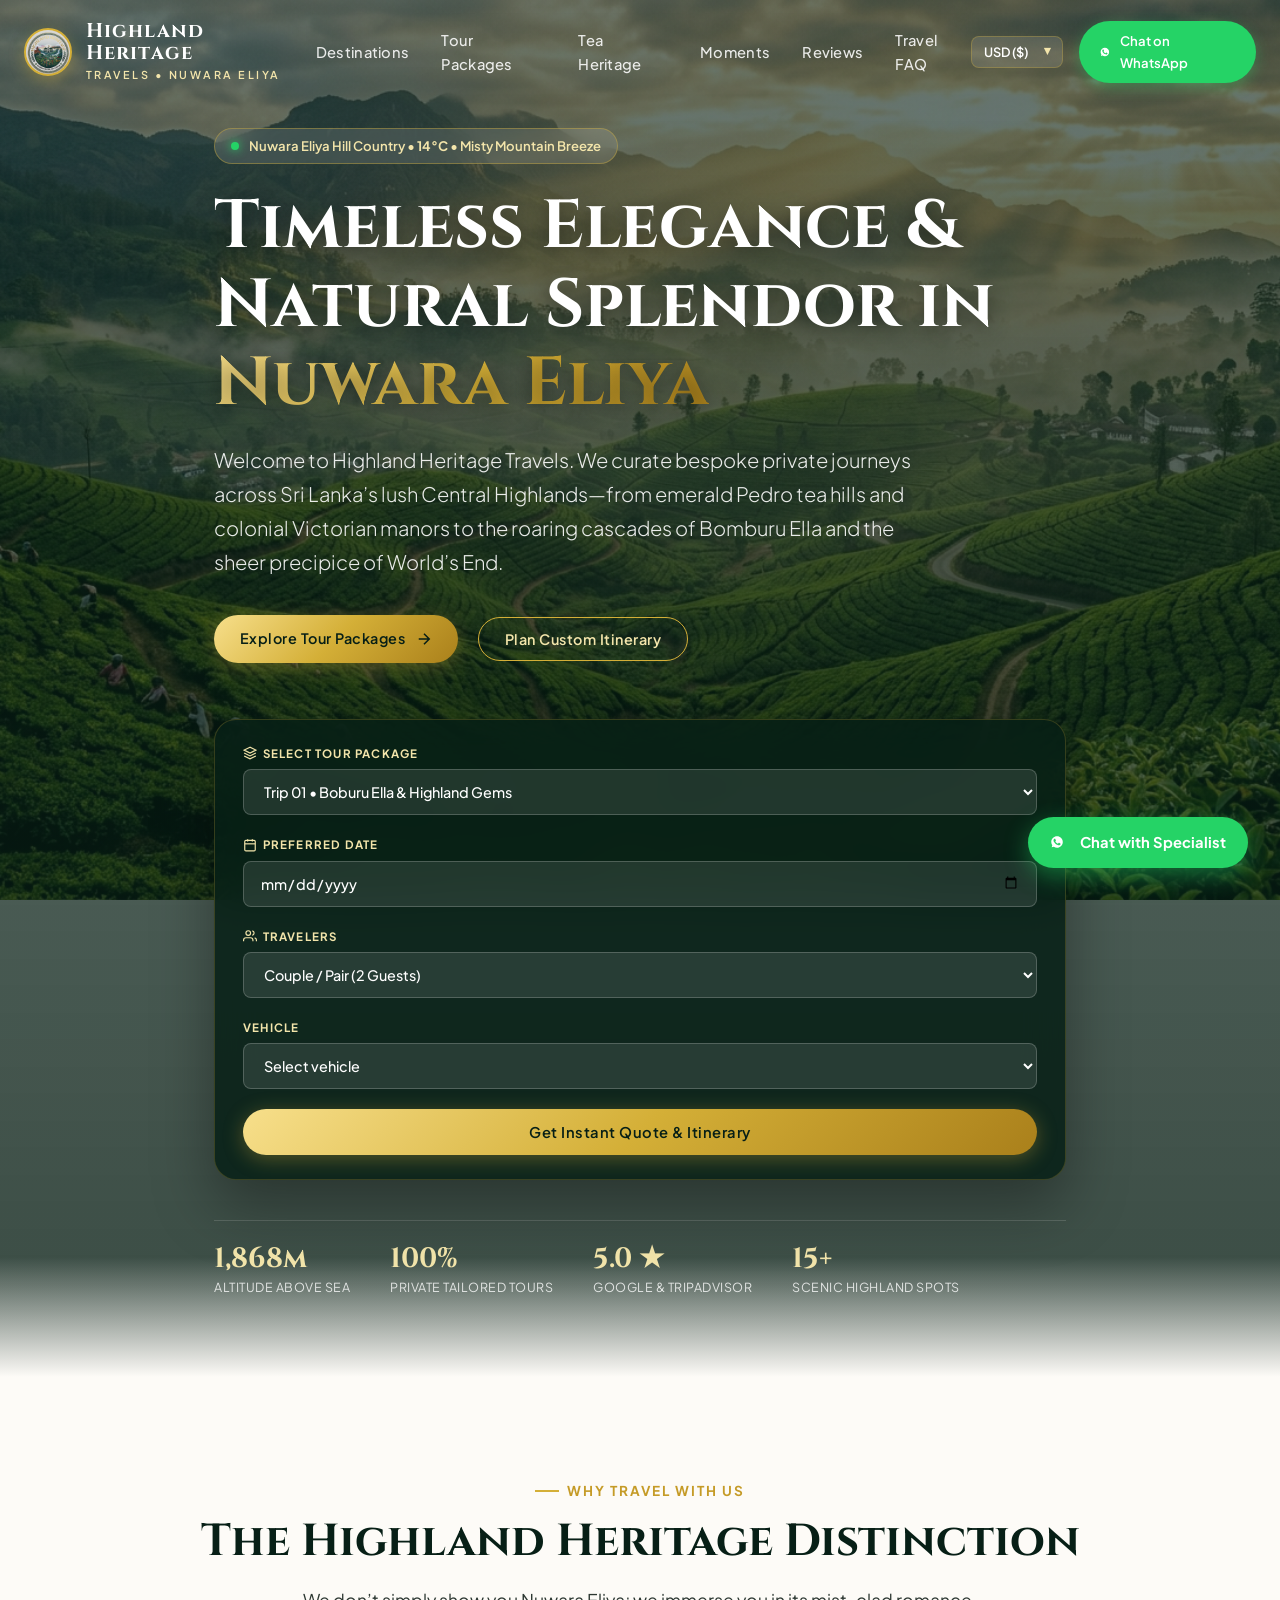
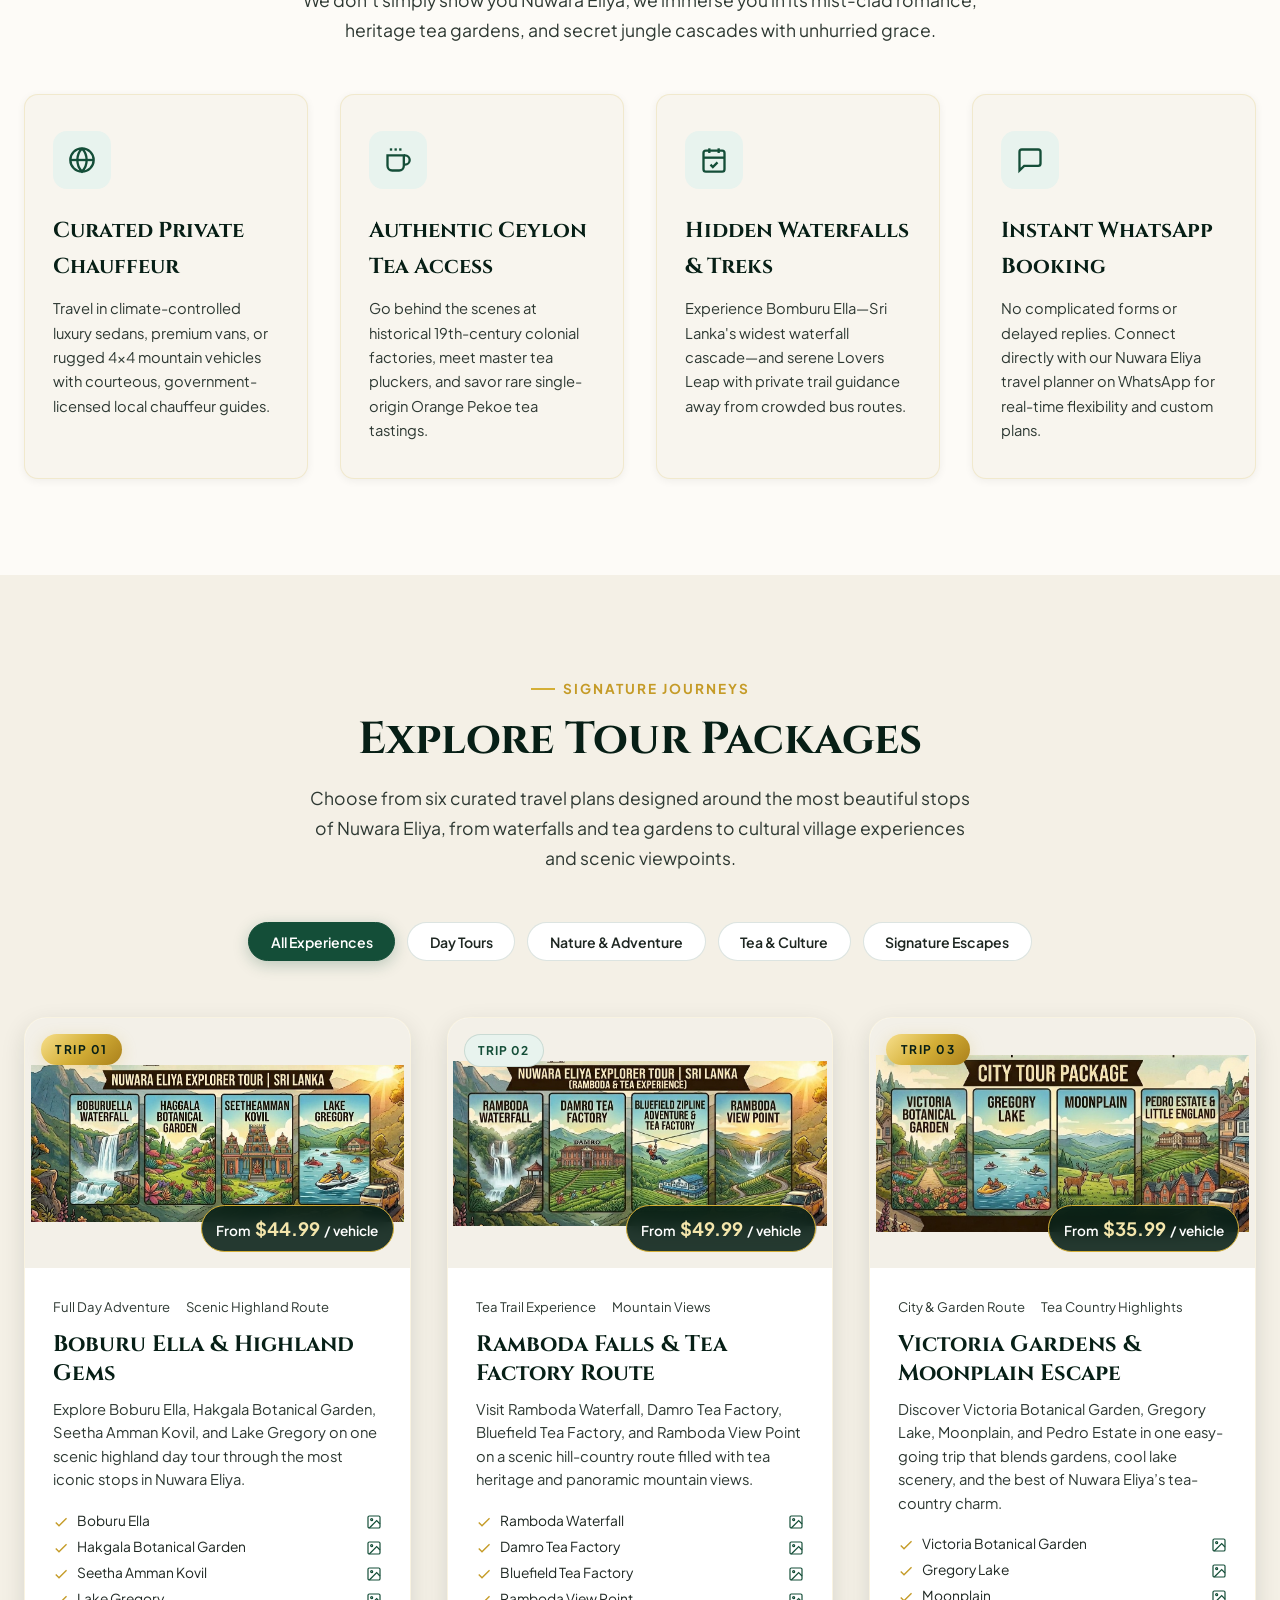
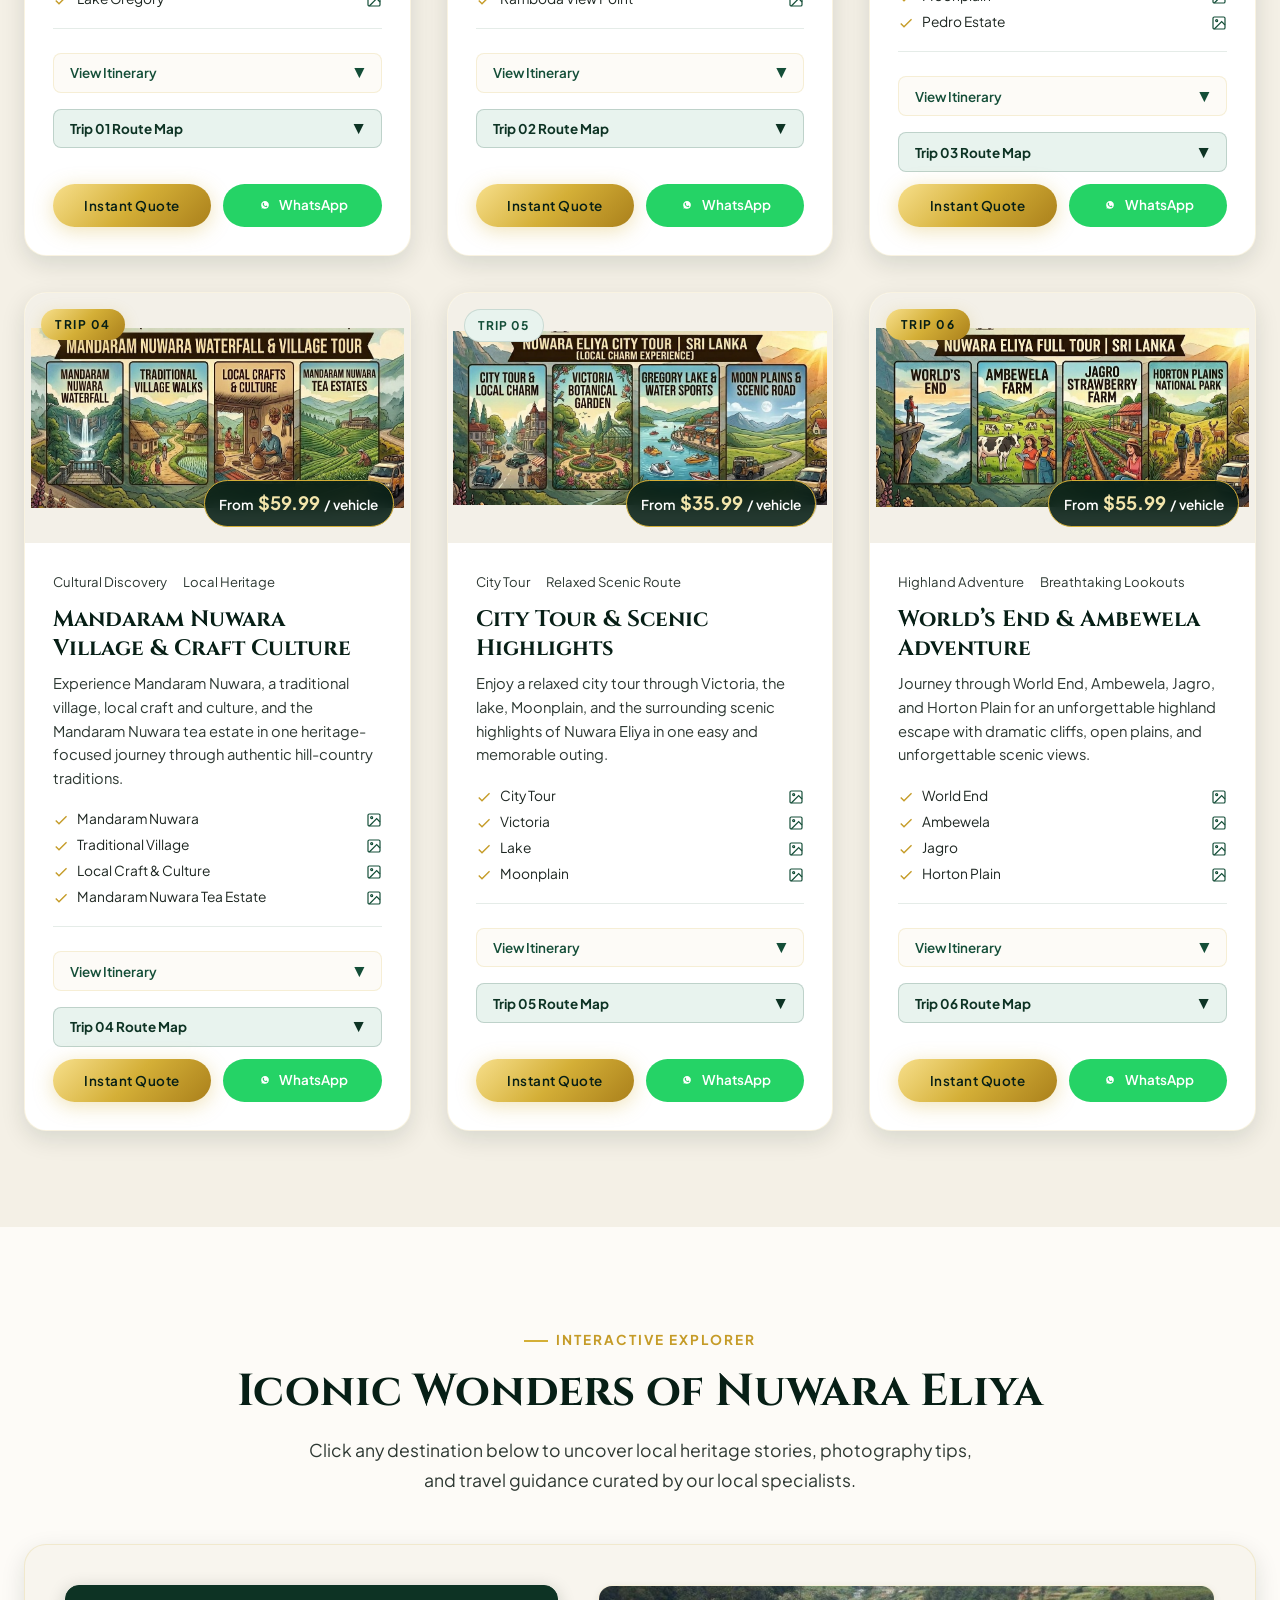
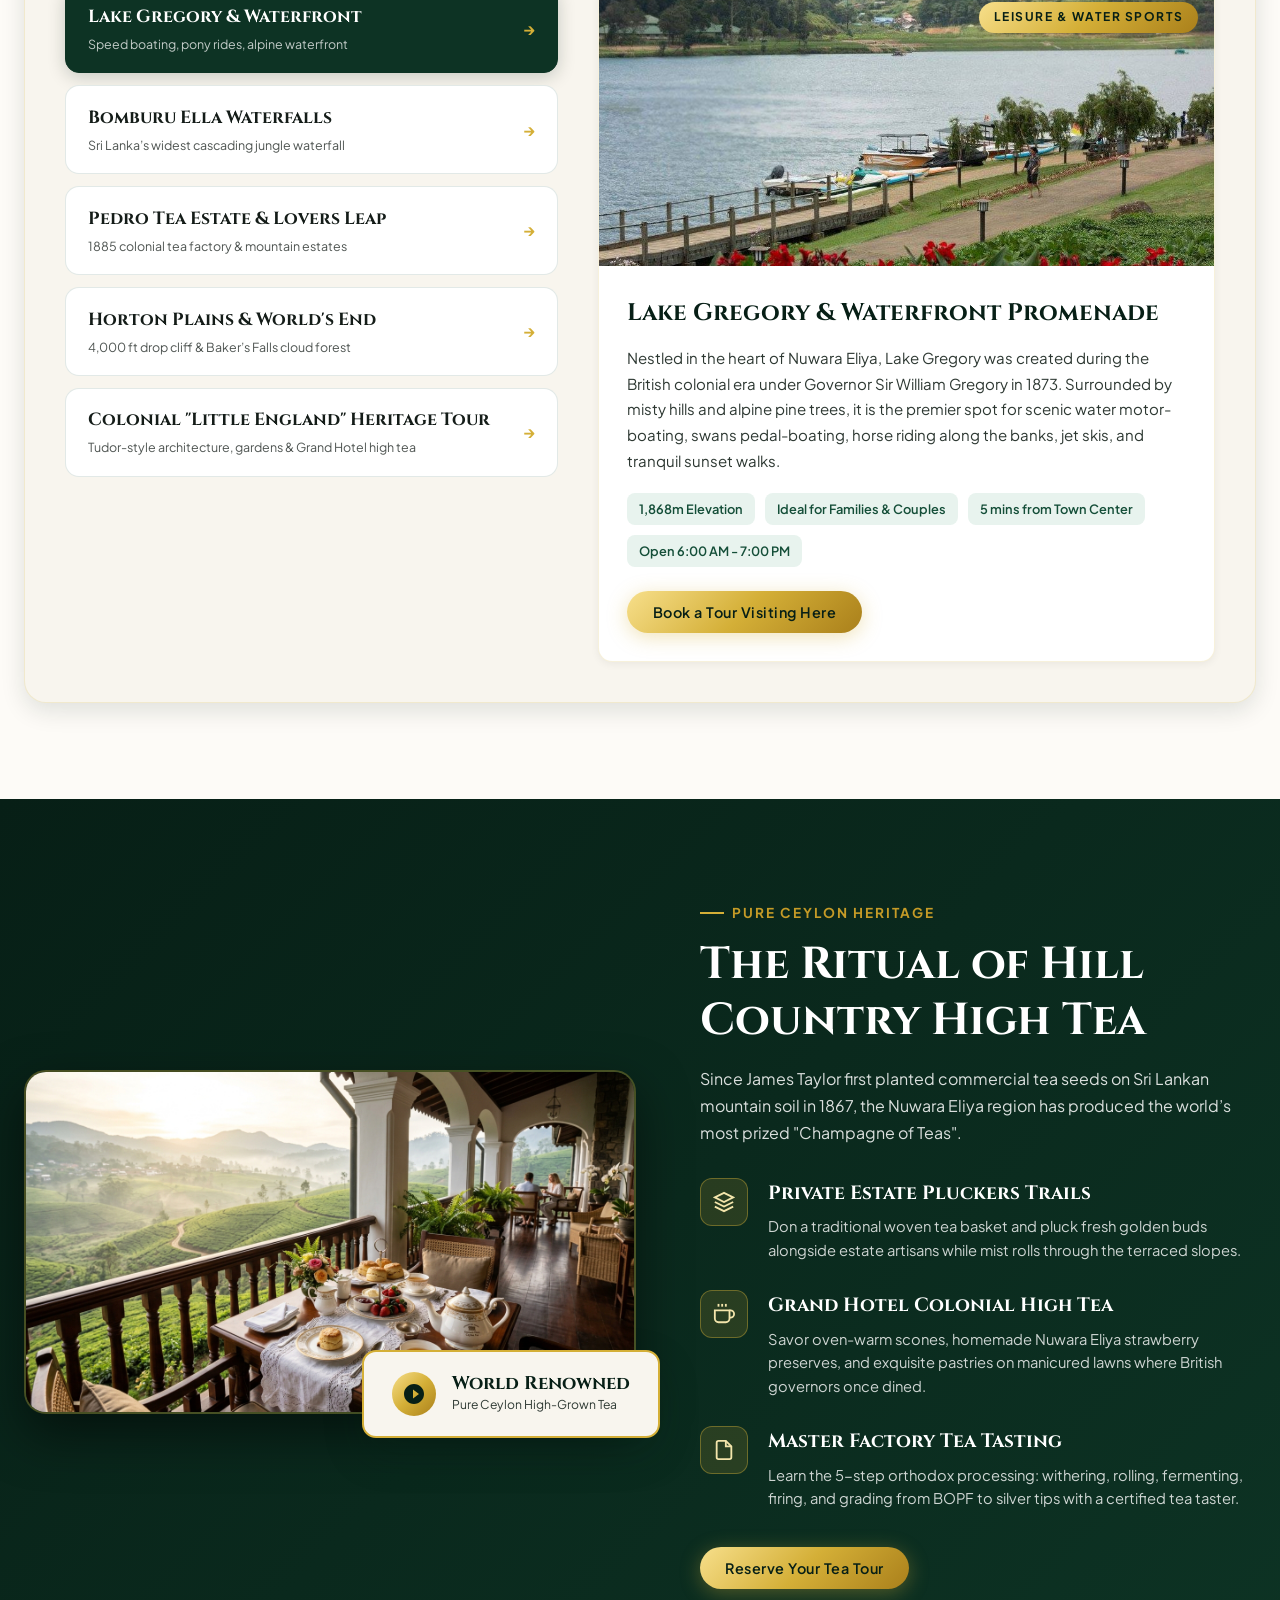
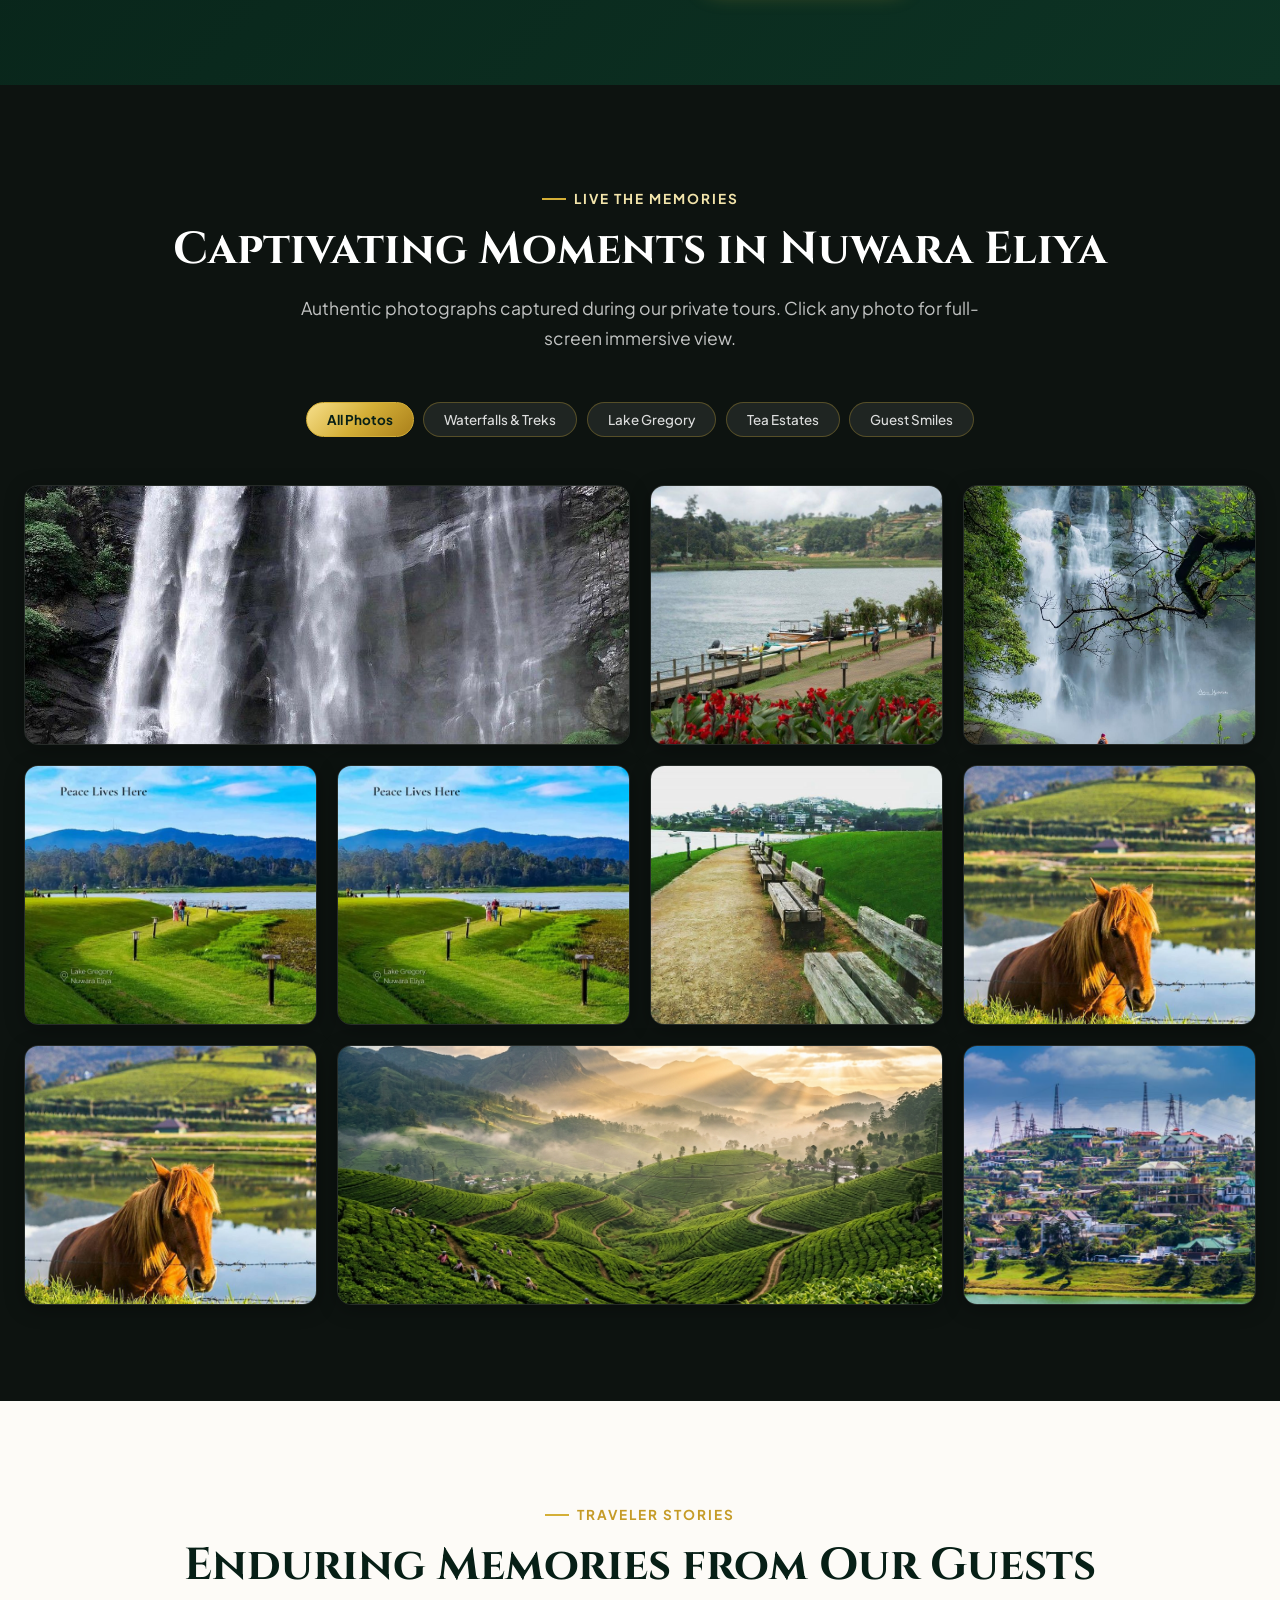
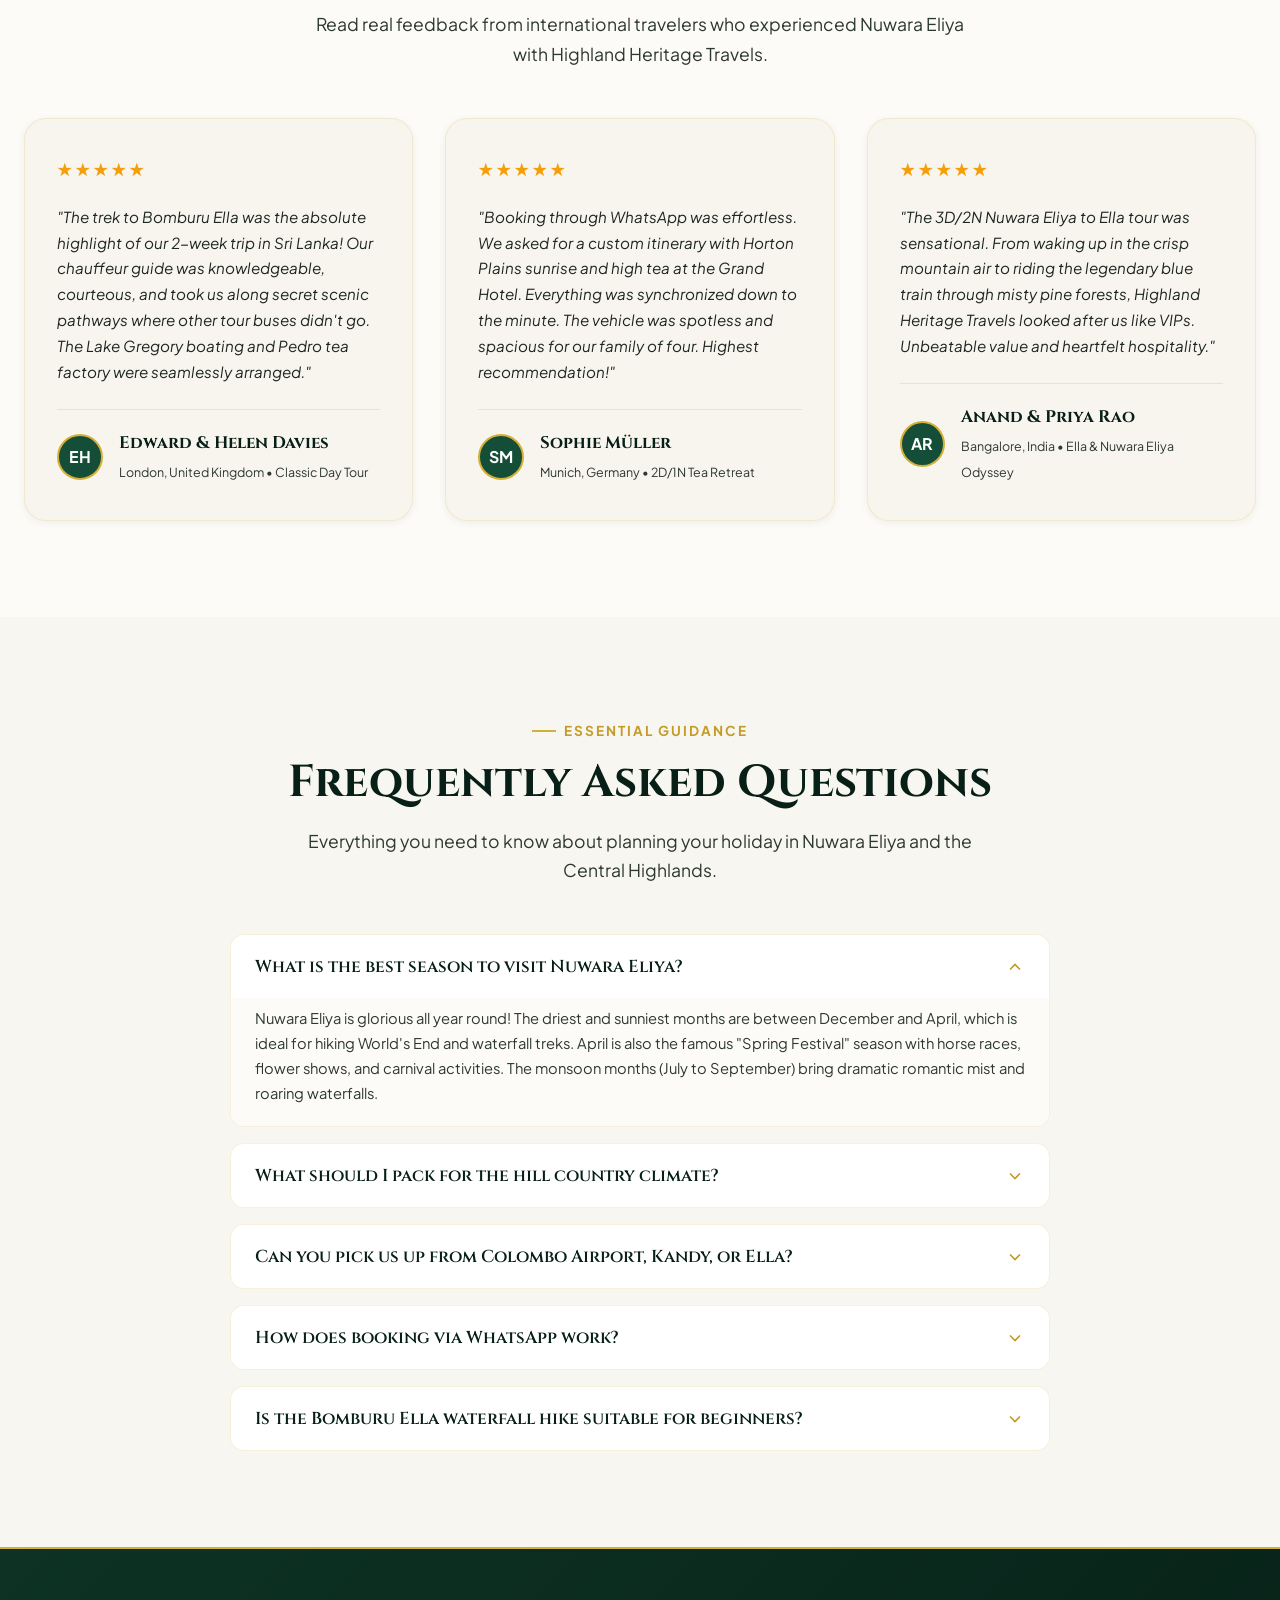
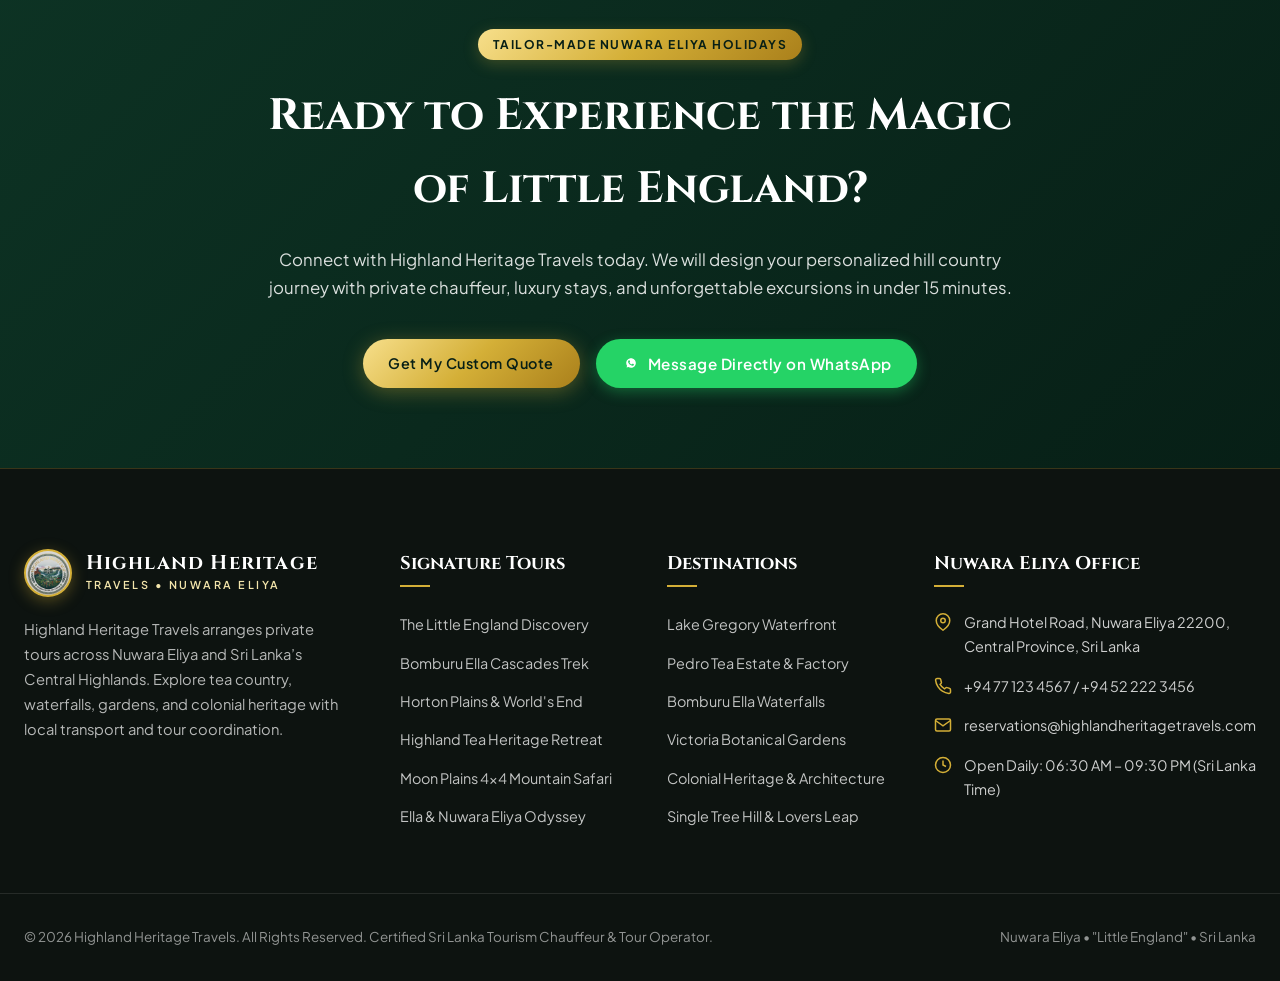
==== index.html @ e01567ed "Remove large exe file from repo" ====
<!DOCTYPE html>
<html lang="en">

<head>
  <meta charset="UTF-8">
  <meta name="viewport" content="width=device-width, initial-scale=1.0">
  <title>Highland Heritage Travels | Luxury Nuwara Eliya Tours & Hill Country Journeys</title>

  <!-- SEO Meta Tags -->
  <meta name="description"
    content="Experience the timeless magic of Nuwara Eliya with Highland Heritage Travels. Curated private tours, Pedro tea plantations, Lake Gregory, Bomburu Ella waterfall treks, and Horton Plains expeditions with certified local chauffeur guides.">
  <meta name="keywords"
    content="Nuwara Eliya tour, Highland Heritage Travels, Sri Lanka hill country tours, Bomburu Ella waterfalls, Lake Gregory boating, Pedro tea estate, Horton Plains Worlds End, luxury Sri Lanka chauffeur">
  <meta name="author" content="Highland Heritage Travels">
  <meta name="robots" content="index, follow">

  <!-- Open Graph / Social Media -->
  <meta property="og:type" content="website">
  <meta property="og:title" content="Highland Heritage Travels | Luxury Nuwara Eliya Tours">
  <meta property="og:description"
    content="Discover misty tea plantations, cascading waterfalls like Bomburu Ella, and colonial hill country charm with Highland Heritage Travels.">
  <meta property="og:image" content="assets/images/hero-nuwara-eliya.jpg">

  <!-- Stylesheet -->
  <link rel="stylesheet" href="https://unpkg.com/leaflet@1.9.4/dist/leaflet.css"
    integrity="sha256-p4NxAoJBhIIN+hmNHrzRCf9tD/miZyoHS5obTRR9BMY=" crossorigin="">
  <link rel="stylesheet" href="css/styles.css">
  <link rel="icon" type="image/svg+xml"
    href="data:image/svg+xml,<svg xmlns='http://www.w3.org/2000/svg' viewBox='0 0 24 24' fill='%23d4af37'><path d='M12 2L1 21h22L12 2zm0 3.99L19.53 19H4.47L12 5.99zM12 12l-3 5h6l-3-5z'/></svg>">
</head>

<body>

  <!-- ==========================================================================
      SITE HEADER / NAVIGATION
    ========================================================================== -->
  <header class="site-header" id="siteHeader">
    <div class="container nav-container">
      <a href="#hero" class="brand-logo" id="brandLogo" aria-label="Highland Heritage Travels Home">
        <div class="logo-crest">
          <img src="assets/images/logo/logo.jpg" alt="" aria-hidden="true">
        </div>
        <div class="brand-text">
          <span class="brand-title">Highland Heritage</span>
          <span class="brand-subtitle">Travels • Nuwara Eliya</span>
        </div>
      </a>

      <nav class="nav-links" id="navLinks">
        <a href="#destinations" class="nav-link" id="navDestinations">Destinations</a>
        <a href="#tours" class="nav-link" id="navTours">Tour Packages</a>
        <a href="#tea-experience" class="nav-link" id="navTea">Tea Heritage</a>
        <a href="#gallery" class="nav-link" id="navGallery">Moments</a>
        <a href="#reviews" class="nav-link" id="navReviews">Reviews</a>
        <a href="#faq" class="nav-link" id="navFaq">Travel FAQ</a>
      </nav>

      <div class="nav-actions">
        <!-- Currency Selector -->
        <div class="currency-select-wrapper">
          <select class="currency-select" id="currencySelect" aria-label="Select currency">
            <option value="USD">USD ($)</option>
            <option value="LKR">LKR (Rs)</option>
            <option value="EUR">EUR (€)</option>
            <option value="GBP">GBP (£)</option>
          </select>
        </div>

        <!-- WhatsApp Quick Action Button -->
        <a href="https://wa.me/940741233175?text=Hello%20Highland%20Heritage%20Travels%2C%20I%20would%20like%20to%20inquire%20about%20tours%20in%20Nuwara%20Eliya."
          target="_blank" rel="noopener noreferrer" class="btn-whatsapp-header" id="btnNavWhatsApp">
          <svg width="18" height="18" viewBox="0 0 24 24" fill="currentColor">
            <path
              d="M12.031 6.172c-3.181 0-5.767 2.586-5.768 5.766-.001 1.298.38 2.27 1.019 3.287l-.582 2.128 2.182-.573c.978.58 1.911.928 3.145.929 3.178 0 5.767-2.587 5.768-5.766.001-3.187-2.575-5.77-5.764-5.771zm3.392 8.244c-.144.405-.837.774-1.17.824-.299.045-.677.063-1.092-.069-.252-.08-.575-.187-.988-.365-1.739-.751-2.874-2.502-2.961-2.617-.087-.116-.708-.94-.708-1.793s.448-1.273.607-1.446c.159-.173.346-.217.462-.217l.332.007c.106.005.249-.04.39.298.144.347.491 1.2.534 1.287.043.087.072.188.014.303-.058.116-.087.188-.173.289l-.26.302c-.087.087-.177.182-.076.356.101.174.449.741.964 1.201.662.591 1.221.774 1.394.861.173.086.275.072.376-.044.101-.116.433-.506.549-.68.116-.173.231-.144.39-.086s1.011.477 1.184.564.289.13.332.202c.043.073.043.419-.101.824z" />
          </svg>
          <span>Chat on WhatsApp</span>
        </a>

        <!-- Mobile Menu Toggle Button -->
        <button class="mobile-toggle" id="mobileToggle" aria-label="Toggle navigation menu">☰</button>
      </div>
    </div>
  </header>

  <!-- ==========================================================================
       HERO SECTION
       ========================================================================== -->
  <main>
    <section class="hero" id="hero">
      <div class="container hero-content">
        <!-- Live Nuwara Eliya Status Pill -->
        <div class="hero-live-pill">
          <span class="hero-live-dot"></span>
          <span>Nuwara Eliya Hill Country • <strong id="liveTemp">16°C</strong> • Misty Mountain Breeze</span>
        </div>

        <h1 class="hero-title">
          Timeless Elegance &amp; Natural Splendor in <span>Nuwara Eliya</span>
        </h1>

        <p class="hero-description">
          Welcome to Highland Heritage Travels. We curate bespoke private journeys across Sri Lanka’s lush Central
          Highlands—from emerald Pedro tea hills and colonial Victorian manors to the roaring cascades of Bomburu Ella
          and the sheer precipice of World’s End.
        </p>

        <div class="hero-buttons">
          <a href="#tours" class="btn btn-gold" id="heroExploreBtn">
            <span>Explore Tour Packages</span>
            <svg width="18" height="18" viewBox="0 0 24 24" fill="none" stroke="currentColor" stroke-width="2">
              <path d="M5 12h14M12 5l7 7-7 7" />
            </svg>
          </a>
          <button class="btn btn-outline-gold js-open-modal" data-tour="little-england" id="heroCustomQuoteBtn">
            <span>Plan Custom Itinerary</span>
          </button>
        </div>

        <!-- Fast Booking Bar -->
        <div class="hero-booking-bar" id="heroBookingBar">
          <div class="booking-field">
            <label class="booking-label" for="heroTourSelect">
              <svg width="14" height="14" viewBox="0 0 24 24" fill="none" stroke="currentColor" stroke-width="2">
                <path d="M12 2L2 7l10 5 10-5-10-5zM2 17l10 5 10-5M2 12l10 5 10-5" />
              </svg>
              Select Tour Package
            </label>
            <select class="booking-select" id="heroTourSelect">
              <option value="trip-01" selected>Trip 01 • Boburu Ella &amp; Highland Gems</option>
              <option value="trip-02">Trip 02 • Ramboda Waterfall &amp; Tea Factory Route</option>
              <option value="trip-03">Trip 03 • Victoria Gardens &amp; Moonplain Escape</option>
              <option value="trip-04">Trip 04 • Mandaram Nuwara Village &amp; Culture</option>
              <option value="trip-05">Trip 05 • City Tour &amp; Scenic Highlights</option>
              <option value="trip-06">Trip 06 • World’s End &amp; Ambewela Adventure</option>
              <option value="custom-tour">Custom Tour • Choose Your Places</option>
            </select>
          </div>

          <div class="booking-field">
            <label class="booking-label" for="heroDateInput">
              <svg width="14" height="14" viewBox="0 0 24 24" fill="none" stroke="currentColor" stroke-width="2">
                <rect x="3" y="4" width="18" height="18" rx="2" ry="2" />
                <line x1="16" y1="2" x2="16" y2="6" />
                <line x1="8" y1="2" x2="8" y2="6" />
                <line x1="3" y1="10" x2="21" y2="10" />
              </svg>
              Preferred Date
            </label>
            <input type="date" class="booking-input" id="heroDateInput">
          </div>

          <div class="booking-field">
            <label class="booking-label" for="heroGuestsSelect">
              <svg width="14" height="14" viewBox="0 0 24 24" fill="none" stroke="currentColor" stroke-width="2">
                <path d="M17 21v-2a4 4 0 0 0-4-4H5a4 4 0 0 0-4 4v2" />
                <circle cx="9" cy="7" r="4" />
                <path d="M23 21v-2a4 4 0 0 0-3-3.87" />
                <path d="M16 3.13a4 4 0 0 1 0 7.75" />
              </svg>
              Travelers
            </label>
            <select class="booking-select" id="heroGuestsSelect">
              <option value="1">Solo Traveler (1 Guest)</option>
              <option value="2" selected>Couple / Pair (2 Guests)</option>
              <option value="3">Small Group (3 Guests)</option>
              <option value="4">Family (4 Guests)</option>
              <option value="6">Group (5-8 Guests)</option>
              <option value="10">Private Party (9+ Guests)</option>
            </select>
          </div>

          <div class="booking-field">
            <label class="booking-label" for="heroVehicleSelect">Vehicle</label>
            <select class="booking-select" id="heroVehicleSelect">
              <option value="" selected>Select vehicle</option>
              <option value="three-wheeler">Three-wheeler (Tuk-tuk)</option>
              <option value="car" disabled>Car (prices coming soon)</option>
              <option value="van" disabled>Van (prices coming soon)</option>
            </select>
            <p class="booking-price-preview" id="heroVehiclePricePreview" aria-live="polite" hidden></p>
          </div>

          <div class="booking-field">
            <button class="btn btn-gold btn-booking-submit" id="heroBookingBtn">
              <span>Get Instant Quote &amp; Itinerary</span>
            </button>
          </div>
        </div>

        <!-- Trust Stats Counter -->
        <div class="hero-stats">
          <div class="stat-item">
            <span class="stat-num">1,868m</span>
            <span class="stat-label">Altitude Above Sea</span>
          </div>
          <div class="stat-item">
            <span class="stat-num">100%</span>
            <span class="stat-label">Private Tailored Tours</span>
          </div>
          <div class="stat-item">
            <span class="stat-num">5.0 ★</span>
            <span class="stat-label">Google &amp; TripAdvisor</span>
          </div>
          <div class="stat-item">
            <span class="stat-num">15+</span>
            <span class="stat-label">Scenic Highland Spots</span>
          </div>
        </div>
      </div>
    </section>

    <!-- ==========================================================================
         HIGHLIGHTS / VALUE PROPOSITION
         ========================================================================== -->
    <section class="section-highlights">
      <div class="container">
        <div class="text-center">
          <span class="section-tag">Why Travel With Us</span>
          <h2 class="section-title">The Highland Heritage Distinction</h2>
          <p class="section-subtitle">
            We don’t simply show you Nuwara Eliya; we immerse you in its mist-clad romance, heritage tea gardens, and
            secret jungle cascades with unhurried grace.
          </p>
        </div>

        <div class="highlights-grid">
          <div class="highlight-card">
            <div class="highlight-icon">
              <svg width="28" height="28" viewBox="0 0 24 24" fill="none" stroke="currentColor" stroke-width="2">
                <circle cx="12" cy="12" r="10" />
                <path d="M12 2a14.5 14.5 0 0 0 0 20 14.5 14.5 0 0 0 0-20" />
                <path d="M2 12h20" />
              </svg>
            </div>
            <h3 class="highlight-title">Curated Private Chauffeur</h3>
            <p class="highlight-desc">
              Travel in climate-controlled luxury sedans, premium vans, or rugged 4x4 mountain vehicles with courteous,
              government-licensed local chauffeur guides.
            </p>
          </div>

          <div class="highlight-card">
            <div class="highlight-icon">
              <svg width="28" height="28" viewBox="0 0 24 24" fill="none" stroke="currentColor" stroke-width="2">
                <path d="M17 8h1a4 4 0 1 1 0 8h-1" />
                <path d="M3 8h14v9a4 4 0 0 1-4 4H7a4 4 0 0 1-4-4Z" />
                <line x1="6" y1="2" x2="6" y2="4" />
                <line x1="10" y1="2" x2="10" y2="4" />
                <line x1="14" y1="2" x2="14" y2="4" />
              </svg>
            </div>
            <h3 class="highlight-title">Authentic Ceylon Tea Access</h3>
            <p class="highlight-desc">
              Go behind the scenes at historical 19th-century colonial factories, meet master tea pluckers, and savor
              rare single-origin Orange Pekoe tea tastings.
            </p>
          </div>

          <div class="highlight-card">
            <div class="highlight-icon">
              <svg width="28" height="28" viewBox="0 0 24 24" fill="none" stroke="currentColor" stroke-width="2">
                <path d="M8 2v4" />
                <path d="M16 2v4" />
                <rect width="18" height="18" x="3" y="4" rx="2" />
                <path d="M3 10h18" />
                <path d="m9 16 2 2 4-4" />
              </svg>
            </div>
            <h3 class="highlight-title">Hidden Waterfalls &amp; Treks</h3>
            <p class="highlight-desc">
              Experience Bomburu Ella—Sri Lanka's widest waterfall cascade—and serene Lovers Leap with private trail
              guidance away from crowded bus routes.
            </p>
          </div>

          <div class="highlight-card">
            <div class="highlight-icon">
              <svg width="28" height="28" viewBox="0 0 24 24" fill="none" stroke="currentColor" stroke-width="2">
                <path d="M21 15a2 2 0 0 1-2 2H7l-4 4V5a2 2 0 0 1 2-2h14a2 2 0 0 1 2 2z" />
              </svg>
            </div>
            <h3 class="highlight-title">Instant WhatsApp Booking</h3>
            <p class="highlight-desc">
              No complicated forms or delayed replies. Connect directly with our Nuwara Eliya travel planner on WhatsApp
              for real-time flexibility and custom plans.
            </p>
          </div>
        </div>
      </div>
    </section>

    <!-- ==========================================================================
         CURATED TOUR PACKAGES SECTION
         ========================================================================== -->
    <section class="section-tours" id="tours">
      <div class="container">
        <div class="text-center">
          <span class="section-tag">Signature Journeys</span>
          <h2 class="section-title">Explore Tour Packages</h2>
          <p class="section-subtitle">
            Choose from six curated travel plans designed around the most beautiful stops of Nuwara Eliya, from
            waterfalls and tea gardens to cultural village experiences and scenic viewpoints.
          </p>
        </div>

        <div class="tour-filter-bar">
          <button class="filter-btn active" data-filter="all">All Experiences</button>
          <button class="filter-btn" data-filter="day-tour">Day Tours</button>
          <button class="filter-btn" data-filter="adventure">Nature &amp; Adventure</button>
          <button class="filter-btn" data-filter="heritage">Tea &amp; Culture</button>
          <button class="filter-btn" data-filter="multi-day">Signature Escapes</button>
        </div>

        <div class="tours-grid" id="toursGrid">

          <article class="tour-card" data-category="day-tour adventure heritage">
            <div class="tour-image-wrap">
              <img src="assets/images/trips/trip 1.jpeg" alt="Boburu Ella and Hakgala tour" class="tour-img"
                loading="lazy">
              <span class="badge-gold tour-badge-top">Trip 01</span>
              <div class="tour-price-tag">
                <span>From</span>
                <span class="price-amount" data-base-price="44.99" data-price-precision="2">$44.99</span>
                <span>/ vehicle</span>
              </div>
            </div>
            <div class="tour-content">
              <div class="tour-meta">
                <span class="meta-item">Full Day Adventure</span>
                <span class="meta-item">Scenic Highland Route</span>
              </div>
              <h3 class="tour-name">Boburu Ella &amp; Highland Gems</h3>
              <p class="tour-summary">
                Explore Boburu Ella, Hakgala Botanical Garden, Seetha Amman Kovil, and Lake Gregory on one scenic
                highland day tour through the most iconic stops in Nuwara Eliya.
              </p>
              <div class="tour-features">
                <button class="feature-point destination-gallery-trigger" type="button"
                  data-destination-gallery="boburu-ella"><svg viewBox="0 0 24 24" fill="currentColor">
                    <path d="M9 16.17L4.83 12l-1.42 1.41L9 19 21 7l-1.41-1.41z" />
                  </svg><span>Boburu Ella</span><span class="feature-gallery-hint" aria-hidden="true"><svg
                      viewBox="0 0 24 24" fill="none" stroke="currentColor" stroke-width="1.8">
                      <rect x="3" y="3" width="18" height="18" rx="2" />
                      <circle cx="8.5" cy="8.5" r="1.5" />
                      <path d="m21 15-5-5L5 21" />
                    </svg></span></button>
                <button class="feature-point destination-gallery-trigger" type="button"
                  data-destination-gallery="hakgala"><svg viewBox="0 0 24 24" fill="currentColor">
                    <path d="M9 16.17L4.83 12l-1.42 1.41L9 19 21 7l-1.41-1.41z" />
                  </svg><span>Hakgala Botanical Garden</span><span class="feature-gallery-hint" aria-hidden="true"><svg
                      viewBox="0 0 24 24" fill="none" stroke="currentColor" stroke-width="1.8">
                      <rect x="3" y="3" width="18" height="18" rx="2" />
                      <circle cx="8.5" cy="8.5" r="1.5" />
                      <path d="m21 15-5-5L5 21" />
                    </svg></span></button>
                <button class="feature-point destination-gallery-trigger" type="button"
                  data-destination-gallery="seetha-amman"><svg viewBox="0 0 24 24" fill="currentColor">
                    <path d="M9 16.17L4.83 12l-1.42 1.41L9 19 21 7l-1.41-1.41z" />
                  </svg><span>Seetha Amman Kovil</span><span class="feature-gallery-hint" aria-hidden="true"><svg
                      viewBox="0 0 24 24" fill="none" stroke="currentColor" stroke-width="1.8">
                      <rect x="3" y="3" width="18" height="18" rx="2" />
                      <circle cx="8.5" cy="8.5" r="1.5" />
                      <path d="m21 15-5-5L5 21" />
                    </svg></span></button>
                <button class="feature-point destination-gallery-trigger" type="button"
                  data-destination-gallery="lake-gregory"><svg viewBox="0 0 24 24" fill="currentColor">
                    <path d="M9 16.17L4.83 12l-1.42 1.41L9 19 21 7l-1.41-1.41z" />
                  </svg><span>Lake Gregory</span><span class="feature-gallery-hint" aria-hidden="true"><svg
                      viewBox="0 0 24 24" fill="none" stroke="currentColor" stroke-width="1.8">
                      <rect x="3" y="3" width="18" height="18" rx="2" />
                      <circle cx="8.5" cy="8.5" r="1.5" />
                      <path d="m21 15-5-5L5 21" />
                    </svg></span></button>
              </div>
              <button class="itinerary-toggle" type="button"><span class="itinerary-btn-text">View Itinerary</span><span
                  class="itinerary-arrow">▼</span></button>
              <div class="itinerary-drawer">
                <div class="itinerary-step"><strong>Morning:</strong> Visit Boburu Ella and Hakgala Botanical Garden.
                </div>
                <div class="itinerary-step"><strong>Late Morning:</strong> Explore Seetha Amman Kovil with cultural
                  insight.</div>
                <div class="itinerary-step"><strong>Afternoon:</strong> Relax at Lake Gregory and enjoy the scenic
                  route.</div>
              </div>
              <div class="tour-card-actions">
                <button class="btn btn-gold btn-card-book js-open-modal" data-tour="trip-01">Instant Quote</button>
                <a href="#" class="btn-card-whatsapp" data-tour-title="Trip 01 - Boburu Ella & Highland Gems"
                  data-tour-price="$44.99 per vehicle"><svg width="16" height="16" viewBox="0 0 24 24"
                    fill="currentColor">
                    <path
                      d="M12.031 6.172c-3.181 0-5.767 2.586-5.768 5.766-.001 1.298.38 2.27 1.019 3.287l-.582 2.128 2.182-.573c.978.58 1.911.928 3.145.929 3.178 0 5.767-2.587 5.768-5.766.001-3.187-2.575-5.77-5.764-5.771zm3.392 8.244c-.144.405-.837.774-1.17.824-.299.045-.677.063-1.092-.069-.252-.08-.575-.187-.988-.365-1.739-.751-2.874-2.502-2.961-2.617-.087-.116-.708-.94-.708-1.793s.448-1.273.607-1.446c.159-.173.346-.217.462-.217l.332.007c.106.005.249-.04.39.298.144.347.491 1.2.534 1.287.043.087.072.188.014.303-.058.116-.087.188-.173.289l-.26.302c-.087.087-.177.182-.076.356.101.174.449.741.964 1.201.662.591 1.221.774 1.394.861.173.086.275.072.376-.044.101-.116.433-.506.549-.68.116-.173.231-.144.39-.086s1.011.477 1.184.564.289.13.332.202c.043.073.043.419-.101.824z" />
                  </svg><span>WhatsApp</span></a>
              </div>
            </div>
          </article>

          <article class="tour-card" data-category="day-tour adventure heritage">
            <div class="tour-image-wrap">
              <img src="assets/images/trips/trip 2.jpeg" alt="Ramboda waterfall and tea factory tour" class="tour-img"
                loading="lazy">
              <span class="badge-emerald tour-badge-top">Trip 02</span>
              <div class="tour-price-tag">
                <span>From</span>
                <span class="price-amount" data-base-price="49.99" data-price-precision="2">Rs. 15,247</span>
                <span>/ vehicle</span>
              </div>
            </div>
            <div class="tour-content">
              <div class="tour-meta">
                <span class="meta-item">Tea Trail Experience</span>
                <span class="meta-item">Mountain Views</span>
              </div>
              <h3 class="tour-name">Ramboda Falls &amp; Tea Factory Route</h3>
              <p class="tour-summary">
                Visit Ramboda Waterfall, Damro Tea Factory, Bluefield Tea Factory, and Ramboda View Point on a scenic
                hill-country route filled with tea heritage and panoramic mountain views.
              </p>
              <div class="tour-features">
                <div class="feature-point"><svg viewBox="0 0 24 24" fill="currentColor">
                    <path d="M9 16.17L4.83 12l-1.42 1.41L9 19 21 7l-1.41-1.41z" />
                  </svg><span>Ramboda Waterfall</span></div>
                <div class="feature-point"><svg viewBox="0 0 24 24" fill="currentColor">
                    <path d="M9 16.17L4.83 12l-1.42 1.41L9 19 21 7l-1.41-1.41z" />
                  </svg><span>Damro Tea Factory</span></div>
                <div class="feature-point"><svg viewBox="0 0 24 24" fill="currentColor">
                    <path d="M9 16.17L4.83 12l-1.42 1.41L9 19 21 7l-1.41-1.41z" />
                  </svg><span>Bluefield Tea Factory</span></div>
                <div class="feature-point"><svg viewBox="0 0 24 24" fill="currentColor">
                    <path d="M9 16.17L4.83 12l-1.42 1.41L9 19 21 7l-1.41-1.41z" />
                  </svg><span>Ramboda View Point</span></div>
              </div>
              <button class="itinerary-toggle" type="button"><span class="itinerary-btn-text">View Itinerary</span><span
                  class="itinerary-arrow">▼</span></button>
              <div class="itinerary-drawer">
                <div class="itinerary-step"><strong>Morning:</strong> Start with Ramboda waterfall and scenic road
                  stops.</div>
                <div class="itinerary-step"><strong>Midday:</strong> Visit Damro tea factory and enjoy tea tasting.
                </div>
                <div class="itinerary-step"><strong>Afternoon:</strong> Explore Bluefield tea factory and Ramboda
                  viewpoint.</div>
              </div>
              <div class="tour-card-actions">
                <button class="btn btn-gold btn-card-book js-open-modal" data-tour="trip-02">Instant Quote</button>
                <a href="#" class="btn-card-whatsapp" data-tour-title="Trip 02 - Ramboda Falls & Tea Factory Route"
                  data-tour-price="$49.99 per vehicle"><svg width="16" height="16" viewBox="0 0 24 24"
                    fill="currentColor">
                    <path
                      d="M12.031 6.172c-3.181 0-5.767 2.586-5.768 5.766-.001 1.298.38 2.27 1.019 3.287l-.582 2.128 2.182-.573c.978.58 1.911.928 3.145.929 3.178 0 5.767-2.587 5.768-5.766.001-3.187-2.575-5.77-5.764-5.771zm3.392 8.244c-.144.405-.837.774-1.17.824-.299.045-.677.063-1.092-.069-.252-.08-.575-.187-.988-.365-1.739-.751-2.874-2.502-2.961-2.617-.087-.116-.708-.94-.708-1.793s.448-1.273.607-1.446c.159-.173.346-.217.462-.217l.332.007c.106.005.249-.04.39.298.144.347.491 1.2.534 1.287.043.087.072.188.014.303-.058.116-.087.188-.173.289l-.26.302c-.087.087-.177.182-.076.356.101.174.449.741.964 1.201.662.591 1.221.774 1.394.861.173.086.275.072.376-.044.101-.116.433-.506.549-.68.116-.173.231-.144.39-.086s1.011.477 1.184.564.289.13.332.202c.043.073.043.419-.101.824z" />
                  </svg><span>WhatsApp</span></a>
              </div>
            </div>
          </article>

          <article class="tour-card" data-category="day-tour heritage adventure">
            <div class="tour-image-wrap">
              <img src="assets/images/trips/trip 3.jpeg" alt="Victoria botanical garden and moonplain tour"
                class="tour-img" loading="lazy">
              <span class="badge-gold tour-badge-top">Trip 03</span>
              <div class="tour-price-tag">
                <span>From</span>
                <span class="price-amount" data-base-price="35.99" data-price-precision="2">Rs. 10,977</span>
                <span>/ vehicle</span>
              </div>
            </div>
            <div class="tour-content">
              <div class="tour-meta">
                <span class="meta-item">City &amp; Garden Route</span>
                <span class="meta-item">Tea Country Highlights</span>
              </div>
              <h3 class="tour-name">Victoria Gardens &amp; Moonplain Escape</h3>
              <p class="tour-summary">
                Discover Victoria Botanical Garden, Gregory Lake, Moonplain, and Pedro Estate in one easy-going trip
                that blends gardens, cool lake scenery, and the best of Nuwara Eliya’s tea-country charm.
              </p>
              <div class="tour-features">
                <div class="feature-point"><svg viewBox="0 0 24 24" fill="currentColor">
                    <path d="M9 16.17L4.83 12l-1.42 1.41L9 19 21 7l-1.41-1.41z" />
                  </svg><span>Victoria Botanical Garden</span></div>
                <div class="feature-point"><svg viewBox="0 0 24 24" fill="currentColor">
                    <path d="M9 16.17L4.83 12l-1.42 1.41L9 19 21 7l-1.41-1.41z" />
                  </svg><span>Gregory Lake</span></div>
                <div class="feature-point"><svg viewBox="0 0 24 24" fill="currentColor">
                    <path d="M9 16.17L4.83 12l-1.42 1.41L9 19 21 7l-1.41-1.41z" />
                  </svg><span>Moonplain</span></div>
                <div class="feature-point"><svg viewBox="0 0 24 24" fill="currentColor">
                    <path d="M9 16.17L4.83 12l-1.42 1.41L9 19 21 7l-1.41-1.41z" />
                  </svg><span>Pedro Estate</span></div>
              </div>
              <button class="itinerary-toggle" type="button"><span class="itinerary-btn-text">View Itinerary</span><span
                  class="itinerary-arrow">▼</span></button>
              <div class="itinerary-drawer">
                <div class="itinerary-step"><strong>Morning:</strong> Visit Victoria Botanical Garden and enjoy the city
                  walk.</div>
                <div class="itinerary-step"><strong>Midday:</strong> Explore Gregory Lake and scenic viewpoints.</div>
                <div class="itinerary-step"><strong>Afternoon:</strong> Head to Moonplain and Pedro Estate for tea
                  country charm.</div>
              </div>
              <div class="tour-card-actions">
                <button class="btn btn-gold btn-card-book js-open-modal" data-tour="trip-03">Instant Quote</button>
                <a href="#" class="btn-card-whatsapp" data-tour-title="Trip 03 - Victoria Gardens & Moonplain Escape"
                  data-tour-price="$35.99 per vehicle"><svg width="16" height="16" viewBox="0 0 24 24"
                    fill="currentColor">
                    <path
                      d="M12.031 6.172c-3.181 0-5.767 2.586-5.768 5.766-.001 1.298.38 2.27 1.019 3.287l-.582 2.128 2.182-.573c.978.58 1.911.928 3.145.929 3.178 0 5.767-2.587 5.768-5.766.001-3.187-2.575-5.77-5.764-5.771zm3.392 8.244c-.144.405-.837.774-1.17.824-.299.045-.677.063-1.092-.069-.252-.08-.575-.187-.988-.365-1.739-.751-2.874-2.502-2.961-2.617-.087-.116-.708-.94-.708-1.793s.448-1.273.607-1.446c.159-.173.346-.217.462-.217l.332.007c.106.005.249-.04.39.298.144.347.491 1.2.534 1.287.043.087.072.188.014.303-.058.116-.087.188-.173.289l-.26.302c-.087.087-.177.182-.076.356.101.174.449.741.964 1.201.662.591 1.221.774 1.394.861.173.086.275.072.376-.044.101-.116.433-.506.549-.68.116-.173.231-.144.39-.086s1.011.477 1.184.564.289.13.332.202c.043.073.043.419-.101.824z" />
                  </svg><span>WhatsApp</span></a>
              </div>
            </div>
          </article>

          <article class="tour-card" data-category="day-tour heritage">
            <div class="tour-image-wrap">
              <img src="assets/images/trips/trip 4.jpeg" alt="Mandaram Nuwara village and tea estate" class="tour-img"
                loading="lazy">
              <span class="badge-gold tour-badge-top">Trip 04</span>
              <div class="tour-price-tag">
                <span>From</span>
                <span class="price-amount" data-base-price="59.99" data-price-precision="2">Rs. 18,297</span>
                <span>/ vehicle</span>
              </div>
            </div>
            <div class="tour-content">
              <div class="tour-meta">
                <span class="meta-item">Cultural Discovery</span>
                <span class="meta-item">Local Heritage</span>
              </div>
              <h3 class="tour-name">Mandaram Nuwara Village &amp; Craft Culture</h3>
              <p class="tour-summary">
                Experience Mandaram Nuwara, a traditional village, local craft and culture, and the Mandaram Nuwara tea
                estate in one heritage-focused journey through authentic hill-country traditions.
              </p>
              <div class="tour-features">
                <div class="feature-point"><svg viewBox="0 0 24 24" fill="currentColor">
                    <path d="M9 16.17L4.83 12l-1.42 1.41L9 19 21 7l-1.41-1.41z" />
                  </svg><span>Mandaram Nuwara</span></div>
                <div class="feature-point"><svg viewBox="0 0 24 24" fill="currentColor">
                    <path d="M9 16.17L4.83 12l-1.42 1.41L9 19 21 7l-1.41-1.41z" />
                  </svg><span>Traditional Village</span></div>
                <div class="feature-point"><svg viewBox="0 0 24 24" fill="currentColor">
                    <path d="M9 16.17L4.83 12l-1.42 1.41L9 19 21 7l-1.41-1.41z" />
                  </svg><span>Local Craft &amp; Culture</span></div>
                <div class="feature-point"><svg viewBox="0 0 24 24" fill="currentColor">
                    <path d="M9 16.17L4.83 12l-1.42 1.41L9 19 21 7l-1.41-1.41z" />
                  </svg><span>Mandaram Nuwara Tea Estate</span></div>
              </div>
              <button class="itinerary-toggle" type="button"><span class="itinerary-btn-text">View Itinerary</span><span
                  class="itinerary-arrow">▼</span></button>
              <div class="itinerary-drawer">
                <div class="itinerary-step"><strong>Morning:</strong> Visit Mandaram Nuwara and local cultural village
                  area.</div>
                <div class="itinerary-step"><strong>Midday:</strong> Explore traditional crafts and local heritage
                  activities.</div>
                <div class="itinerary-step"><strong>Afternoon:</strong> Continue to the tea estate for scenic village
                  views.</div>
              </div>
              <div class="tour-card-actions">
                <button class="btn btn-gold btn-card-book js-open-modal" data-tour="trip-04">Instant Quote</button>
                <a href="#" class="btn-card-whatsapp"
                  data-tour-title="Trip 04 - Mandaram Nuwara Village & Craft Culture"
                  data-tour-price="$59.99 per vehicle"><svg width="16" height="16" viewBox="0 0 24 24"
                    fill="currentColor">
                    <path
                      d="M12.031 6.172c-3.181 0-5.767 2.586-5.768 5.766-.001 1.298.38 2.27 1.019 3.287l-.582 2.128 2.182-.573c.978.58 1.911.928 3.145.929 3.178 0 5.767-2.587 5.768-5.766.001-3.187-2.575-5.77-5.764-5.771zm3.392 8.244c-.144.405-.837.774-1.17.824-.299.045-.677.063-1.092-.069-.252-.08-.575-.187-.988-.365-1.739-.751-2.874-2.502-2.961-2.617-.087-.116-.708-.94-.708-1.793s.448-1.273.607-1.446c.159-.173.346-.217.462-.217l.332.007c.106.005.249-.04.39.298.144.347.491 1.2.534 1.287.043.087.072.188.014.303-.058.116-.087.188-.173.289l-.26.302c-.087.087-.177.182-.076.356.101.174.449.741.964 1.201.662.591 1.221.774 1.394.861.173.086.275.072.376-.044.101-.116.433-.506.549-.68.116-.173.231-.144.39-.086s1.011.477 1.184.564.289.13.332.202c.043.073.043.419-.101.824z" />
                  </svg><span>WhatsApp</span></a>
              </div>
            </div>
          </article>

          <article class="tour-card" data-category="day-tour adventure heritage">
            <div class="tour-image-wrap">
              <img src="assets/images/trips/trip 5.jpeg" alt="City tour and moonplain route" class="tour-img"
                loading="lazy">
              <span class="badge-emerald tour-badge-top">Trip 05</span>
              <div class="tour-price-tag">
                <span>From</span>
                <span class="price-amount" data-base-price="35.99" data-price-precision="2">Rs. 10,977</span>
                <span>/ vehicle</span>
              </div>
            </div>
            <div class="tour-content">
              <div class="tour-meta">
                <span class="meta-item">City Tour</span>
                <span class="meta-item">Relaxed Scenic Route</span>
              </div>
              <h3 class="tour-name">City Tour &amp; Scenic Highlights</h3>
              <p class="tour-summary">
                Enjoy a relaxed city tour through Victoria, the lake, Moonplain, and the surrounding scenic highlights
                of
                Nuwara Eliya in one easy and memorable outing.
              </p>
              <div class="tour-features">
                <div class="feature-point"><svg viewBox="0 0 24 24" fill="currentColor">
                    <path d="M9 16.17L4.83 12l-1.42 1.41L9 19 21 7l-1.41-1.41z" />
                  </svg><span>City Tour</span></div>
                <div class="feature-point"><svg viewBox="0 0 24 24" fill="currentColor">
                    <path d="M9 16.17L4.83 12l-1.42 1.41L9 19 21 7l-1.41-1.41z" />
                  </svg><span>Victoria</span></div>
                <div class="feature-point"><svg viewBox="0 0 24 24" fill="currentColor">
                    <path d="M9 16.17L4.83 12l-1.42 1.41L9 19 21 7l-1.41-1.41z" />
                  </svg><span>Lake</span></div>
                <div class="feature-point"><svg viewBox="0 0 24 24" fill="currentColor">
                    <path d="M9 16.17L4.83 12l-1.42 1.41L9 19 21 7l-1.41-1.41z" />
                  </svg><span>Moonplain</span></div>
              </div>
              <button class="itinerary-toggle" type="button"><span class="itinerary-btn-text">View Itinerary</span><span
                  class="itinerary-arrow">▼</span></button>
              <div class="itinerary-drawer">
                <div class="itinerary-step"><strong>Morning:</strong> Explore the city and Victoria attractions.</div>
                <div class="itinerary-step"><strong>Afternoon:</strong> Relax by the lake and enjoy a scenic drive.
                </div>
                <div class="itinerary-step"><strong>Evening:</strong> Finish at Moonplain viewpoints with cool mountain
                  air.</div>
              </div>
              <div class="tour-card-actions">
                <button class="btn btn-gold btn-card-book js-open-modal" data-tour="trip-05">Instant Quote</button>
                <a href="#" class="btn-card-whatsapp" data-tour-title="Trip 05 - City Tour & Scenic Highlights"
                  data-tour-price="$35.99 per vehicle"><svg width="16" height="16" viewBox="0 0 24 24"
                    fill="currentColor">
                    <path
                      d="M12.031 6.172c-3.181 0-5.767 2.586-5.768 5.766-.001 1.298.38 2.27 1.019 3.287l-.582 2.128 2.182-.573c.978.58 1.911.928 3.145.929 3.178 0 5.767-2.587 5.768-5.766.001-3.187-2.575-5.77-5.764-5.771zm3.392 8.244c-.144.405-.837.774-1.17.824-.299.045-.677.063-1.092-.069-.252-.08-.575-.187-.988-.365-1.739-.751-2.874-2.502-2.961-2.617-.087-.116-.708-.94-.708-1.793s.448-1.273.607-1.446c.159-.173.346-.217.462-.217l.332.007c.106.005.249-.04.39.298.144.347.491 1.2.534 1.287.043.087.072.188.014.303-.058.116-.087.188-.173.289l-.26.302c-.087.087-.177.182-.076.356.101.174.449.741.964 1.201.662.591 1.221.774 1.394.861.173.086.275.072.376-.044.101-.116.433-.506.549-.68.116-.173.231-.144.39-.086s1.011.477 1.184.564.289.13.332.202c.043.073.043.419-.101.824z" />
                  </svg><span>WhatsApp</span></a>
              </div>
            </div>
          </article>

          <article class="tour-card" data-category="adventure day-tour heritage">
            <div class="tour-image-wrap">
              <img src="assets/images/trips/trip 6.jpeg" alt="World End and Ambewela tour" class="tour-img"
                loading="lazy">
              <span class="badge-gold tour-badge-top">Trip 06</span>
              <div class="tour-price-tag">
                <span>From</span>
                <span class="price-amount" data-base-price="55.99" data-price-precision="2">Rs. 17,077</span>
                <span>/ vehicle</span>
              </div>
            </div>
            <div class="tour-content">
              <div class="tour-meta">
                <span class="meta-item">Highland Adventure</span>
                <span class="meta-item">Breathtaking Lookouts</span>
              </div>
              <h3 class="tour-name">World’s End &amp; Ambewela Adventure</h3>
              <p class="tour-summary">
                Journey through World End, Ambewela, Jagro, and Horton Plain for an unforgettable highland escape with
                dramatic cliffs, open plains, and unforgettable scenic views.
              </p>
              <div class="tour-features">
                <div class="feature-point"><svg viewBox="0 0 24 24" fill="currentColor">
                    <path d="M9 16.17L4.83 12l-1.42 1.41L9 19 21 7l-1.41-1.41z" />
                  </svg><span>World End</span></div>
                <div class="feature-point"><svg viewBox="0 0 24 24" fill="currentColor">
                    <path d="M9 16.17L4.83 12l-1.42 1.41L9 19 21 7l-1.41-1.41z" />
                  </svg><span>Ambewela</span></div>
                <div class="feature-point"><svg viewBox="0 0 24 24" fill="currentColor">
                    <path d="M9 16.17L4.83 12l-1.42 1.41L9 19 21 7l-1.41-1.41z" />
                  </svg><span>Jagro</span></div>
                <div class="feature-point"><svg viewBox="0 0 24 24" fill="currentColor">
                    <path d="M9 16.17L4.83 12l-1.42 1.41L9 19 21 7l-1.41-1.41z" />
                  </svg><span>Horton Plain</span></div>
              </div>
              <button class="itinerary-toggle" type="button"><span class="itinerary-btn-text">View Itinerary</span><span
                  class="itinerary-arrow">▼</span></button>
              <div class="itinerary-drawer">
                <div class="itinerary-step"><strong>Morning:</strong> Start with World’s End viewpoint and rugged cliff
                  scenery.</div>
                <div class="itinerary-step"><strong>Midday:</strong> Visit Ambewela and the open highland plateau.</div>
                <div class="itinerary-step"><strong>Afternoon:</strong> Explore Jagro and Horton Plains for the final
                  scenic stretch.</div>
              </div>
              <div class="tour-card-actions">
                <button class="btn btn-gold btn-card-book js-open-modal" data-tour="trip-06">Instant Quote</button>
                <a href="#" class="btn-card-whatsapp" data-tour-title="Trip 06 - World's End & Ambewela Adventure"
                  data-tour-price="$55.99 per vehicle"><svg width="16" height="16" viewBox="0 0 24 24"
                    fill="currentColor">
                    <path
                      d="M12.031 6.172c-3.181 0-5.767 2.586-5.768 5.766-.001 1.298.38 2.27 1.019 3.287l-.582 2.128 2.182-.573c.978.58 1.911.928 3.145.929 3.178 0 5.767-2.587 5.768-5.766.001-3.187-2.575-5.77-5.764-5.771zm3.392 8.244c-.144.405-.837.774-1.17.824-.299.045-.677.063-1.092-.069-.252-.08-.575-.187-.988-.365-1.739-.751-2.874-2.502-2.961-2.617-.087-.116-.708-.94-.708-1.793s.448-1.273.607-1.446c.159-.173.346-.217.462-.217l.332.007c.106.005.249-.04.39.298.144.347.491 1.2.534 1.287.043.087.072.188.014.303-.058.116-.087.188-.173.289l-.26.302c-.087.087-.177.182-.076.356.101.174.449.741.964 1.201.662.591 1.221.774 1.394.861.173.086.275.072.376-.044.101-.116.433-.506.549-.68.116-.173.231-.144.39-.086s1.011.477 1.184.564.289.13.332.202c.043.073.043.419-.101.824z" />
                  </svg><span>WhatsApp</span></a>
              </div>
            </div>
          </article>
        </div>
      </div>
    </section>

    <!-- ==========================================================================
         INTERACTIVE DESTINATIONS GUIDE & HOTSPOTS
         ========================================================================== -->
    <section class="section-destinations" id="destinations">
      <div class="container">
        <div class="text-center">
          <span class="section-tag">Interactive Explorer</span>
          <h2 class="section-title">Iconic Wonders of Nuwara Eliya</h2>
          <p class="section-subtitle">
            Click any destination below to uncover local heritage stories, photography tips, and travel guidance curated
            by our local specialists.
          </p>
        </div>

        <div class="destination-guide-box">
          <!-- Destination Tabs -->
          <div class="dest-list">
            <div class="dest-tab active" data-dest="lake-gregory">
              <div class="dest-tab-info">
                <span class="dest-tab-title">Lake Gregory &amp; Waterfront</span>
                <span class="dest-tab-sub">Speed boating, pony rides, alpine waterfront</span>
              </div>
              <span class="dest-tab-arrow">→</span>
            </div>

            <div class="dest-tab" data-dest="bomburu-ella">
              <div class="dest-tab-info">
                <span class="dest-tab-title">Bomburu Ella Waterfalls</span>
                <span class="dest-tab-sub">Sri Lanka’s widest cascading jungle waterfall</span>
              </div>
              <span class="dest-tab-arrow">→</span>
            </div>

            <div class="dest-tab" data-dest="pedro-tea">
              <div class="dest-tab-info">
                <span class="dest-tab-title">Pedro Tea Estate &amp; Lovers Leap</span>
                <span class="dest-tab-sub">1885 colonial tea factory &amp; mountain estates</span>
              </div>
              <span class="dest-tab-arrow">→</span>
            </div>

            <div class="dest-tab" data-dest="horton-plains">
              <div class="dest-tab-info">
                <span class="dest-tab-title">Horton Plains &amp; World's End</span>
                <span class="dest-tab-sub">4,000 ft drop cliff &amp; Baker’s Falls cloud forest</span>
              </div>
              <span class="dest-tab-arrow">→</span>
            </div>

            <div class="dest-tab" data-dest="colonial-town">
              <div class="dest-tab-info">
                <span class="dest-tab-title">Colonial "Little England" Heritage Tour</span>
                <span class="dest-tab-sub">Tudor-style architecture, gardens &amp; Grand Hotel high tea</span>
              </div>
              <span class="dest-tab-arrow">→</span>
            </div>
          </div>

          <!-- Destination Live Card Preview -->
          <div class="dest-preview-card">
            <div class="dest-preview-img-wrap">
              <img id="destPreviewImg" src="assets/images/lake gregory/lake-gregory-1.jpg"
                alt="Lake Gregory Nuwara Eliya" class="dest-preview-img">
              <span id="destPreviewTag" class="badge-gold dest-preview-tag">Leisure &amp; Water Sports</span>
            </div>
            <div class="dest-preview-body">
              <h3 id="destPreviewTitle" class="dest-preview-title">Lake Gregory &amp; Waterfront Promenade</h3>
              <p id="destPreviewDesc" class="dest-preview-desc">
                Nestled in the heart of Nuwara Eliya, Lake Gregory was created during the British colonial era under
                Governor Sir William Gregory in 1873. Surrounded by misty hills and alpine pine trees, it is the premier
                spot for scenic water motor-boating, swans pedal-boating, horse riding along the banks, jet skis, and
                tranquil sunset walks.
              </p>
              <div class="dest-meta-chips" id="destChipsContainer">
                <span class="dest-chip">1,868m Elevation</span>
                <span class="dest-chip">Ideal for Families &amp; Couples</span>
                <span class="dest-chip">5 mins from Town Center</span>
                <span class="dest-chip">Open 6:00 AM - 7:00 PM</span>
              </div>
              <button class="btn btn-gold js-open-modal" data-tour="little-england">
                <span>Book a Tour Visiting Here</span>
              </button>
            </div>
          </div>
        </div>
      </div>
    </section>

    <!-- ==========================================================================
         TEA HERITAGE / COLONIAL EXPERIENCE SHOWCASE
         ========================================================================== -->
    <section class="section-why-us" id="tea-experience">
      <div class="container">
        <div class="why-grid">
          <div class="why-image-cluster">
            <img src="assets/images/luxury-tea-terrace.jpg" alt="Colonial Ceylon Tea Terrace" class="why-main-img"
              loading="lazy">
            <div class="why-floating-badge">
              <div class="floating-icon">
                <svg width="24" height="24" viewBox="0 0 24 24" fill="currentColor">
                  <path
                    d="M12 2C6.48 2 2 6.48 2 12s4.48 10 10 10 10-4.48 10-10S17.52 2 12 2zm-1 14.5v-9l6 4.5-6 4.5z" />
                </svg>
              </div>
              <div>
                <div class="floating-title">World Renowned</div>
                <div class="floating-sub">Pure Ceylon High-Grown Tea</div>
              </div>
            </div>
          </div>

          <div class="why-text-content">
            <span class="section-tag">Pure Ceylon Heritage</span>
            <h2 class="section-title" style="color: #ffffff;">The Ritual of Hill Country High Tea</h2>
            <p style="color: rgba(255,255,255,0.85); line-height: 1.7; margin-bottom: 1.5rem;">
              Since James Taylor first planted commercial tea seeds on Sri Lankan mountain soil in 1867, the Nuwara
              Eliya region has produced the world’s most prized "Champagne of Teas".
            </p>

            <div class="why-points">
              <div class="why-item">
                <div class="why-item-icon">
                  <svg width="22" height="22" viewBox="0 0 24 24" fill="none" stroke="currentColor" stroke-width="2">
                    <path d="M12 2L2 7l10 5 10-5-10-5zM2 17l10 5 10-5M2 12l10 5 10-5" />
                  </svg>
                </div>
                <div>
                  <h3 class="why-item-title">Private Estate Pluckers Trails</h3>
                  <p class="why-item-desc">Don a traditional woven tea basket and pluck fresh golden buds alongside
                    estate artisans while mist rolls through the terraced slopes.</p>
                </div>
              </div>

              <div class="why-item">
                <div class="why-item-icon">
                  <svg width="22" height="22" viewBox="0 0 24 24" fill="none" stroke="currentColor" stroke-width="2">
                    <path d="M18 8h1a4 4 0 0 1 0 8h-1" />
                    <path d="M2 8h16v9a4 4 0 0 1-4 4H6a4 4 0 0 1-4-4V8z" />
                    <line x1="6" y1="1" x2="6" y2="4" />
                    <line x1="10" y1="1" x2="10" y2="4" />
                    <line x1="14" y1="1" x2="14" y2="4" />
                  </svg>
                </div>
                <div>
                  <h3 class="why-item-title">Grand Hotel Colonial High Tea</h3>
                  <p class="why-item-desc">Savor oven-warm scones, homemade Nuwara Eliya strawberry preserves, and
                    exquisite pastries on manicured lawns where British governors once dined.</p>
                </div>
              </div>

              <div class="why-item">
                <div class="why-item-icon">
                  <svg width="22" height="22" viewBox="0 0 24 24" fill="none" stroke="currentColor" stroke-width="2">
                    <path d="M14 2H6a2 2 0 0 0-2 2v16a2 2 0 0 0 2 2h12a2 2 0 0 0 2-2V8z" />
                    <polyline points="14 2 14 8 20 8" />
                  </svg>
                </div>
                <div>
                  <h3 class="why-item-title">Master Factory Tea Tasting</h3>
                  <p class="why-item-desc">Learn the 5-step orthodox processing: withering, rolling, fermenting, firing,
                    and grading from BOPF to silver tips with a certified tea taster.</p>
                </div>
              </div>
            </div>

            <div style="margin-top: 2.25rem;">
              <button class="btn btn-gold js-open-modal" data-tour="tea-heritage">Reserve Your Tea Tour</button>
            </div>
          </div>
        </div>
      </div>
    </section>

    <!-- ==========================================================================
         ACTUAL TRIP MOMENTS & PHOTO GALLERY (LIGHTBOX)
         ========================================================================== -->
    <section class="section-gallery" id="gallery">
      <div class="container">
        <div class="text-center">
          <span class="section-tag" style="color: var(--gold-light);">Live The Memories</span>
          <h2 class="section-title">Captivating Moments in Nuwara Eliya</h2>
          <p class="section-subtitle">
            Authentic photographs captured during our private tours. Click any photo for full-screen immersive view.
          </p>
        </div>

        <!-- Gallery Filters -->
        <div class="gallery-filter">
          <button class="gallery-filter-btn active" data-gallery-filter="all">All Photos</button>
          <button class="gallery-filter-btn" data-gallery-filter="waterfall">Waterfalls &amp; Treks</button>
          <button class="gallery-filter-btn" data-gallery-filter="lake">Lake Gregory</button>
          <button class="gallery-filter-btn" data-gallery-filter="tea">Tea Estates</button>
          <button class="gallery-filter-btn" data-gallery-filter="travelers">Guest Smiles</button>
        </div>

        <div class="gallery-grid" id="galleryGrid">
          <!-- Item 1 -->
          <div class="gallery-item span-2" data-gallery-category="waterfall">
            <img src="assets/images/boburu ella/bomburu-ella-waterfall.jpg" alt="Bomburu Ella Waterfall Cascade"
              class="gallery-img" loading="lazy">
            <div class="gallery-overlay">
              <h4 class="gallery-item-title">Bomburu Ella Majestic Cascades</h4>
              <span class="gallery-item-location">Widest Waterfall in Sri Lanka</span>
            </div>
          </div>

          <!-- Item 2 -->
          <div class="gallery-item" data-gallery-category="lake">
            <img src="assets/images/lake gregory/lake-gregory-1.jpg" alt="Lake Gregory Nuwara Eliya" class="gallery-img"
              loading="lazy">
            <div class="gallery-overlay">
              <h4 class="gallery-item-title">Lake Gregory Alpine Views</h4>
              <span class="gallery-item-location">Nuwara Eliya Waterfront</span>
            </div>
          </div>

          <!-- Item 3 -->
          <div class="gallery-item" data-gallery-category="waterfall">
            <img src="assets/images/boburu ella/bomburu-ella-view.jpg" alt="Bomburu Ella Valley Trail"
              class="gallery-img" loading="lazy">
            <div class="gallery-overlay">
              <h4 class="gallery-item-title">Perawella Valley Footbridge</h4>
              <span class="gallery-item-location">Bomburu Ella Trek</span>
            </div>
          </div>

          <!-- Item 4 -->
          <div class="gallery-item" data-gallery-category="tea">
            <img src="assets/images/lake gregory/tea-estate-hills.jpg" alt="Emerald Ceylon Tea Hills"
              class="gallery-img" loading="lazy">
            <div class="gallery-overlay">
              <h4 class="gallery-item-title">Endless Emerald Carpets</h4>
              <span class="gallery-item-location">Pedro Tea Plantation</span>
            </div>
          </div>

          <!-- Item 5 -->
          <div class="gallery-item" data-gallery-category="lake">
            <img src="assets/images/lake gregory/lake-gregory-boats.jpg" alt="Boating at Lake Gregory"
              class="gallery-img" loading="lazy">
            <div class="gallery-overlay">
              <h4 class="gallery-item-title">Speedboats &amp; Pedal Swans</h4>
              <span class="gallery-item-location">Lake Gregory Marina</span>
            </div>
          </div>

          <!-- Item 6 -->
          <div class="gallery-item" data-gallery-category="travelers">
            <img src="assets/images/lake gregory/lake-gregory-bench.jpg" alt="Lake Gregory promenade"
              class="gallery-img" loading="lazy">
            <div class="gallery-overlay">
              <h4 class="gallery-item-title">Lake Gregory Promenade</h4>
              <span class="gallery-item-location">Relaxing Highland Walks</span>
            </div>
          </div>

          <!-- Item 7 -->
          <div class="gallery-item" data-gallery-category="travelers">
            <img src="assets/images/lake gregory/nuwara-eliya-town.jpg" alt="Town view in Nuwara Eliya"
              class="gallery-img" loading="lazy">
            <div class="gallery-overlay">
              <h4 class="gallery-item-title">Town &amp; High Country Charm</h4>
              <span class="gallery-item-location">Nuwara Eliya Streets</span>
            </div>
          </div>

          <!-- Item 8 -->
          <div class="gallery-item" data-gallery-category="travelers">
            <img src="assets/images/lake gregory/lake-gregory-horse.jpg" alt="Horse ride by Lake Gregory"
              class="gallery-img" loading="lazy">
            <div class="gallery-overlay">
              <h4 class="gallery-item-title">Highland Leisure</h4>
              <span class="gallery-item-location">Lake Gregory Experience</span>
            </div>
          </div>

          <!-- Item 9 -->
          <div class="gallery-item span-2" data-gallery-category="tea">
            <img src="assets/images/hero-nuwara-eliya.jpg" alt="Nuwara Eliya Sunrise Panorama" class="gallery-img"
              loading="lazy">
            <div class="gallery-overlay">
              <h4 class="gallery-item-title">Golden Dawn Sunbeams</h4>
              <span class="gallery-item-location">Central Highlands Panorama</span>
            </div>
          </div>

          <!-- Item 10 -->
          <div class="gallery-item" data-gallery-category="waterfall">
            <img src="assets/images/lake gregory/lovers-leap-falls.jpg" alt="Lovers Leap waterfall" class="gallery-img"
              loading="lazy">
            <div class="gallery-overlay">
              <h4 class="gallery-item-title">Lovers Leap Romantic Falls</h4>
              <span class="gallery-item-location">Pidurutalagala Mountain Base</span>
            </div>
          </div>

        </div>
      </div>
    </section>

    <!-- Fullscreen Lightbox Modal -->
    <div class="lightbox-modal" id="lightboxModal">
      <button class="lightbox-close" id="lightboxClose" aria-label="Close Lightbox">✕</button>
      <button class="lightbox-prev" id="lightboxPrev" aria-label="Previous Photo">❮</button>
      <button class="lightbox-next" id="lightboxNext" aria-label="Next Photo">❯</button>
      <div class="lightbox-content">
        <img id="lightboxImg" src="" alt="Enlarged photo" class="lightbox-img">
        <div id="lightboxCaption" class="lightbox-caption"></div>
      </div>
    </div>

    <!-- ==========================================================================
         TESTIMONIALS & REVIEWS
         ========================================================================== -->
    <section class="section-reviews" id="reviews">
      <div class="container">
        <div class="text-center">
          <span class="section-tag">Traveler Stories</span>
          <h2 class="section-title">Enduring Memories from Our Guests</h2>
          <p class="section-subtitle">
            Read real feedback from international travelers who experienced Nuwara Eliya with Highland Heritage Travels.
          </p>
        </div>

        <div class="reviews-grid">
          <div class="review-card">
            <div class="review-stars">★★★★★</div>
            <p class="review-text">
              "The trek to Bomburu Ella was the absolute highlight of our 2-week trip in Sri Lanka! Our chauffeur guide
              was knowledgeable, courteous, and took us along secret scenic pathways where other tour buses didn't go.
              The Lake Gregory boating and Pedro tea factory were seamlessly arranged."
            </p>
            <div class="reviewer-meta">
              <div class="reviewer-avatar">EH</div>
              <div>
                <h4 class="reviewer-name">Edward &amp; Helen Davies</h4>
                <span class="reviewer-origin">London, United Kingdom • Classic Day Tour</span>
              </div>
            </div>
          </div>

          <div class="review-card">
            <div class="review-stars">★★★★★</div>
            <p class="review-text">
              "Booking through WhatsApp was effortless. We asked for a custom itinerary with Horton Plains sunrise and
              high tea at the Grand Hotel. Everything was synchronized down to the minute. The vehicle was spotless and
              spacious for our family of four. Highest recommendation!"
            </p>
            <div class="reviewer-meta">
              <div class="reviewer-avatar">SM</div>
              <div>
                <h4 class="reviewer-name">Sophie Müller</h4>
                <span class="reviewer-origin">Munich, Germany • 2D/1N Tea Retreat</span>
              </div>
            </div>
          </div>

          <div class="review-card">
            <div class="review-stars">★★★★★</div>
            <p class="review-text">
              "The 3D/2N Nuwara Eliya to Ella tour was sensational. From waking up in the crisp mountain air to riding
              the legendary blue train through misty pine forests, Highland Heritage Travels looked after us like VIPs.
              Unbeatable value and heartfelt hospitality."
            </p>
            <div class="reviewer-meta">
              <div class="reviewer-avatar">AR</div>
              <div>
                <h4 class="reviewer-name">Anand &amp; Priya Rao</h4>
                <span class="reviewer-origin">Bangalore, India • Ella &amp; Nuwara Eliya Odyssey</span>
              </div>
            </div>
          </div>
        </div>
      </div>
    </section>

    <!-- ==========================================================================
         TRAVEL FAQ ACCORDION
         ========================================================================== -->
    <section class="section-faq" id="faq">
      <div class="container">
        <div class="text-center">
          <span class="section-tag">Essential Guidance</span>
          <h2 class="section-title">Frequently Asked Questions</h2>
          <p class="section-subtitle">
            Everything you need to know about planning your holiday in Nuwara Eliya and the Central Highlands.
          </p>
        </div>

        <div class="faq-accordion">
          <div class="faq-item active">
            <button class="faq-header">
              <span class="faq-question">What is the best season to visit Nuwara Eliya?</span>
              <svg class="faq-icon" viewBox="0 0 24 24" fill="none" stroke="currentColor" stroke-width="2">
                <polyline points="6 9 12 15 18 9" />
              </svg>
            </button>
            <div class="faq-body">
              <p>
                Nuwara Eliya is glorious all year round! The driest and sunniest months are between December and April,
                which is ideal for hiking World's End and waterfall treks. April is also the famous "Spring Festival"
                season with horse races, flower shows, and carnival activities. The monsoon months (July to September)
                bring dramatic romantic mist and roaring waterfalls.
              </p>
            </div>
          </div>

          <div class="faq-item">
            <button class="faq-header">
              <span class="faq-question">What should I pack for the hill country climate?</span>
              <svg class="faq-icon" viewBox="0 0 24 24" fill="none" stroke="currentColor" stroke-width="2">
                <polyline points="6 9 12 15 18 9" />
              </svg>
            </button>
            <div class="faq-body">
              <p>
                Nuwara Eliya sits at 1,868 meters (over 6,100 feet) above sea level, making it significantly cooler than
                coastal Sri Lanka. Daytime temperatures hover around 16°C–20°C, and night temperatures can drop to
                10°C–12°C. We strongly recommend packing a warm fleece or light jacket, a rain poncho/umbrella,
                comfortable walking or trekking shoes with good grip, and sunglasses.
              </p>
            </div>
          </div>

          <div class="faq-item">
            <button class="faq-header">
              <span class="faq-question">Can you pick us up from Colombo Airport, Kandy, or Ella?</span>
              <svg class="faq-icon" viewBox="0 0 24 24" fill="none" stroke="currentColor" stroke-width="2">
                <polyline points="6 9 12 15 18 9" />
              </svg>
            </button>
            <div class="faq-body">
              <p>
                Yes! We provide private door-to-door transfers anywhere in Sri Lanka. Whether you require airport pickup
                from Bandaranaike International Airport (CMB), hotel transfers from Kandy, Bentota, Galle, or Ella, our
                licensed chauffeurs ensure a smooth, scenic, and air-conditioned drive.
              </p>
            </div>
          </div>

          <div class="faq-item">
            <button class="faq-header">
              <span class="faq-question">How does booking via WhatsApp work?</span>
              <svg class="faq-icon" viewBox="0 0 24 24" fill="none" stroke="currentColor" stroke-width="2">
                <polyline points="6 9 12 15 18 9" />
              </svg>
            </button>
            <div class="faq-body">
              <p>
                Clicking our WhatsApp buttons automatically generates your exact tour preference, travel dates,
                passenger count, and optional add-ons into a formatted message. You will chat directly with our Nuwara
                Eliya tour manager to lock in vehicle preferences, custom stops, and confirm availability without any
                booking fee upfront.
              </p>
            </div>
          </div>

          <div class="faq-item">
            <button class="faq-header">
              <span class="faq-question">Is the Bomburu Ella waterfall hike suitable for beginners?</span>
              <svg class="faq-icon" viewBox="0 0 24 24" fill="none" stroke="currentColor" stroke-width="2">
                <polyline points="6 9 12 15 18 9" />
              </svg>
            </button>
            <div class="faq-body">
              <p>
                The Bomburu Ella trek is considered an easy-to-moderate nature walk of about 1.5 to 2 hours round trip.
                It passes through picturesque terraced potato and cabbage farms and along a historic water canal. Our
                experienced local guides pace the hike to your comfort level and assist with river crossings.
              </p>
            </div>
          </div>
        </div>
      </div>
    </section>

    <!-- ==========================================================================
         CALL TO ACTION BANNER
         ========================================================================== -->
    <section
      style="background: linear-gradient(135deg, var(--primary-forest) 0%, var(--primary-deep) 100%); color: #ffffff; padding: 5rem 0; text-align: center; border-top: 2px solid var(--gold-primary);">
      <div class="container" style="max-width: 800px;">
        <span class="badge-gold" style="margin-bottom: 1.25rem;">Tailor-Made Nuwara Eliya Holidays</span>
        <h2
          style="font-family: var(--font-display); font-size: clamp(2rem, 3.5vw, 2.75rem); margin-bottom: 1.25rem; color: #ffffff;">
          Ready to Experience the Magic of Little England?</h2>
        <p style="font-size: 1.05rem; color: rgba(255,255,255,0.85); line-height: 1.7; margin-bottom: 2.25rem;">
          Connect with Highland Heritage Travels today. We will design your personalized hill country journey with
          private chauffeur, luxury stays, and unforgettable excursions in under 15 minutes.
        </p>
        <div style="display: flex; justify-content: center; gap: 1rem; flex-wrap: wrap;">
          <button class="btn btn-gold js-open-modal" data-tour="little-england">
            <span>Get My Custom Quote</span>
          </button>
          <a href="https://wa.me/940741233175?text=Hello%20Highland%20Heritage%20Travels%2C%20I%20would%20like%20to%20plan%20a%20private%20tour%20in%20Nuwara%20Eliya."
            target="_blank" rel="noopener noreferrer" class="btn btn-whatsapp-header"
            style="font-size: 0.95rem; padding: 0.75rem 1.6rem;">
            <svg width="20" height="20" viewBox="0 0 24 24" fill="currentColor">
              <path
                d="M12.031 6.172c-3.181 0-5.767 2.586-5.768 5.766-.001 1.298.38 2.27 1.019 3.287l-.582 2.128 2.182-.573c.978.58 1.911.928 3.145.929 3.178 0 5.767-2.587 5.768-5.766.001-3.187-2.575-5.77-5.764-5.771zm3.392 8.244c-.144.405-.837.774-1.17.824-.299.045-.677.063-1.092-.069-.252-.08-.575-.187-.988-.365-1.739-.751-2.874-2.502-2.961-2.617-.087-.116-.708-.94-.708-1.793s.448-1.273.607-1.446c.159-.173.346-.217.462-.217l.332.007c.106.005.249-.04.39.298.144.347.491 1.2.534 1.287.043.087.072.188.014.303-.058.116-.087.188-.173.289l-.26.302c-.087.087-.177.182-.076.356.101.174.449.741.964 1.201.662.591 1.221.774 1.394.861.173.086.275.072.376-.044.101-.116.433-.506.549-.68.116-.173.231-.144.39-.086s1.011.477 1.184.564.289.13.332.202c.043.073.043.419-.101.824z" />
            </svg>
            <span>Message Directly on WhatsApp</span>
          </a>
        </div>
      </div>
    </section>
  </main>

  <!-- ==========================================================================
       INSTANT BOOKING & DYNAMIC WHATSAPP MODAL
       ========================================================================== -->
  <div class="modal-overlay" id="bookingModal">
    <div class="booking-modal-card">
      <div class="modal-header">
        <span class="section-tag">Direct Inquiry &amp; Instant Quote</span>
        <h3 class="modal-title">Plan Your Nuwara Eliya Tour</h3>
        <p class="modal-subtitle">Fill out your tour preferences and chat immediately with our local tour specialist on
          WhatsApp.</p>
        <button class="modal-close-btn" id="modalCloseBtn" aria-label="Close dialog">✕</button>
      </div>

      <div class="modal-body">
        <form id="bookingForm" onsubmit="return false;">
          <div class="booking-form-grid">
            <div class="form-group">
              <label for="modalNameInput">Full Name *</label>
              <input type="text" id="modalNameInput" class="form-control" placeholder="e.g. Sarah Jenkins" required>
            </div>

            <div class="form-group">
              <label for="modalPhoneInput">WhatsApp / Phone Number</label>
              <input type="tel" id="modalPhoneInput" class="form-control" placeholder="e.g. +44 7123 456789">
            </div>

            <div class="form-group form-full">
              <label for="modalTourSelect">Selected Tour Package</label>
              <select id="modalTourSelect" class="form-control">
                <option value="trip-01" selected>Trip 01 • Boburu Ella &amp; Highland Gems</option>
                <option value="trip-02">Trip 02 • Ramboda Waterfall &amp; Tea Factory Route</option>
                <option value="trip-03">Trip 03 • Victoria Gardens &amp; Moonplain Escape</option>
                <option value="trip-04">Trip 04 • Mandaram Nuwara Village &amp; Culture</option>
                <option value="trip-05">Trip 05 • City Tour &amp; Scenic Highlights</option>
                <option value="trip-06">Trip 06 • World’s End &amp; Ambewela Adventure</option>
                <option value="custom-tour">Custom Tour • Choose Your Places</option>
              </select>
            </div>

            <fieldset class="form-group form-full custom-tour-picker" id="customTourPicker" hidden>
              <legend>Choose your stops</legend>
              <p class="custom-tour-pricing-note">Round trip starts and ends in Nuwara Eliya town. Visit places in the
                order you select them. First 10 km: Rs. 3,000; each started km after that: Rs. 100.</p>
              <div class="custom-tour-place-list" id="customTourPlaceList"></div>
              <p class="custom-tour-route-status" id="customTourRouteStatus" role="status" aria-live="polite">Select at
                least one place to calculate your route.</p>
            </fieldset>

            <div class="form-group">
              <label for="modalDateInput">Planned Travel Date</label>
              <input type="date" id="modalDateInput" class="form-control">
            </div>

            <div class="form-group">
              <label for="modalGuestsSelect">Travelers (Guests)</label>
              <select id="modalGuestsSelect" class="form-control">
                <option value="1">1 Person (Solo Traveler)</option>
                <option value="2" selected>2 Persons (Couple)</option>
                <option value="3">3 Persons</option>
                <option value="4">4 Persons (Family)</option>
                <option value="6">5 to 8 Persons</option>
                <option value="10">9+ Persons (Group)</option>
              </select>
            </div>

            <div class="form-group form-full">
              <label for="modalVehicleSelect">Vehicle Preference</label>
              <select id="modalVehicleSelect" class="form-control">
                <option value="three-wheeler" selected>Three-wheeler (Tuk-tuk, up to 3 passengers)</option>
                <option value="sedan" disabled>Luxury Air-Conditioned Sedan (prices coming soon)</option>
                <option value="van" disabled>Spacious KDH / HiAce Commuter Van (prices coming soon)</option>
                <option value="jeep" disabled>Custom Open-Top Mountain 4x4 Jeep (prices coming soon)</option>
              </select>
            </div>

            <div class="form-group form-full">
              <label for="modalNotesInput">Custom Requests / Dietary / Stays</label>
              <textarea id="modalNotesInput" class="form-control" rows="2"
                placeholder="e.g. Vegetarian picnic lunch, Colombo airport pickup required, traveling with elderly parents..."></textarea>
            </div>
          </div>

          <!-- Dynamic Live Estimate Box -->
          <div class="modal-estimate-box">
            <div class="estimate-info">
              <h4>Estimated Tour Total</h4>
              <p id="modalEstimateBreakdown">Fixed price for selected tour and vehicle</p>
            </div>
            <div class="estimate-price-badge">
              <span class="estimate-amount" id="modalEstimatePrice">$90</span>
              <div class="estimate-unit" id="modalEstimateUnit">Flat rate per vehicle</div>
            </div>
          </div>

          <div class="modal-actions">
            <button class="btn-whatsapp-submit" id="whatsappSubmitBtn">
              <svg width="22" height="22" viewBox="0 0 24 24" fill="currentColor">
                <path
                  d="M12.031 6.172c-3.181 0-5.767 2.586-5.768 5.766-.001 1.298.38 2.27 1.019 3.287l-.582 2.128 2.182-.573c.978.58 1.911.928 3.145.929 3.178 0 5.767-2.587 5.768-5.766.001-3.187-2.575-5.77-5.764-5.771zm3.392 8.244c-.144.405-.837.774-1.17.824-.299.045-.677.063-1.092-.069-.252-.08-.575-.187-.988-.365-1.739-.751-2.874-2.502-2.961-2.617-.087-.116-.708-.94-.708-1.793s.448-1.273.607-1.446c.159-.173.346-.217.462-.217l.332.007c.106.005.249-.04.39.298.144.347.491 1.2.534 1.287.043.087.072.188.014.303-.058.116-.087.188-.173.289l-.26.302c-.087.087-.177.182-.076.356.101.174.449.741.964 1.201.662.591 1.221.774 1.394.861.173.086.275.072.376-.044.101-.116.433-.506.549-.68.116-.173.231-.144.39-.086s1.011.477 1.184.564.289.13.332.202c.043.073.043.419-.101.824z" />
              </svg>
              <span>Send Inquiry on WhatsApp</span>
            </button>
            <p style="text-align: center; font-size: 0.76rem; color: var(--slate-600);">
              🔒 Instant response from our local Nuwara Eliya office • 100% Free Consultation
            </p>
          </div>
        </form>
      </div>
    </div>
  </div>

  <!-- Toast Notification -->
  <div class="toast-notice" id="toastNotice">
    <svg width="22" height="22" viewBox="0 0 24 24" fill="none" stroke="#25d366" stroke-width="2.5">
      <polyline points="20 6 9 17 4 12" />
    </svg>
    <span id="toastMessage">Tour inquiry generated!</span>
  </div>

  <div class="mini-gallery-modal" id="destinationGalleryModal" aria-hidden="true">
    <section class="mini-gallery-panel" role="dialog" aria-modal="true" aria-labelledby="destinationGalleryTitle">
      <button class="mini-gallery-close" id="destinationGalleryClose" type="button"
        aria-label="Close destination gallery">×</button>
      <span class="section-tag">Destination Photos</span>
      <h2 class="mini-gallery-title" id="destinationGalleryTitle"></h2>
      <div class="mini-gallery-grid" id="destinationGalleryGrid"></div>
    </section>
  </div>

  <!-- Floating Sticky WhatsApp Button -->
  <a href="https://wa.me/940741233175?text=Hello%20Highland%20Heritage%20Travels%2C%20I%20would%20like%20to%20book%20a%20tour%20in%20Nuwara%20Eliya."
    target="_blank" rel="noopener noreferrer" class="floating-whatsapp" id="floatingWhatsAppBtn"
    aria-label="Chat on WhatsApp">
    <svg width="24" height="24" viewBox="0 0 24 24" fill="currentColor">
      <path
        d="M12.031 6.172c-3.181 0-5.767 2.586-5.768 5.766-.001 1.298.38 2.27 1.019 3.287l-.582 2.128 2.182-.573c.978.58 1.911.928 3.145.929 3.178 0 5.767-2.587 5.768-5.766.001-3.187-2.575-5.77-5.764-5.771zm3.392 8.244c-.144.405-.837.774-1.17.824-.299.045-.677.063-1.092-.069-.252-.08-.575-.187-.988-.365-1.739-.751-2.874-2.502-2.961-2.617-.087-.116-.708-.94-.708-1.793s.448-1.273.607-1.446c.159-.173.346-.217.462-.217l.332.007c.106.005.249-.04.39.298.144.347.491 1.2.534 1.287.043.087.072.188.014.303-.058.116-.087.188-.173.289l-.26.302c-.087.087-.177.182-.076.356.101.174.449.741.964 1.201.662.591 1.221.774 1.394.861.173.086.275.072.376-.044.101-.116.433-.506.549-.68.116-.173.231-.144.39-.086s1.011.477 1.184.564.289.13.332.202c.043.073.043.419-.101.824z" />
    </svg>
    <span>Chat with Specialist</span>
  </a>

  <!-- ==========================================================================
       FOOTER
       ========================================================================== -->
  <footer class="site-footer">
    <div class="container footer-grid">
      <div>
        <a href="#hero" class="brand-logo" aria-label="Highland Heritage Travels">
          <div class="logo-crest">
            <img src="assets/images/logo/logo.jpg" alt="" aria-hidden="true">
          </div>
          <div class="brand-text">
            <span class="brand-title">Highland Heritage</span>
            <span class="brand-subtitle">Travels • Nuwara Eliya</span>
          </div>
        </a>
        <p class="footer-brand-desc">
          Highland Heritage Travels arranges private tours across Nuwara Eliya and Sri Lanka’s Central Highlands.
          Explore tea country, waterfalls, gardens, and colonial heritage with local transport and tour coordination.
        </p>
      </div>

      <div>
        <h4 class="footer-col-title">Signature Tours</h4>
        <ul class="footer-links">
          <li><a href="#tours" class="footer-link">The Little England Discovery</a></li>
          <li><a href="#tours" class="footer-link">Bomburu Ella Cascades Trek</a></li>
          <li><a href="#tours" class="footer-link">Horton Plains &amp; World's End</a></li>
          <li><a href="#tours" class="footer-link">Highland Tea Heritage Retreat</a></li>
          <li><a href="#tours" class="footer-link">Moon Plains 4x4 Mountain Safari</a></li>
          <li><a href="#tours" class="footer-link">Ella &amp; Nuwara Eliya Odyssey</a></li>
        </ul>
      </div>

      <div>
        <h4 class="footer-col-title">Destinations</h4>
        <ul class="footer-links">
          <li><a href="#destinations" class="footer-link">Lake Gregory Waterfront</a></li>
          <li><a href="#destinations" class="footer-link">Pedro Tea Estate &amp; Factory</a></li>
          <li><a href="#destinations" class="footer-link">Bomburu Ella Waterfalls</a></li>
          <li><a href="#destinations" class="footer-link">Victoria Botanical Gardens</a></li>
          <li><a href="#destinations" class="footer-link">Colonial Heritage &amp; Architecture</a></li>
          <li><a href="#destinations" class="footer-link">Single Tree Hill &amp; Lovers Leap</a></li>
        </ul>
      </div>

      <div>
        <h4 class="footer-col-title">Nuwara Eliya Office</h4>
        <div class="contact-info-list">
          <div class="contact-info-item">
            <svg viewBox="0 0 24 24" fill="none" stroke="currentColor" stroke-width="2">
              <path d="M21 10c0 7-9 13-9 13s-9-6-9-13a9 9 0 0 1 18 0z" />
              <circle cx="12" cy="10" r="3" />
            </svg>
            <span>Grand Hotel Road, Nuwara Eliya 22200, Central Province, Sri Lanka</span>
          </div>
          <div class="contact-info-item">
            <svg viewBox="0 0 24 24" fill="none" stroke="currentColor" stroke-width="2">
              <path
                d="M22 16.92v3a2 2 0 0 1-2.18 2 19.79 19.79 0 0 1-8.63-3.07 19.5 19.5 0 0 1-6-6 19.79 19.79 0 0 1-3.07-8.67A2 2 0 0 1 4.11 2h3a2 2 0 0 1 2 1.72 12.84 12.84 0 0 0 .7 2.81 2 2 0 0 1-.45 2.11L8.09 9.91a16 16 0 0 0 6 6l1.27-1.27a2 2 0 0 1 2.11-.45 12.84 12.84 0 0 0 2.81.7A2 2 0 0 1 22 16.92z" />
            </svg>
            <span>+94 77 123 4567 / +94 52 222 3456</span>
          </div>
          <div class="contact-info-item">
            <svg viewBox="0 0 24 24" fill="none" stroke="currentColor" stroke-width="2">
              <path d="M4 4h16c1.1 0 2 .9 2 2v12c0 1.1-.9 2-2 2H4c-1.1 0-2-.9-2-2V6c0-1.1.9-2 2-2z" />
              <polyline points="22,6 12,13 2,6" />
            </svg>
            <span>reservations@highlandheritagetravels.com</span>
          </div>
          <div class="contact-info-item">
            <svg viewBox="0 0 24 24" fill="none" stroke="currentColor" stroke-width="2">
              <circle cx="12" cy="12" r="10" />
              <polyline points="12 6 12 12 16 14" />
            </svg>
            <span>Open Daily: 06:30 AM – 09:30 PM (Sri Lanka Time)</span>
          </div>
        </div>
      </div>
    </div>

    <div class="container footer-bottom">
      <p>© 2026 Highland Heritage Travels. All Rights Reserved. Certified Sri Lanka Tourism Chauffeur &amp; Tour
        Operator.</p>
      <p>Nuwara Eliya • "Little England" • Sri Lanka</p>
    </div>
  </footer>

  <!-- Scripts -->
  <script src="https://unpkg.com/leaflet@1.9.4/dist/leaflet.js"
    integrity="sha256-20nQCchB9co0qIjJZRGuk2/Z9VM+kNiyxNV1lvTlZBo=" crossorigin=""></script>
  <script src="js/app.js"></script>
</body>

</html>
---- css/styles.css ----
/* ==========================================================================
   HIGHLAND HERITAGE TRAVELS - DESIGN SYSTEM & STYLESHEET
   Style: Luxury Colonial Hill Country & Tea Estate Heritage (Emerald & Gold)
   ========================================================================== */

/* Google Fonts imported via CSS */
@import url('https://fonts.googleapis.com/css2?family=Cinzel:wght@400;600;700;800&family=Playfair+Display:ital,wght@0,400;0,600;0,700;1,400;1,600&family=Plus+Jakarta+Sans:wght@300;400;500;600;700&display=swap');

:root {
  /* Brand Palette - Emerald Green & Antique Warm Gold */
  --primary-deep: #071f16;
  --primary-forest: #0d3324;
  --primary-emerald: #144e38;
  --primary-light: #1f6b4f;
  --primary-mist: #e8f3ee;

  --gold-primary: #d4af37;
  --gold-light: #f3e5ab;
  --gold-warm: #c59b27;
  --gold-gradient: linear-gradient(135deg, #f7df8b 0%, #d4af37 50%, #aa801b 100%);
  --gold-glow: rgba(212, 175, 55, 0.35);

  --slate-900: #0d1310;
  --slate-800: #141c18;
  --slate-700: #1d2621;
  --slate-600: #2d3832;
  --slate-300: #7c8a82;
  --slate-100: #e5ece8;

  --cream-white: #fdfbf7;
  --cream-card: #f8f5ee;
  --card-border: rgba(212, 175, 55, 0.18);
  --glass-bg: rgba(7, 31, 22, 0.85);
  --glass-border: rgba(212, 175, 55, 0.22);
  --glass-card: rgba(255, 255, 255, 0.95);

  /* Typography */
  --font-display: 'Cinzel', 'Playfair Display', serif;
  --font-serif: 'Playfair Display', Georgia, serif;
  --font-sans: 'Plus Jakarta Sans', -apple-system, BlinkMacSystemFont, 'Segoe UI', Roboto, sans-serif;

  /* Shadows & Elevation */
  --shadow-sm: 0 2px 8px rgba(0, 0, 0, 0.06);
  --shadow-md: 0 8px 24px rgba(7, 31, 22, 0.12);
  --shadow-lg: 0 16px 40px rgba(7, 31, 22, 0.18);
  --shadow-gold: 0 8px 30px rgba(212, 175, 55, 0.25);
  --shadow-hover: 0 20px 45px rgba(7, 31, 22, 0.22);

  /* Transitions */
  --transition-smooth: all 0.35s cubic-bezier(0.25, 1, 0.5, 1);
  --transition-fast: all 0.2s ease;

  /* Layout */
  --container-max: 1280px;
  --radius-sm: 8px;
  --radius-md: 14px;
  --radius-lg: 22px;
  --radius-pill: 9999px;
}

/* Base Reset & Typography */
*,
*::before,
*::after {
  margin: 0;
  padding: 0;
  box-sizing: border-box;
}

html {
  scroll-behavior: smooth;
  font-size: 16px;
  -webkit-font-smoothing: antialiased;
  -moz-osx-font-smoothing: grayscale;
}

body {
  font-family: var(--font-sans);
  background-color: var(--cream-white);
  color: var(--slate-800);
  line-height: 1.65;
  overflow-x: hidden;
}

img {
  max-width: 100%;
  height: auto;
  display: block;
}

a {
  text-decoration: none;
  color: inherit;
  transition: var(--transition-fast);
}

ul {
  list-style: none;
}

button,
input,
select,
textarea {
  font-family: inherit;
  border: none;
  outline: none;
}

/* Container */
.container {
  width: 100%;
  max-width: var(--container-max);
  margin: 0 auto;
  padding: 0 1.5rem;
}

/* Utilities & Badges */
.badge-gold {
  display: inline-flex;
  align-items: center;
  gap: 0.5rem;
  background: var(--gold-gradient);
  color: var(--primary-deep);
  font-size: 0.75rem;
  font-weight: 700;
  letter-spacing: 1.5px;
  text-transform: uppercase;
  padding: 0.35rem 0.9rem;
  border-radius: var(--radius-pill);
  box-shadow: 0 4px 15px rgba(212, 175, 55, 0.25);
}

.badge-emerald {
  display: inline-flex;
  align-items: center;
  gap: 0.4rem;
  background: var(--primary-mist);
  color: var(--primary-emerald);
  font-size: 0.75rem;
  font-weight: 700;
  letter-spacing: 1px;
  text-transform: uppercase;
  padding: 0.35rem 0.85rem;
  border-radius: var(--radius-pill);
  border: 1px solid rgba(20, 78, 56, 0.15);
}

.section-tag {
  display: inline-flex;
  align-items: center;
  gap: 0.5rem;
  color: var(--gold-warm);
  font-family: var(--font-sans);
  font-weight: 700;
  font-size: 0.85rem;
  letter-spacing: 2px;
  text-transform: uppercase;
  margin-bottom: 0.75rem;
}

.section-tag::before {
  content: '';
  display: inline-block;
  width: 24px;
  height: 2px;
  background: var(--gold-primary);
}

.section-title {
  font-family: var(--font-display);
  font-size: clamp(2rem, 3.5vw, 2.85rem);
  font-weight: 700;
  color: var(--primary-deep);
  line-height: 1.25;
  margin-bottom: 1rem;
}

.section-subtitle {
  font-size: 1.1rem;
  color: var(--slate-600);
  max-width: 680px;
  margin: 0 auto 3rem;
  line-height: 1.7;
}

.text-center {
  text-align: center;
}

/* ==========================================================================
   NAVIGATION
   ========================================================================== */
.site-header {
  position: fixed;
  top: 0;
  left: 0;
  right: 0;
  z-index: 1000;
  transition: var(--transition-smooth);
  padding: 1.25rem 0;
}

.site-header.scrolled {
  background: rgba(7, 31, 22, 0.94);
  backdrop-filter: blur(16px);
  -webkit-backdrop-filter: blur(16px);
  padding: 0.75rem 0;
  border-bottom: 1px solid var(--glass-border);
  box-shadow: 0 10px 30px rgba(0, 0, 0, 0.2);
}

.nav-container {
  display: flex;
  align-items: center;
  justify-content: space-between;
}

.brand-logo {
  display: flex;
  align-items: center;
  gap: 0.85rem;
  text-decoration: none;
}

.logo-crest {
  width: 48px;
  height: 48px;
  border-radius: 50%;
  background: var(--gold-gradient);
  display: flex;
  align-items: center;
  justify-content: center;
  color: var(--primary-deep);
  box-shadow: 0 4px 15px var(--gold-glow);
  transition: var(--transition-smooth);
  overflow: hidden;
  border: 2px solid var(--gold-primary);
  flex-shrink: 0;
}

.logo-crest img {
  width: 100%;
  height: 100%;
  object-fit: cover;
}

.brand-logo:hover .logo-crest {
  transform: rotate(5deg) scale(1.05);
}

.logo-crest svg {
  width: 26px;
  height: 26px;
}

.brand-text {
  display: flex;
  flex-direction: column;
}

.brand-title {
  font-family: var(--font-display);
  font-size: 1.25rem;
  font-weight: 700;
  letter-spacing: 1.2px;
  color: #ffffff;
  line-height: 1.1;
}

.brand-subtitle {
  font-size: 0.68rem;
  letter-spacing: 2.5px;
  text-transform: uppercase;
  color: var(--gold-light);
  font-weight: 600;
  margin-top: 2px;
}

.nav-links {
  display: flex;
  align-items: center;
  gap: 2rem;
}

.nav-link {
  color: rgba(255, 255, 255, 0.88);
  font-size: 0.92rem;
  font-weight: 500;
  letter-spacing: 0.3px;
  position: relative;
  padding: 0.4rem 0;
  transition: var(--transition-fast);
}

.nav-link::after {
  content: '';
  position: absolute;
  bottom: 0;
  left: 0;
  width: 0;
  height: 2px;
  background: var(--gold-primary);
  transition: var(--transition-fast);
}

.nav-link:hover {
  color: var(--gold-light);
}

.nav-link:hover::after {
  width: 100%;
}

.nav-actions {
  display: flex;
  align-items: center;
  gap: 1rem;
}

.currency-select-wrapper {
  position: relative;
}

.currency-select {
  appearance: none;
  background: rgba(255, 255, 255, 0.12);
  border: 1px solid rgba(212, 175, 55, 0.3);
  color: #ffffff;
  padding: 0.45rem 1.8rem 0.45rem 0.75rem;
  border-radius: var(--radius-sm);
  font-size: 0.8rem;
  font-weight: 600;
  cursor: pointer;
  outline: none;
}

.currency-select option {
  background: var(--primary-forest);
  color: #ffffff;
}

.currency-select-wrapper::after {
  content: '▼';
  font-size: 0.6rem;
  color: var(--gold-light);
  position: absolute;
  right: 0.65rem;
  top: 50%;
  transform: translateY(-50%);
  pointer-events: none;
}

/* Primary and Gold Buttons */
.btn {
  display: inline-flex;
  align-items: center;
  justify-content: center;
  gap: 0.6rem;
  padding: 0.75rem 1.6rem;
  font-size: 0.9rem;
  font-weight: 600;
  letter-spacing: 0.5px;
  border-radius: var(--radius-pill);
  cursor: pointer;
  transition: var(--transition-smooth);
  text-decoration: none;
}

.btn-gold {
  background: var(--gold-gradient);
  color: var(--primary-deep);
  box-shadow: 0 4px 20px var(--gold-glow);
}

.btn-gold:hover {
  transform: translateY(-2px);
  box-shadow: 0 8px 25px rgba(212, 175, 55, 0.45);
  color: #000;
}

.btn-outline-gold {
  border: 1.5px solid var(--gold-primary);
  color: var(--gold-light);
  background: transparent;
}

.btn-outline-gold:hover {
  background: var(--gold-primary);
  color: var(--primary-deep);
  box-shadow: 0 4px 15px var(--gold-glow);
}

.btn-whatsapp-header {
  background: #25d366;
  color: #ffffff;
  padding: 0.6rem 1.1rem;
  border-radius: var(--radius-pill);
  font-size: 0.82rem;
  font-weight: 600;
  display: flex;
  align-items: center;
  gap: 0.4rem;
  box-shadow: 0 4px 14px rgba(37, 211, 102, 0.35);
  transition: var(--transition-fast);
}

.btn-whatsapp-header:hover {
  background: #1eb857;
  transform: translateY(-2px);
}

.mobile-toggle {
  display: none;
  background: transparent;
  color: #ffffff;
  font-size: 1.5rem;
  cursor: pointer;
}

/* ==========================================================================
   HERO SECTION
   ========================================================================== */
.hero {
  position: relative;
  min-height: 100vh;
  display: flex;
  align-items: center;
  background: linear-gradient(180deg, rgba(7, 31, 22, 0.6) 0%, rgba(7, 31, 22, 0.8) 100%),
    url('../assets/images/hero-nuwara-eliya.jpg') center/cover no-repeat fixed;
  color: #ffffff;
  padding: 8rem 0 5rem;
  overflow: hidden;
}

.hero::after {
  content: '';
  position: absolute;
  bottom: 0;
  left: 0;
  right: 0;
  height: 120px;
  background: linear-gradient(to top, var(--cream-white), transparent);
  pointer-events: none;
}

.hero-content {
  position: relative;
  z-index: 2;
  max-width: 900px;
}

.hero-live-pill {
  display: inline-flex;
  align-items: center;
  gap: 0.6rem;
  background: rgba(255, 255, 255, 0.12);
  backdrop-filter: blur(10px);
  border: 1px solid rgba(212, 175, 55, 0.4);
  padding: 0.4rem 1rem;
  border-radius: var(--radius-pill);
  font-size: 0.82rem;
  font-weight: 600;
  color: var(--gold-light);
  margin-bottom: 1.5rem;
  animation: pulsePill 3s infinite;
}

@keyframes pulsePill {

  0%,
  100% {
    border-color: rgba(212, 175, 55, 0.4);
  }

  50% {
    border-color: rgba(212, 175, 55, 0.8);
  }
}

.hero-live-dot {
  width: 8px;
  height: 8px;
  background: #25d366;
  border-radius: 50%;
  box-shadow: 0 0 10px #25d366;
  animation: blinkDot 1.5s infinite;
}

@keyframes blinkDot {

  0%,
  100% {
    opacity: 1;
  }

  50% {
    opacity: 0.4;
  }
}

.hero-title {
  font-family: var(--font-display);
  font-size: clamp(2.5rem, 5.5vw, 4.25rem);
  font-weight: 700;
  line-height: 1.15;
  color: #ffffff;
  margin-bottom: 1.25rem;
  text-shadow: 0 4px 20px rgba(0, 0, 0, 0.4);
}

.hero-title span {
  background: var(--gold-gradient);
  -webkit-background-clip: text;
  -webkit-text-fill-color: transparent;
  display: inline-block;
}

.hero-description {
  font-size: clamp(1.05rem, 1.8vw, 1.25rem);
  color: rgba(255, 255, 255, 0.9);
  max-width: 720px;
  line-height: 1.7;
  margin-bottom: 2.25rem;
  font-weight: 300;
}

.hero-buttons {
  display: flex;
  flex-wrap: wrap;
  align-items: center;
  gap: 1.25rem;
  margin-bottom: 3.5rem;
}

/* Hero Fast Search & Booking Box */
.hero-booking-bar {
  background: var(--glass-bg);
  backdrop-filter: blur(20px);
  -webkit-backdrop-filter: blur(20px);
  border: 1px solid var(--glass-border);
  border-radius: var(--radius-lg);
  padding: 1.5rem 1.75rem;
  box-shadow: 0 25px 60px rgba(0, 0, 0, 0.35);
  display: grid;
  grid-template-columns: repeat(auto-fit, minmax(180px, 1fr)) 1.2fr;
  gap: 1.25rem;
  align-items: end;
}

.booking-field {
  display: flex;
  flex-direction: column;
  gap: 0.4rem;
}

.booking-label {
  font-size: 0.72rem;
  text-transform: uppercase;
  letter-spacing: 1.2px;
  font-weight: 700;
  color: var(--gold-light);
  display: flex;
  align-items: center;
  gap: 0.35rem;
}

.booking-input,
.booking-select {
  background: rgba(255, 255, 255, 0.1);
  border: 1px solid rgba(255, 255, 255, 0.2);
  color: #ffffff;
  padding: 0.75rem 1rem;
  border-radius: var(--radius-sm);
  font-size: 0.9rem;
  font-weight: 500;
  transition: var(--transition-fast);
  width: 100%;
}

.booking-input:focus,
.booking-select:focus {
  border-color: var(--gold-primary);
  background: rgba(255, 255, 255, 0.16);
}

.booking-select option {
  background: var(--primary-forest);
  color: #ffffff;
}

.booking-price-preview {
  margin: 0;
  color: var(--gold-light);
  font-size: 0.76rem;
  font-weight: 600;
  line-height: 1.45;
}

.booking-price-preview[hidden] {
  display: none;
}

.btn-booking-submit {
  width: 100%;
  padding: 0.85rem 1.25rem;
  font-size: 0.92rem;
}

.hero-stats {
  display: flex;
  align-items: center;
  gap: 2.5rem;
  margin-top: 2.5rem;
  border-top: 1px solid rgba(255, 255, 255, 0.15);
  padding-top: 1.5rem;
}

.stat-item {
  display: flex;
  flex-direction: column;
}

.stat-num {
  font-family: var(--font-display);
  font-size: 1.75rem;
  font-weight: 700;
  color: var(--gold-light);
  line-height: 1;
}

.stat-label {
  font-size: 0.78rem;
  color: rgba(255, 255, 255, 0.8);
  margin-top: 0.25rem;
  text-transform: uppercase;
  letter-spacing: 0.5px;
}

/* ==========================================================================
   FEATURED HIGHLIGHTS / INTRO
   ========================================================================== */
.section-highlights {
  padding: 6rem 0;
  position: relative;
}

.highlights-grid {
  display: grid;
  grid-template-columns: repeat(auto-fit, minmax(280px, 1fr));
  gap: 2rem;
  margin-top: 2rem;
}

.highlight-card {
  background: var(--cream-card);
  border: 1px solid var(--card-border);
  border-radius: var(--radius-md);
  padding: 2.25rem 1.75rem;
  position: relative;
  transition: var(--transition-smooth);
  box-shadow: var(--shadow-sm);
  display: flex;
  flex-direction: column;
}

.highlight-card:hover {
  transform: translateY(-8px);
  box-shadow: var(--shadow-lg);
  border-color: var(--gold-primary);
}

.highlight-icon {
  width: 58px;
  height: 58px;
  border-radius: 14px;
  background: var(--primary-mist);
  color: var(--primary-emerald);
  display: flex;
  align-items: center;
  justify-content: center;
  margin-bottom: 1.5rem;
  transition: var(--transition-smooth);
}

.highlight-card:hover .highlight-icon {
  background: var(--gold-gradient);
  color: var(--primary-deep);
}

.highlight-title {
  font-family: var(--font-display);
  font-size: 1.35rem;
  font-weight: 700;
  color: var(--primary-deep);
  margin-bottom: 0.75rem;
}

.highlight-desc {
  color: var(--slate-600);
  font-size: 0.92rem;
  line-height: 1.65;
}

/* ==========================================================================
   TOUR PACKAGES SECTION (FILTERABLE & ACCORDION)
   ========================================================================== */
.section-tours {
  padding: 6rem 0;
  background: #f4f0e6;
  position: relative;
}

.tour-filter-bar {
  display: flex;
  align-items: center;
  justify-content: center;
  flex-wrap: wrap;
  gap: 0.75rem;
  margin-bottom: 3.5rem;
}

.filter-btn {
  padding: 0.6rem 1.35rem;
  border-radius: var(--radius-pill);
  font-size: 0.88rem;
  font-weight: 600;
  background: #ffffff;
  color: var(--slate-700);
  border: 1px solid rgba(20, 78, 56, 0.15);
  cursor: pointer;
  transition: var(--transition-fast);
}

.filter-btn:hover,
.filter-btn.active {
  background: var(--primary-emerald);
  color: #ffffff;
  border-color: var(--primary-emerald);
  box-shadow: 0 4px 15px rgba(20, 78, 56, 0.25);
}

.tours-grid {
  display: grid;
  grid-template-columns: repeat(auto-fit, minmax(350px, 1fr));
  gap: 2.25rem;
}

.tour-card {
  background: #ffffff;
  border-radius: var(--radius-lg);
  overflow: hidden;
  box-shadow: var(--shadow-md);
  border: 1px solid rgba(212, 175, 55, 0.15);
  transition: var(--transition-smooth);
  display: flex;
  flex-direction: column;
}

.tour-card:hover {
  transform: translateY(-8px);
  box-shadow: var(--shadow-hover);
  border-color: var(--gold-primary);
}

.tour-image-wrap {
  position: relative;
  height: 250px;
  overflow: hidden;
}

.tour-img {
  width: 100%;
  height: 100%;
  object-fit: contain;
  background: #f3f0e8;
  padding: 0.35rem;
  transition: transform 0.6s cubic-bezier(0.25, 1, 0.5, 1);
}

.tour-card:hover .tour-img {
  transform: scale(1.08);
}

.tour-badge-top {
  position: absolute;
  top: 1rem;
  left: 1rem;
  z-index: 2;
}

.tour-price-tag {
  position: absolute;
  bottom: 1rem;
  right: 1rem;
  background: rgba(7, 31, 22, 0.88);
  backdrop-filter: blur(8px);
  color: #ffffff;
  padding: 0.45rem 0.9rem;
  border-radius: var(--radius-pill);
  border: 1px solid var(--gold-primary);
  font-size: 0.85rem;
  font-weight: 600;
  display: flex;
  align-items: baseline;
  gap: 0.25rem;
}

.price-amount {
  font-size: 1.15rem;
  font-weight: 700;
  color: var(--gold-light);
}

.tour-content {
  padding: 1.75rem;
  display: flex;
  flex-direction: column;
  flex-grow: 1;
}

.tour-meta {
  display: flex;
  align-items: center;
  gap: 1rem;
  font-size: 0.82rem;
  color: var(--slate-600);
  margin-bottom: 0.75rem;
}

.meta-item {
  display: flex;
  align-items: center;
  gap: 0.35rem;
}

.meta-item svg {
  width: 15px;
  height: 15px;
  color: var(--primary-emerald);
}

.tour-name {
  font-family: var(--font-display);
  font-size: 1.4rem;
  font-weight: 700;
  color: var(--primary-deep);
  margin-bottom: 0.6rem;
  line-height: 1.3;
}

.tour-summary {
  font-size: 0.92rem;
  color: var(--slate-600);
  line-height: 1.6;
  margin-bottom: 1.25rem;
}

.tour-features {
  display: flex;
  flex-direction: column;
  gap: 0.5rem;
  margin-bottom: 1.5rem;
  padding-bottom: 1.25rem;
  border-bottom: 1px solid var(--slate-100);
}

.feature-point {
  display: flex;
  align-items: flex-start;
  gap: 0.5rem;
  font-size: 0.86rem;
  color: var(--slate-700);
}

.destination-gallery-trigger {
  width: 100%;
  padding: 0;
  background: transparent;
  text-align: left;
  cursor: pointer;
}

.destination-gallery-trigger:hover span:nth-child(2),
.destination-gallery-trigger:focus-visible span:nth-child(2) {
  color: var(--primary-emerald);
  text-decoration: underline;
  text-underline-offset: 3px;
}

.feature-gallery-hint {
  margin-left: auto;
  color: var(--primary-emerald);
  display: inline-flex;
  align-items: center;
  flex: 0 0 auto;
}

.feature-point .feature-gallery-hint svg {
  width: 16px;
  height: 16px;
  color: var(--primary-emerald);
}

.feature-point svg {
  width: 16px;
  height: 16px;
  color: var(--gold-warm);
  flex-shrink: 0;
  margin-top: 2px;
}

.ticket-notice-pill {
  display: inline-flex;
  align-items: center;
  gap: 0.35rem;
  font-size: 0.72rem;
  font-weight: 700;
  color: #856404;
  background: #fff8e1;
  border: 1px solid #ffe082;
  padding: 0.25rem 0.6rem;
  border-radius: var(--radius-sm);
  margin-bottom: 0.85rem;
  letter-spacing: 0.3px;
  text-transform: uppercase;
}

.tour-stops-bar {
  display: flex;
  flex-wrap: wrap;
  gap: 0.35rem;
  margin-bottom: 1rem;
}

.tour-stop-chip {
  font-size: 0.73rem;
  font-weight: 600;
  padding: 0.22rem 0.6rem;
  border-radius: var(--radius-pill);
  background: var(--primary-mist);
  color: var(--primary-forest);
  border: 1px solid rgba(20, 78, 56, 0.15);
}

/* Accordion Itinerary inside Card */
.itinerary-toggle {
  background: var(--cream-white);
  border: 1px solid var(--card-border);
  padding: 0.65rem 1rem;
  border-radius: var(--radius-sm);
  display: flex;
  align-items: center;
  justify-content: space-between;
  width: 100%;
  font-size: 0.84rem;
  font-weight: 600;
  color: var(--primary-emerald);
  cursor: pointer;
  margin-bottom: 1rem;
  transition: var(--transition-fast);
}

.itinerary-toggle:hover {
  background: var(--primary-mist);
}

.itinerary-drawer {
  display: none;
  padding: 0.75rem;
  background: var(--cream-white);
  border-radius: var(--radius-sm);
  font-size: 0.83rem;
  color: var(--slate-700);
  margin-bottom: 1.25rem;
  border-left: 3px solid var(--gold-primary);
}

.itinerary-drawer.open {
  display: block;
  animation: fadeIn 0.3s ease;
}

.itinerary-step {
  margin-bottom: 0.6rem;
  position: relative;
  padding-left: 1rem;
}

.itinerary-step::before {
  content: '•';
  color: var(--gold-warm);
  font-size: 1.2rem;
  position: absolute;
  left: 0;
  top: -2px;
}

.route-map-toggle {
  width: 100%;
  display: flex;
  align-items: center;
  justify-content: space-between;
  margin: 0 0 0.75rem;
  padding: 0.65rem 1rem;
  border: 1px solid rgba(20, 78, 56, 0.2);
  border-radius: var(--radius-sm);
  background: var(--primary-mist);
  color: var(--primary-forest);
  font-size: 0.84rem;
  font-weight: 700;
  cursor: pointer;
}

.route-map-drawer {
  display: none;
  margin-bottom: 1.25rem;
}

.route-map-drawer.open {
  display: block;
  animation: fadeIn 0.3s ease;
}

.trip-route-map-frame {
  position: relative;
  overflow: hidden;
  border: 1px solid var(--card-border);
  border-radius: var(--radius-sm);
  background: #e8eee5;
}

.trip-route-map {
  width: 100%;
  height: 360px;
  background: #e8eee5;
  z-index: 0;
}

.route-map-summary {
  position: absolute;
  z-index: 500;
  top: 14px;
  left: 14px;
  display: grid;
  gap: 0.65rem;
  width: min(290px, calc(100% - 28px));
  padding: 0.9rem 1rem;
  border-radius: 12px;
  background: rgba(255, 255, 255, 0.97);
  box-shadow: 0 3px 14px rgba(24, 38, 29, 0.2);
  color: #353b38;
  font-size: 0.83rem;
}

.route-map-summary-stop,
.route-map-summary-middle {
  display: flex;
  align-items: center;
  gap: 0.65rem;
  min-height: 22px;
}

.route-map-summary-middle {
  padding-left: 0.2rem;
  color: #6e7771;
  font-size: 0.75rem;
}

.route-map-origin-dot {
  width: 12px;
  height: 12px;
  flex: 0 0 12px;
  border: 3px solid var(--primary-emerald);
  border-radius: 50%;
}

.route-map-destination-pin {
  width: 12px;
  height: 12px;
  flex: 0 0 12px;
  border: 3px solid #c63c35;
  border-radius: 50%;
}

.route-map-directions {
  justify-self: start;
  margin: 0.15rem 0 0 1.35rem;
  color: var(--primary-emerald);
  font-size: 0.76rem;
  font-weight: 700;
}

.route-map-directions:hover {
  text-decoration: underline;
}

.route-stop-icon-wrap {
  border: 0;
  background: transparent;
}

.route-stop-icon {
  display: grid;
  width: 34px;
  height: 34px;
  place-items: center;
  border: 2px solid #252b29;
  border-radius: 50%;
  background: #ffffff;
  box-shadow: 0 2px 8px rgba(0, 0, 0, 0.4);
  color: #252b29;
  font-size: 0.82rem;
  font-weight: 800;
}

.route-map-caption {
  margin-top: 0.45rem;
  color: var(--slate-600);
  font-size: 0.72rem;
}

.route-map-fallback {
  min-height: 140px;
  display: grid;
  place-content: center;
  gap: 0.5rem;
  padding: 1rem;
  text-align: center;
  color: var(--slate-700);
}

.mini-gallery-modal {
  position: fixed;
  inset: 0;
  z-index: 2000;
  display: none;
  place-items: center;
  padding: 1rem;
  background: rgba(7, 19, 14, 0.78);
}

.mini-gallery-modal.open {
  display: grid;
}

.mini-gallery-panel {
  position: relative;
  width: min(100%, 760px);
  max-height: min(82vh, 680px);
  overflow-y: auto;
  padding: clamp(1.25rem, 4vw, 2rem);
  border: 1px solid var(--card-border);
  border-radius: var(--radius-md);
  background: var(--cream-white);
  box-shadow: var(--shadow-lg);
}

.mini-gallery-close {
  position: absolute;
  top: 0.75rem;
  right: 0.85rem;
  width: 40px;
  height: 40px;
  border-radius: 50%;
  background: var(--primary-mist);
  color: var(--primary-forest);
  font-size: 1.6rem;
  line-height: 1;
  cursor: pointer;
}

.mini-gallery-title {
  max-width: calc(100% - 48px);
  margin: 0.35rem 0 1.25rem;
  color: var(--primary-deep);
  font-family: var(--font-display);
  font-size: 1.35rem;
  line-height: 1.3;
}

.mini-gallery-grid {
  display: grid;
  grid-template-columns: repeat(3, minmax(0, 1fr));
  gap: 0.75rem;
}

.mini-gallery-slot {
  min-width: 0;
  margin: 0;
  overflow: hidden;
  border: 1px solid rgba(20, 78, 56, 0.16);
  border-radius: var(--radius-sm);
  background: #eef2ed;
}

.mini-gallery-slot img,
.mini-gallery-placeholder {
  width: 100%;
  aspect-ratio: 4 / 3;
  object-fit: cover;
}

.mini-gallery-slot img {
  cursor: zoom-in;
}

.mini-gallery-placeholder {
  display: grid;
  place-content: center;
  gap: 0.35rem;
  padding: 0.5rem;
  color: var(--slate-600);
  text-align: center;
  font-size: 0.72rem;
}

.mini-gallery-placeholder svg {
  width: 24px;
  height: 24px;
  margin: 0 auto;
  color: var(--primary-emerald);
}

.mini-gallery-slot figcaption {
  padding: 0.45rem 0.55rem;
  color: var(--slate-700);
  font-size: 0.7rem;
  font-weight: 600;
}

@media (max-width: 540px) {
  .trip-route-map {
    height: 300px;
  }

  .route-map-summary {
    top: 10px;
    left: 10px;
    width: min(270px, calc(100% - 20px));
    padding: 0.75rem 0.85rem;
  }

  .mini-gallery-grid {
    grid-template-columns: repeat(2, minmax(0, 1fr));
  }
}

.tour-card-actions {
  display: grid;
  grid-template-columns: 1fr 1fr;
  gap: 0.75rem;
  margin-top: auto;
}

.btn-card-book {
  padding: 0.65rem 0.75rem;
  font-size: 0.84rem;
}

.btn-card-whatsapp {
  background: #25d366;
  color: #ffffff;
  padding: 0.65rem 0.75rem;
  border-radius: var(--radius-pill);
  font-size: 0.84rem;
  font-weight: 600;
  display: flex;
  align-items: center;
  justify-content: center;
  gap: 0.4rem;
  transition: var(--transition-fast);
}

.btn-card-whatsapp:hover {
  background: #1eb857;
  transform: translateY(-2px);
}

/* ==========================================================================
   DESTINATION HIGHLIGHTS / INTERACTIVE MAP & GUIDE
   ========================================================================== */
.section-destinations {
  padding: 6rem 0;
  background: var(--cream-white);
}

.destination-guide-box {
  display: grid;
  grid-template-columns: 1fr 1.25fr;
  gap: 2.5rem;
  background: var(--cream-card);
  border: 1px solid var(--card-border);
  border-radius: var(--radius-lg);
  padding: 2.5rem;
  box-shadow: var(--shadow-md);
  margin-top: 2rem;
}

.dest-list {
  display: flex;
  flex-direction: column;
  gap: 0.75rem;
}

.dest-tab {
  background: #ffffff;
  border: 1px solid rgba(20, 78, 56, 0.12);
  border-radius: var(--radius-md);
  padding: 1.1rem 1.4rem;
  display: flex;
  align-items: center;
  justify-content: space-between;
  cursor: pointer;
  transition: var(--transition-smooth);
}

.dest-tab:hover {
  border-color: var(--gold-primary);
  transform: translateX(4px);
}

.dest-tab.active {
  background: var(--primary-forest);
  color: #ffffff;
  border-color: var(--primary-forest);
  box-shadow: 0 4px 18px rgba(7, 31, 22, 0.2);
}

.dest-tab-info {
  display: flex;
  flex-direction: column;
}

.dest-tab-title {
  font-family: var(--font-display);
  font-size: 1.1rem;
  font-weight: 700;
}

.dest-tab-sub {
  font-size: 0.78rem;
  opacity: 0.75;
  margin-top: 2px;
}

.dest-tab-arrow {
  color: var(--gold-primary);
  font-weight: bold;
}

.dest-preview-card {
  background: #ffffff;
  border-radius: var(--radius-md);
  overflow: hidden;
  box-shadow: var(--shadow-sm);
  border: 1px solid var(--card-border);
  display: flex;
  flex-direction: column;
}

.dest-preview-img-wrap {
  position: relative;
  height: 280px;
}

.dest-preview-img {
  width: 100%;
  height: 100%;
  object-fit: cover;
}

.dest-preview-tag {
  position: absolute;
  top: 1rem;
  right: 1rem;
}

.dest-preview-body {
  padding: 1.75rem;
}

.dest-preview-title {
  font-family: var(--font-display);
  font-size: 1.5rem;
  font-weight: 700;
  color: var(--primary-deep);
  margin-bottom: 0.75rem;
}

.dest-preview-desc {
  font-size: 0.94rem;
  color: var(--slate-600);
  line-height: 1.7;
  margin-bottom: 1.25rem;
}

.dest-meta-chips {
  display: flex;
  flex-wrap: wrap;
  gap: 0.6rem;
  margin-bottom: 1.5rem;
}

.dest-chip {
  background: var(--primary-mist);
  color: var(--primary-emerald);
  padding: 0.35rem 0.75rem;
  border-radius: var(--radius-sm);
  font-size: 0.8rem;
  font-weight: 600;
}

/* ==========================================================================
   PHOTO GALLERY WITH LIGHTBOX (USING USER'S REAL PHOTOS)
   ========================================================================== */
.section-gallery {
  padding: 6rem 0;
  background: var(--slate-900);
  color: #ffffff;
}

.section-gallery .section-title {
  color: #ffffff;
}

.section-gallery .section-subtitle {
  color: rgba(255, 255, 255, 0.75);
}

.gallery-filter {
  display: flex;
  justify-content: center;
  flex-wrap: wrap;
  gap: 0.6rem;
  margin-bottom: 3rem;
}

.gallery-filter-btn {
  background: rgba(255, 255, 255, 0.08);
  border: 1px solid rgba(212, 175, 55, 0.3);
  color: rgba(255, 255, 255, 0.85);
  padding: 0.5rem 1.25rem;
  border-radius: var(--radius-pill);
  font-size: 0.84rem;
  font-weight: 500;
  cursor: pointer;
  transition: var(--transition-fast);
}

.gallery-filter-btn:hover,
.gallery-filter-btn.active {
  background: var(--gold-gradient);
  color: var(--primary-deep);
  border-color: var(--gold-primary);
  font-weight: 700;
}

.gallery-grid {
  display: grid;
  grid-template-columns: repeat(auto-fill, minmax(280px, 1fr));
  gap: 1.25rem;
}

.gallery-item {
  position: relative;
  border-radius: var(--radius-md);
  overflow: hidden;
  height: 260px;
  cursor: pointer;
  box-shadow: 0 4px 20px rgba(0, 0, 0, 0.3);
  border: 1px solid rgba(255, 255, 255, 0.1);
}

.gallery-item.span-2 {
  grid-column: span 2;
}

.gallery-img {
  width: 100%;
  height: 100%;
  object-fit: cover;
  transition: transform 0.6s cubic-bezier(0.25, 1, 0.5, 1);
}

.gallery-item:hover .gallery-img {
  transform: scale(1.1);
}

.gallery-overlay {
  position: absolute;
  inset: 0;
  background: linear-gradient(to top, rgba(7, 31, 22, 0.9) 0%, rgba(7, 31, 22, 0.2) 60%, transparent 100%);
  display: flex;
  flex-direction: column;
  justify-content: flex-end;
  padding: 1.25rem;
  opacity: 0;
  transition: var(--transition-smooth);
}

.gallery-item:hover .gallery-overlay {
  opacity: 1;
}

.gallery-item-title {
  font-family: var(--font-display);
  font-size: 1.05rem;
  font-weight: 700;
  color: var(--gold-light);
}

.gallery-item-location {
  font-size: 0.78rem;
  color: rgba(255, 255, 255, 0.8);
}

/* Lightbox Modal */
.lightbox-modal {
  position: fixed;
  inset: 0;
  background: rgba(0, 0, 0, 0.95);
  z-index: 2100;
  display: none;
  align-items: center;
  justify-content: center;
  padding: 2rem;
  backdrop-filter: blur(10px);
}

.lightbox-modal.active {
  display: flex;
  animation: fadeIn 0.3s ease;
}

.lightbox-content {
  position: relative;
  max-width: 900px;
  max-height: 85vh;
  display: flex;
  flex-direction: column;
  align-items: center;
}

.lightbox-img {
  max-width: 100%;
  max-height: 75vh;
  object-fit: contain;
  border-radius: var(--radius-sm);
  box-shadow: 0 10px 40px rgba(0, 0, 0, 0.6);
}

.lightbox-img-enter {
  animation: lightboxImageEnter 0.45s cubic-bezier(0.2, 0.8, 0.2, 1) both;
}

@keyframes lightboxImageEnter {
  from {
    opacity: 0;
    transform: scale(0.94);
  }

  to {
    opacity: 1;
    transform: scale(1);
  }
}

.lightbox-caption {
  color: #ffffff;
  margin-top: 1rem;
  text-align: center;
  font-family: var(--font-display);
  font-size: 1.1rem;
}

.lightbox-close {
  position: absolute;
  top: 1.5rem;
  right: 2rem;
  color: #ffffff;
  font-size: 2.2rem;
  background: transparent;
  cursor: pointer;
  z-index: 2005;
}

.lightbox-prev,
.lightbox-next {
  position: absolute;
  top: 50%;
  transform: translateY(-50%);
  background: rgba(255, 255, 255, 0.15);
  color: #ffffff;
  border: 1px solid rgba(255, 255, 255, 0.3);
  width: 48px;
  height: 48px;
  border-radius: 50%;
  display: flex;
  align-items: center;
  justify-content: center;
  cursor: pointer;
  transition: var(--transition-fast);
}

.lightbox-prev:hover,
.lightbox-next:hover {
  background: var(--gold-primary);
  color: var(--primary-deep);
}

.lightbox-prev {
  left: 2rem;
}

.lightbox-next {
  right: 2rem;
}

/* ==========================================================================
   WHY CHOOSE US / LUXURY TOUCH
   ========================================================================== */
.section-why-us {
  padding: 6rem 0;
  background: linear-gradient(135deg, var(--primary-deep) 0%, var(--primary-forest) 100%);
  color: #ffffff;
  position: relative;
  overflow: hidden;
}

.why-grid {
  display: grid;
  grid-template-columns: 1.1fr 1fr;
  gap: 4rem;
  align-items: center;
}

.why-image-cluster {
  position: relative;
}

.why-main-img {
  width: 100%;
  border-radius: var(--radius-lg);
  box-shadow: 0 20px 50px rgba(0, 0, 0, 0.5);
  border: 2px solid rgba(212, 175, 55, 0.3);
}

.why-floating-badge {
  position: absolute;
  bottom: -1.5rem;
  right: -1.5rem;
  background: var(--cream-card);
  color: var(--primary-deep);
  padding: 1.25rem 1.75rem;
  border-radius: var(--radius-md);
  box-shadow: var(--shadow-lg);
  border: 2px solid var(--gold-primary);
  display: flex;
  align-items: center;
  gap: 1rem;
}

.floating-icon {
  width: 44px;
  height: 44px;
  background: var(--gold-gradient);
  border-radius: 50%;
  display: flex;
  align-items: center;
  justify-content: center;
}

.floating-title {
  font-family: var(--font-display);
  font-size: 1.15rem;
  font-weight: 700;
  line-height: 1.1;
}

.floating-sub {
  font-size: 0.76rem;
  color: var(--slate-600);
}

.why-points {
  display: flex;
  flex-direction: column;
  gap: 1.75rem;
  margin-top: 2rem;
}

.why-item {
  display: flex;
  gap: 1.25rem;
}

.why-item-icon {
  width: 48px;
  height: 48px;
  border-radius: 12px;
  background: rgba(212, 175, 55, 0.15);
  border: 1px solid rgba(212, 175, 55, 0.4);
  color: var(--gold-light);
  display: flex;
  align-items: center;
  justify-content: center;
  flex-shrink: 0;
}

.why-item-title {
  font-family: var(--font-display);
  font-size: 1.2rem;
  color: #ffffff;
  margin-bottom: 0.35rem;
}

.why-item-desc {
  color: rgba(255, 255, 255, 0.8);
  font-size: 0.92rem;
  line-height: 1.6;
}

/* ==========================================================================
   TESTIMONIALS & TRUST
   ========================================================================== */
.section-reviews {
  padding: 6rem 0;
  background: var(--cream-white);
}

.reviews-grid {
  display: grid;
  grid-template-columns: repeat(auto-fit, minmax(320px, 1fr));
  gap: 2rem;
}

.review-card {
  background: var(--cream-card);
  border: 1px solid var(--card-border);
  border-radius: var(--radius-lg);
  padding: 2.25rem 2rem;
  box-shadow: var(--shadow-sm);
  display: flex;
  flex-direction: column;
  position: relative;
  transition: var(--transition-smooth);
}

.review-card:hover {
  transform: translateY(-5px);
  box-shadow: var(--shadow-md);
  border-color: var(--gold-primary);
}

.review-stars {
  color: #f59e0b;
  font-size: 1.1rem;
  margin-bottom: 1.25rem;
  letter-spacing: 2px;
}

.review-text {
  font-style: italic;
  color: var(--slate-700);
  font-size: 0.95rem;
  line-height: 1.7;
  margin-bottom: 1.5rem;
  flex-grow: 1;
}

.reviewer-meta {
  display: flex;
  align-items: center;
  gap: 1rem;
  border-top: 1px solid rgba(0, 0, 0, 0.08);
  padding-top: 1.25rem;
}

.reviewer-avatar {
  width: 46px;
  height: 46px;
  border-radius: 50%;
  background: var(--primary-emerald);
  color: #ffffff;
  font-weight: 700;
  font-size: 1rem;
  display: flex;
  align-items: center;
  justify-content: center;
  border: 2px solid var(--gold-primary);
}

.reviewer-name {
  font-family: var(--font-display);
  font-weight: 700;
  font-size: 1.05rem;
  color: var(--primary-deep);
}

.reviewer-origin {
  font-size: 0.78rem;
  color: var(--slate-600);
}

/* ==========================================================================
   FAQ SECTION
   ========================================================================== */
.section-faq {
  padding: 6rem 0;
  background: #f8f6f0;
}

.faq-accordion {
  max-width: 820px;
  margin: 0 auto;
  display: flex;
  flex-direction: column;
  gap: 1rem;
}

.faq-item {
  background: #ffffff;
  border: 1px solid var(--card-border);
  border-radius: var(--radius-md);
  overflow: hidden;
  transition: var(--transition-fast);
}

.faq-item:hover {
  border-color: var(--gold-primary);
}

.faq-header {
  padding: 1.25rem 1.5rem;
  display: flex;
  align-items: center;
  justify-content: space-between;
  cursor: pointer;
  background: transparent;
  width: 100%;
  text-align: left;
}

.faq-question {
  font-family: var(--font-display);
  font-size: 1.08rem;
  font-weight: 600;
  color: var(--primary-deep);
}

.faq-icon {
  width: 20px;
  height: 20px;
  color: var(--gold-warm);
  transition: transform 0.3s ease;
  flex-shrink: 0;
}

.faq-item.active .faq-icon {
  transform: rotate(180deg);
}

.faq-body {
  max-height: 0;
  overflow: hidden;
  transition: max-height 0.35s cubic-bezier(0.25, 1, 0.5, 1);
  background: var(--cream-white);
  padding: 0 1.5rem;
}

.faq-item.active .faq-body {
  max-height: 280px;
  padding: 0.5rem 1.5rem 1.25rem;
}

.faq-body p {
  color: var(--slate-600);
  font-size: 0.92rem;
  line-height: 1.7;
}

/* ==========================================================================
   INSTANT BOOKING & WHATSAPP MODAL
   ========================================================================== */
.modal-overlay {
  position: fixed;
  inset: 0;
  background: rgba(7, 31, 22, 0.85);
  backdrop-filter: blur(12px);
  -webkit-backdrop-filter: blur(12px);
  z-index: 2500;
  display: none;
  align-items: center;
  justify-content: center;
  padding: 1.5rem;
  opacity: 0;
  transition: opacity 0.3s ease;
}

.modal-overlay.active {
  display: flex;
  opacity: 1;
}

.booking-modal-card {
  background: #ffffff;
  border-radius: var(--radius-lg);
  max-width: 680px;
  width: 100%;
  max-height: 90vh;
  overflow-y: auto;
  box-shadow: 0 25px 70px rgba(0, 0, 0, 0.4);
  border: 2px solid var(--gold-primary);
  position: relative;
  animation: slideUpModal 0.35s cubic-bezier(0.25, 1, 0.5, 1);
}

@keyframes slideUpModal {
  from {
    transform: translateY(30px) scale(0.96);
    opacity: 0;
  }

  to {
    transform: translateY(0) scale(1);
    opacity: 1;
  }
}

.modal-header {
  background: linear-gradient(135deg, var(--primary-deep) 0%, var(--primary-forest) 100%);
  color: #ffffff;
  padding: 1.75rem 2rem;
  position: relative;
}

.modal-header .section-tag {
  color: var(--gold-light);
}

.modal-title {
  font-family: var(--font-display);
  font-size: 1.55rem;
  font-weight: 700;
  color: #ffffff;
}

.modal-subtitle {
  font-size: 0.88rem;
  color: rgba(255, 255, 255, 0.82);
  margin-top: 0.25rem;
}

.modal-close-btn {
  position: absolute;
  top: 1.25rem;
  right: 1.5rem;
  background: rgba(255, 255, 255, 0.15);
  color: #ffffff;
  width: 36px;
  height: 36px;
  border-radius: 50%;
  font-size: 1.25rem;
  display: flex;
  align-items: center;
  justify-content: center;
  cursor: pointer;
  transition: var(--transition-fast);
}

.modal-close-btn:hover {
  background: var(--gold-primary);
  color: var(--primary-deep);
}

.modal-body {
  padding: 2rem;
}

.booking-form-grid {
  display: grid;
  grid-template-columns: 1fr 1fr;
  gap: 1.25rem;
}

.form-full {
  grid-column: span 2;
}

.custom-tour-picker[hidden] {
  display: none;
}

.custom-tour-picker {
  min-width: 0;
  padding: 1rem;
  border: 1px solid var(--card-border);
  border-radius: var(--radius-sm);
}

.custom-tour-picker legend {
  padding: 0 0.35rem;
  color: var(--primary-deep);
  font-size: 0.82rem;
  font-weight: 700;
  text-transform: uppercase;
}

.custom-tour-pricing-note,
.custom-tour-route-status {
  margin: 0;
  color: var(--slate-600);
  font-size: 0.78rem;
  line-height: 1.5;
}

.custom-tour-place-list {
  display: grid;
  grid-template-columns: repeat(auto-fit, minmax(190px, 1fr));
  gap: 0.45rem;
  max-height: 210px;
  overflow-y: auto;
  margin: 0.25rem 0;
  padding: 0.2rem;
}

.custom-tour-place-option {
  display: flex;
  align-items: flex-start;
  gap: 0.5rem;
  min-width: 0;
  padding: 0.55rem;
  border: 1px solid #d8dfdb;
  border-radius: var(--radius-sm);
  background: #ffffff;
  color: var(--slate-800);
  font-size: 0.78rem;
  line-height: 1.35;
  cursor: pointer;
}

.custom-tour-place-option input {
  flex: 0 0 auto;
  margin-top: 0.1rem;
  accent-color: var(--primary-emerald);
}

.form-group {
  display: flex;
  flex-direction: column;
  gap: 0.4rem;
}

.form-group label {
  font-size: 0.82rem;
  font-weight: 700;
  color: var(--primary-deep);
  text-transform: uppercase;
  letter-spacing: 0.5px;
}

.form-control {
  border: 1.5px solid #d8dfdb;
  border-radius: var(--radius-sm);
  padding: 0.75rem 1rem;
  font-size: 0.92rem;
  color: var(--slate-900);
  background: #fdfdfd;
  transition: var(--transition-fast);
  width: 100%;
}

.form-control:focus {
  border-color: var(--primary-emerald);
  box-shadow: 0 0 0 3px rgba(20, 78, 56, 0.15);
}

/* Price estimate summary box */
.modal-estimate-box {
  background: var(--primary-mist);
  border: 1px solid rgba(20, 78, 56, 0.2);
  border-radius: var(--radius-md);
  padding: 1.25rem;
  margin-top: 1.5rem;
  display: flex;
  align-items: center;
  justify-content: space-between;
}

.estimate-info h4 {
  font-family: var(--font-display);
  font-size: 1.05rem;
  color: var(--primary-deep);
}

.estimate-info p {
  font-size: 0.78rem;
  color: var(--slate-600);
}

.estimate-price-badge {
  text-align: right;
}

.estimate-amount {
  font-family: var(--font-display);
  font-size: 1.6rem;
  font-weight: 700;
  color: var(--primary-emerald);
}

.estimate-unit {
  font-size: 0.72rem;
  color: var(--slate-600);
  text-transform: uppercase;
}

.modal-actions {
  display: flex;
  flex-direction: column;
  gap: 0.75rem;
  margin-top: 1.75rem;
}

.btn-whatsapp-submit {
  background: #25d366;
  color: #ffffff;
  padding: 0.9rem;
  font-size: 1rem;
  font-weight: 700;
  border-radius: var(--radius-pill);
  display: flex;
  align-items: center;
  justify-content: center;
  gap: 0.6rem;
  box-shadow: 0 8px 25px rgba(37, 211, 102, 0.35);
  cursor: pointer;
  transition: var(--transition-smooth);
}

.btn-whatsapp-submit:hover {
  background: #1eb857;
  transform: translateY(-2px);
  box-shadow: 0 12px 30px rgba(37, 211, 102, 0.45);
}

/* Toast Notification */
.toast-notice {
  position: fixed;
  bottom: 2rem;
  right: 2rem;
  background: var(--primary-deep);
  color: #ffffff;
  padding: 1rem 1.5rem;
  border-radius: var(--radius-md);
  border-left: 4px solid var(--gold-primary);
  box-shadow: 0 10px 30px rgba(0, 0, 0, 0.3);
  z-index: 3000;
  display: none;
  align-items: center;
  gap: 0.75rem;
  animation: slideInRight 0.3s ease;
}

.toast-notice.show {
  display: flex;
}

@keyframes slideInRight {
  from {
    transform: translateX(100%);
    opacity: 0;
  }

  to {
    transform: translateX(0);
    opacity: 1;
  }
}

/* ==========================================================================
   FLOATING WHATSAPP BUTTON (ALWAYS VISIBLE)
   ========================================================================== */
.floating-whatsapp {
  position: fixed;
  bottom: 2rem;
  right: 2rem;
  z-index: 999;
  display: flex;
  align-items: center;
  gap: 0.65rem;
  background: #25d366;
  color: #ffffff;
  padding: 0.85rem 1.4rem 0.85rem 1.1rem;
  border-radius: var(--radius-pill);
  box-shadow: 0 8px 25px rgba(37, 211, 102, 0.45);
  text-decoration: none;
  font-weight: 700;
  font-size: 0.92rem;
  transition: var(--transition-smooth);
  animation: floatPulse 3s infinite;
}

.floating-whatsapp:hover {
  transform: translateY(-4px) scale(1.03);
  box-shadow: 0 12px 32px rgba(37, 211, 102, 0.6);
  color: #ffffff;
}

@keyframes floatPulse {

  0%,
  100% {
    box-shadow: 0 8px 25px rgba(37, 211, 102, 0.45);
  }

  50% {
    box-shadow: 0 8px 35px rgba(37, 211, 102, 0.75);
  }
}

/* ==========================================================================
   FOOTER
   ========================================================================== */
.site-footer {
  background: var(--slate-900);
  color: rgba(255, 255, 255, 0.75);
  padding: 5rem 0 2rem;
  border-top: 1px solid var(--glass-border);
}

.footer-grid {
  display: grid;
  grid-template-columns: 1.5fr 1fr 1fr 1.25fr;
  gap: 3rem;
  margin-bottom: 4rem;
}

.footer-brand-desc {
  font-size: 0.92rem;
  line-height: 1.7;
  margin-top: 1.25rem;
  color: rgba(255, 255, 255, 0.7);
}

.footer-col-title {
  font-family: var(--font-display);
  font-size: 1.15rem;
  font-weight: 700;
  color: #ffffff;
  margin-bottom: 1.5rem;
  position: relative;
  padding-bottom: 0.5rem;
}

.footer-col-title::after {
  content: '';
  position: absolute;
  bottom: 0;
  left: 0;
  width: 30px;
  height: 2px;
  background: var(--gold-primary);
}

.footer-links {
  display: flex;
  flex-direction: column;
  gap: 0.75rem;
}

.footer-link {
  color: rgba(255, 255, 255, 0.75);
  font-size: 0.9rem;
  transition: var(--transition-fast);
}

.footer-link:hover {
  color: var(--gold-light);
  transform: translateX(4px);
}

.contact-info-list {
  display: flex;
  flex-direction: column;
  gap: 1rem;
}

.contact-info-item {
  display: flex;
  align-items: flex-start;
  gap: 0.75rem;
  font-size: 0.9rem;
  color: rgba(255, 255, 255, 0.8);
}

.contact-info-item svg {
  width: 18px;
  height: 18px;
  color: var(--gold-primary);
  flex-shrink: 0;
  margin-top: 2px;
}

.footer-bottom {
  border-top: 1px solid rgba(255, 255, 255, 0.1);
  padding-top: 2rem;
  display: flex;
  align-items: center;
  justify-content: space-between;
  font-size: 0.84rem;
  color: rgba(255, 255, 255, 0.55);
}

/* ==========================================================================
   RESPONSIVE DESIGN
   ========================================================================== */
@media (max-width: 1024px) {
  .hero-booking-bar {
    grid-template-columns: 1fr 1fr;
  }

  .destination-guide-box {
    grid-template-columns: 1fr;
  }

  .why-grid {
    grid-template-columns: 1fr;
  }

  .footer-grid {
    grid-template-columns: 1fr 1fr;
  }
}

@media (max-width: 768px) {
  .nav-links {
    display: none;
    position: absolute;
    top: 100%;
    left: 0;
    right: 0;
    background: var(--primary-deep);
    flex-direction: column;
    padding: 2rem;
    gap: 1.25rem;
    border-bottom: 1px solid var(--glass-border);
  }

  .nav-links.open {
    display: flex;
  }

  .mobile-toggle {
    display: block;
  }

  .hero-booking-bar {
    grid-template-columns: 1fr;
  }

  .booking-form-grid {
    grid-template-columns: 1fr;
  }

  .form-full {
    grid-column: span 1;
  }

  .gallery-item.span-2 {
    grid-column: span 1;
  }

  .footer-grid {
    grid-template-columns: 1fr;
  }

  .footer-bottom {
    flex-direction: column;
    gap: 1rem;
    text-align: center;
  }

  .floating-whatsapp span {
    display: none;
  }

  .floating-whatsapp {
    padding: 0.9rem;
    border-radius: 50%;
  }
}

/* Animations */
@keyframes fadeIn {
  from {
    opacity: 0;
  }

  to {
    opacity: 1;
  }
}
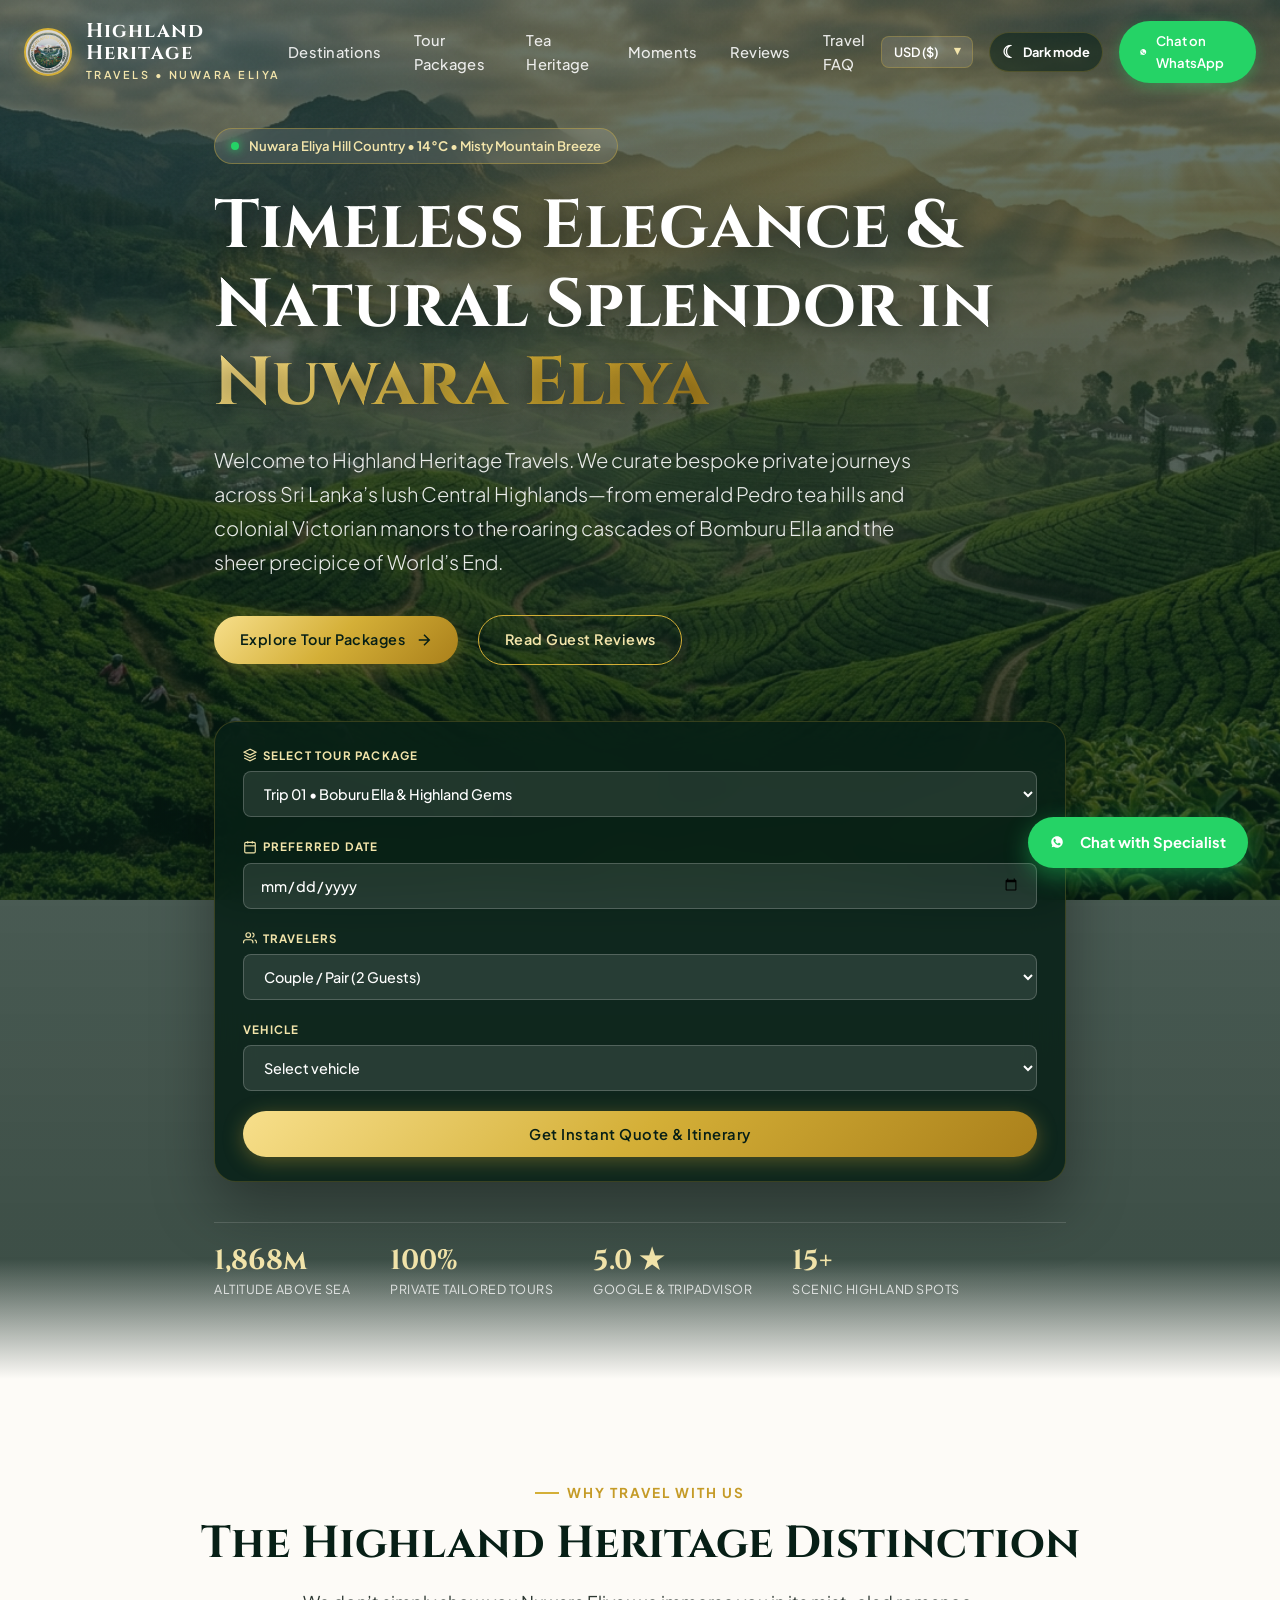
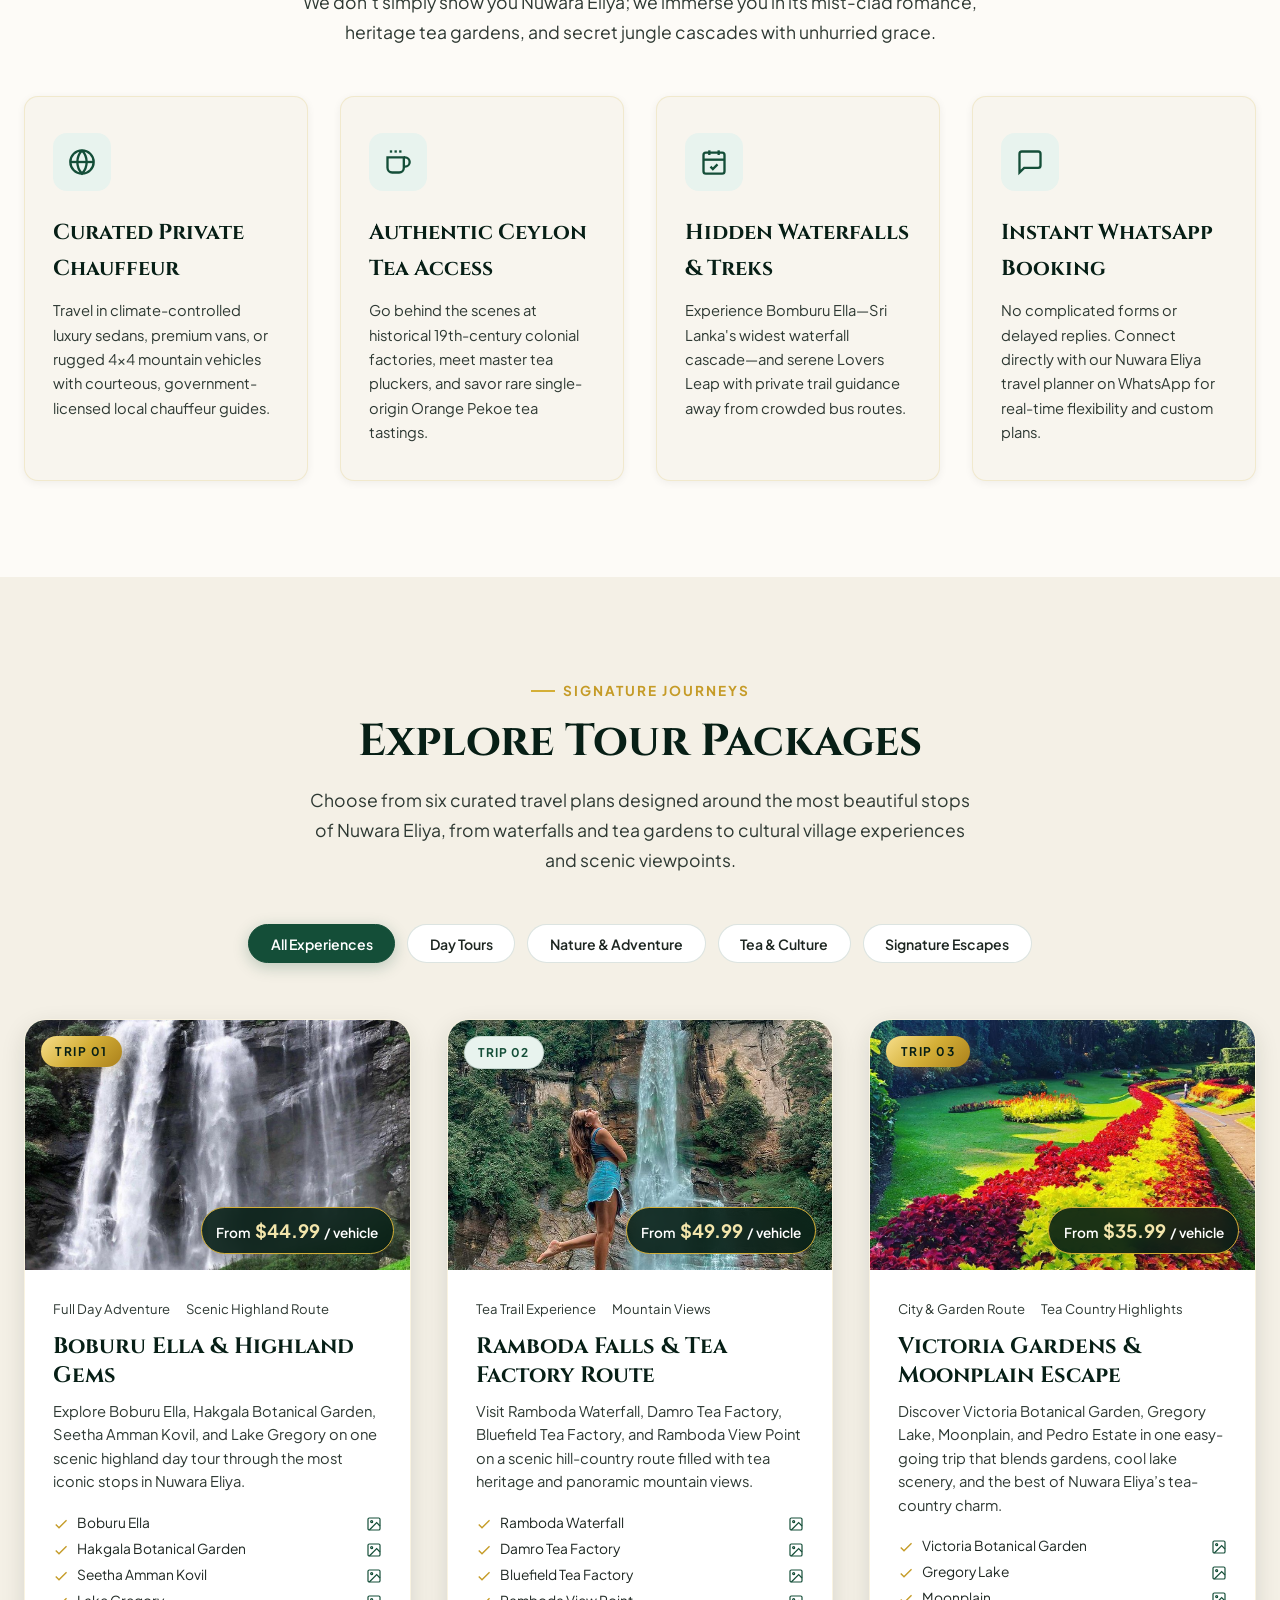
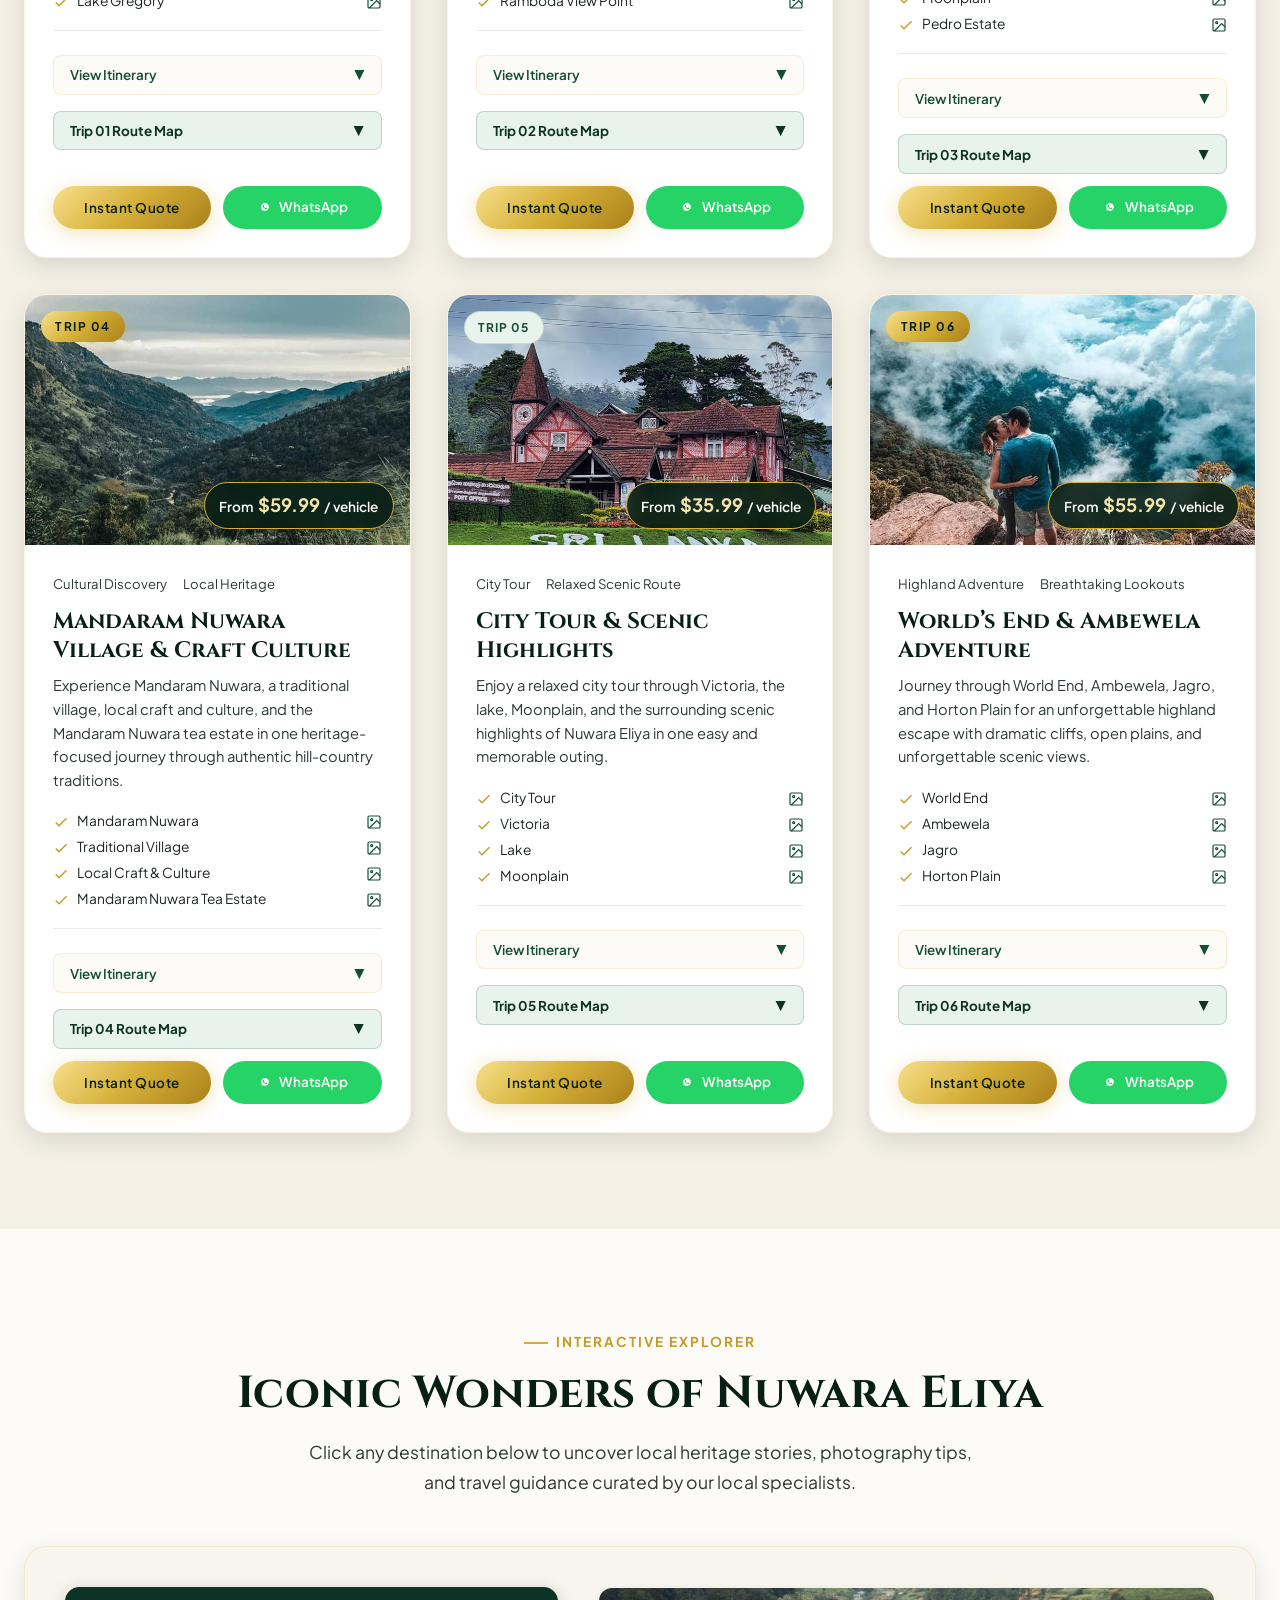
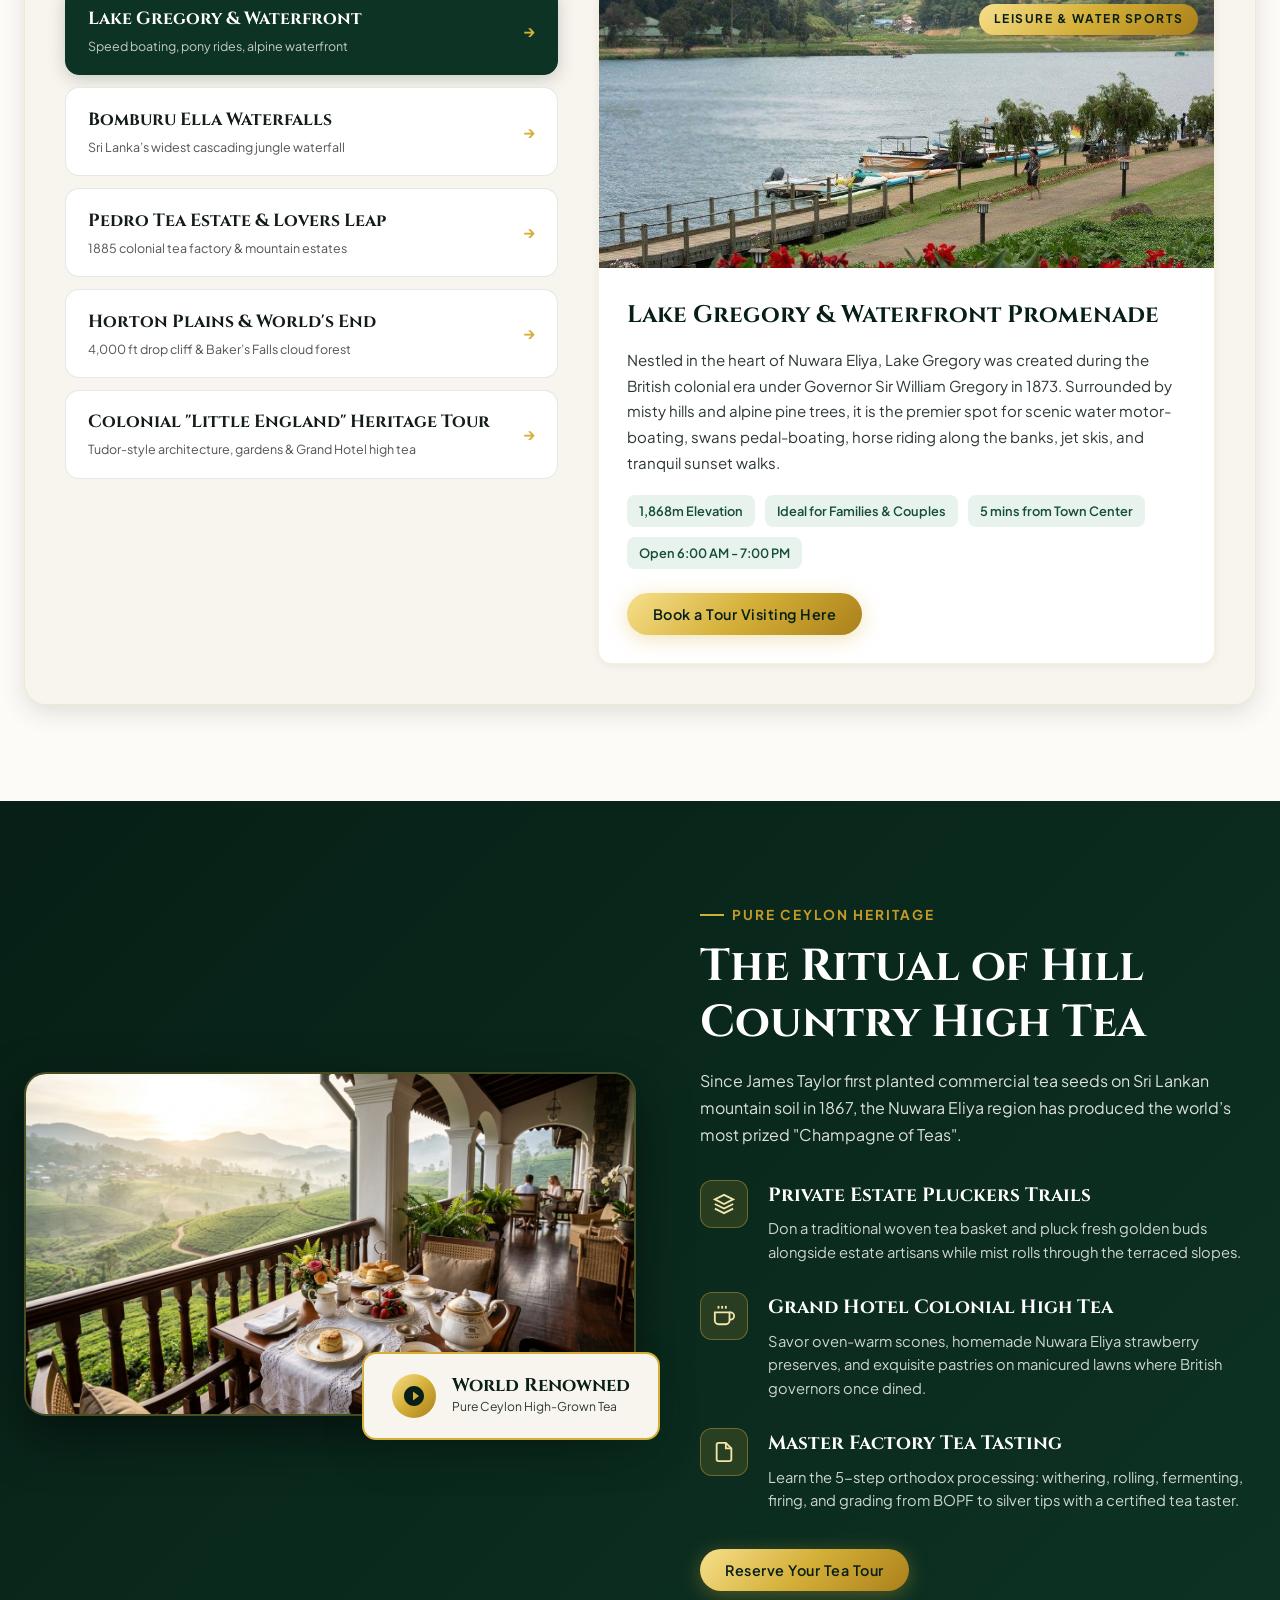
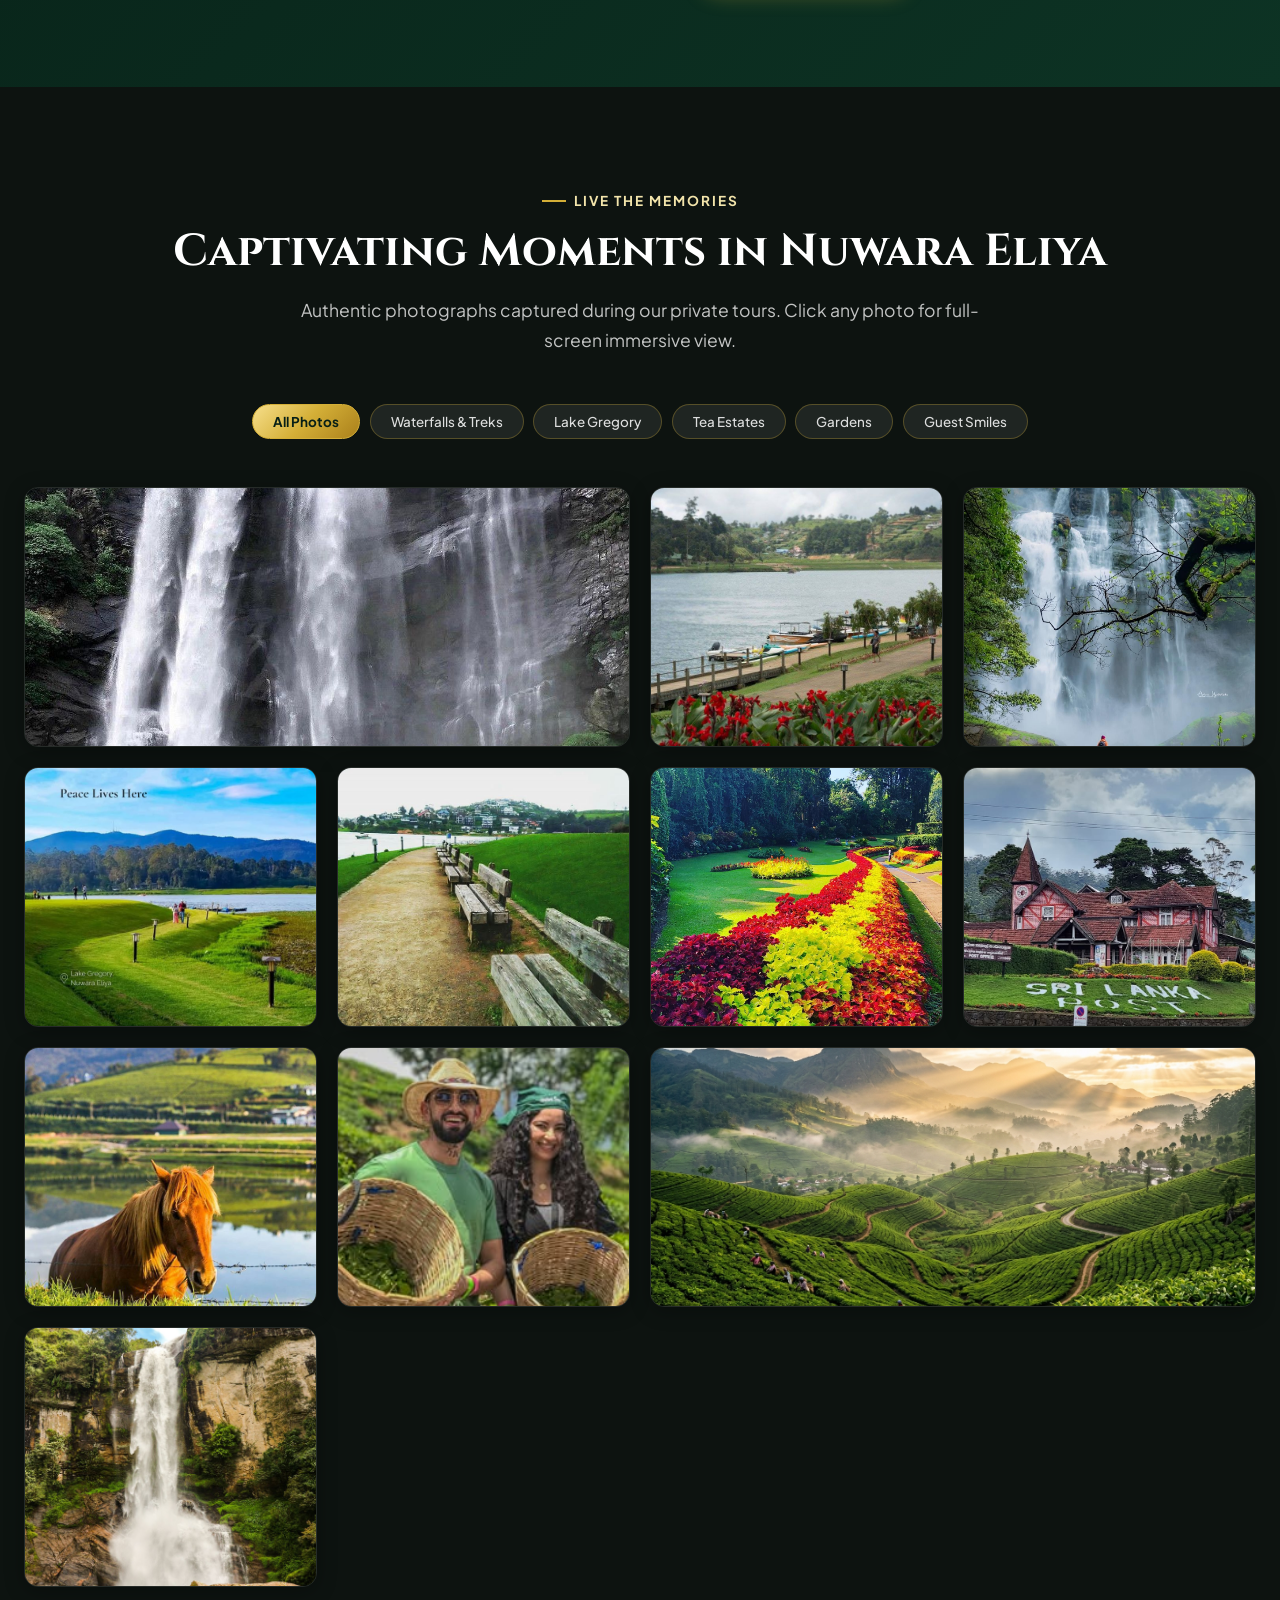
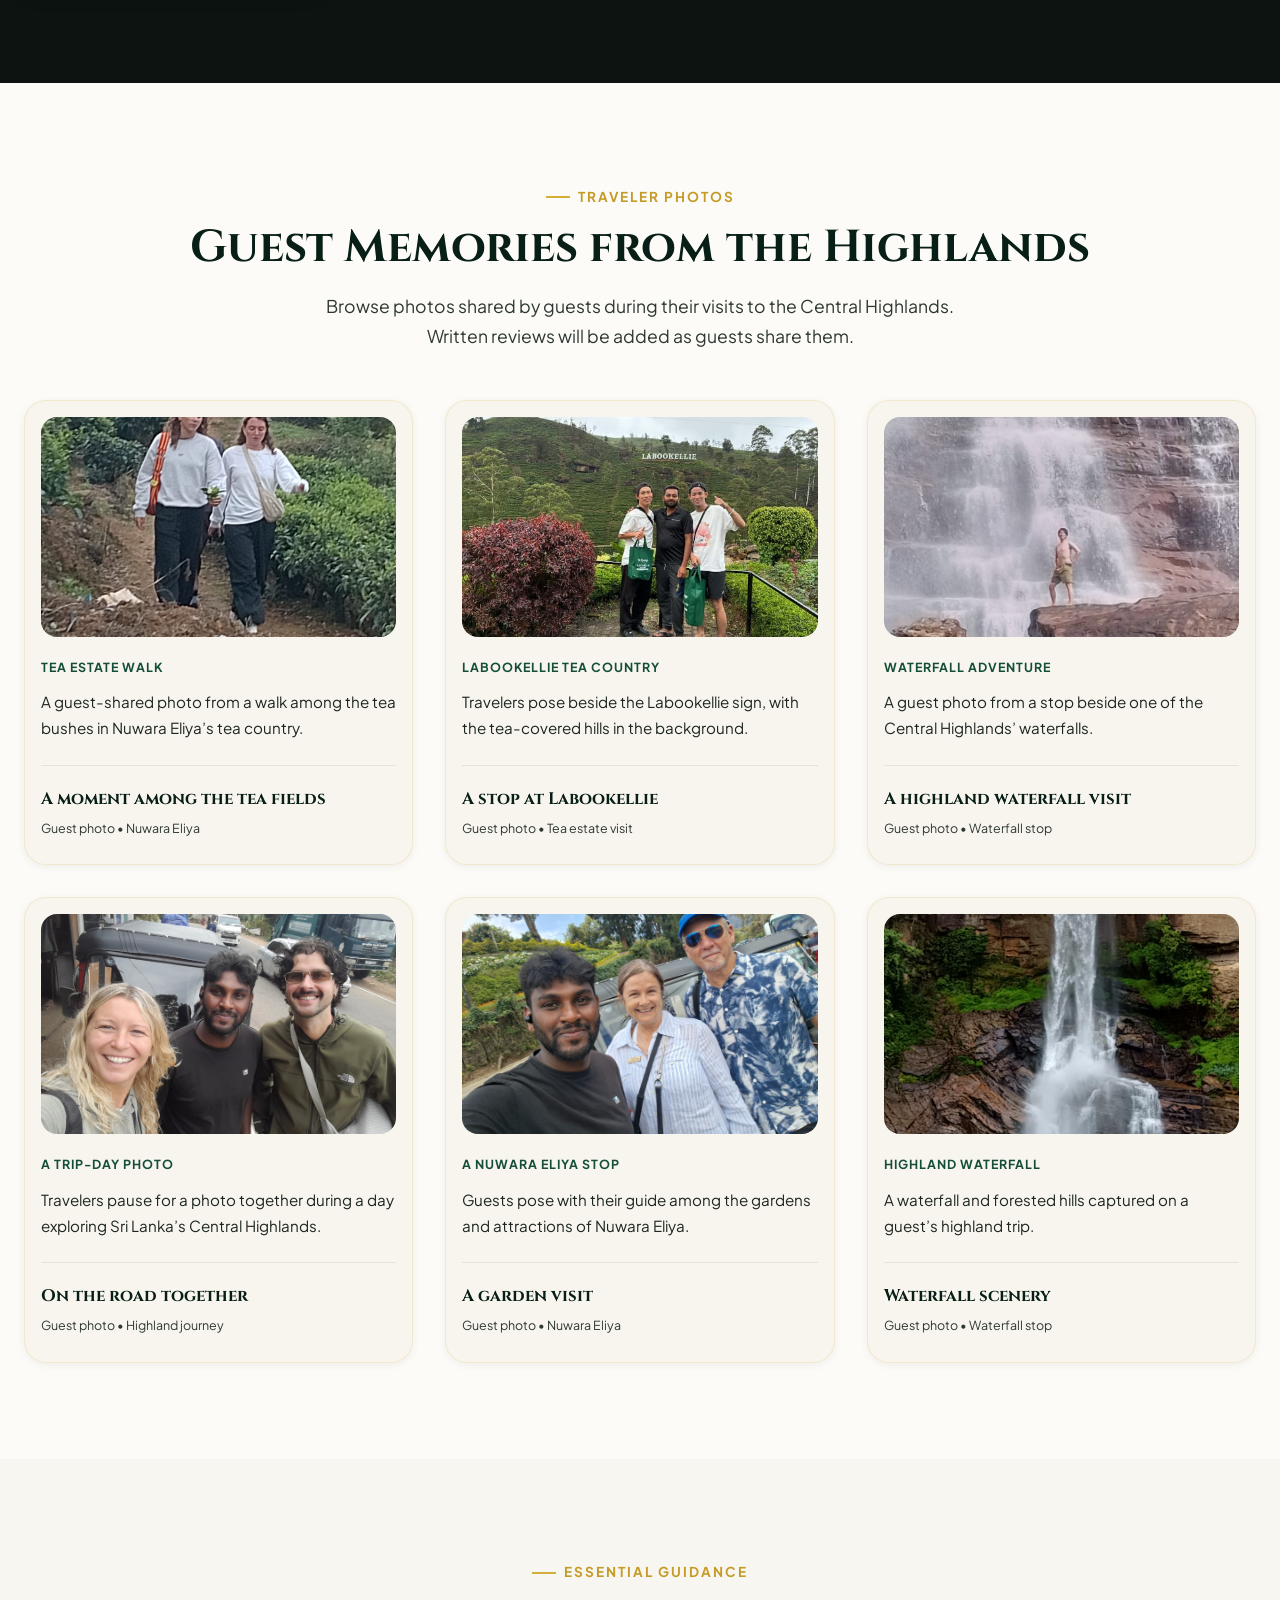
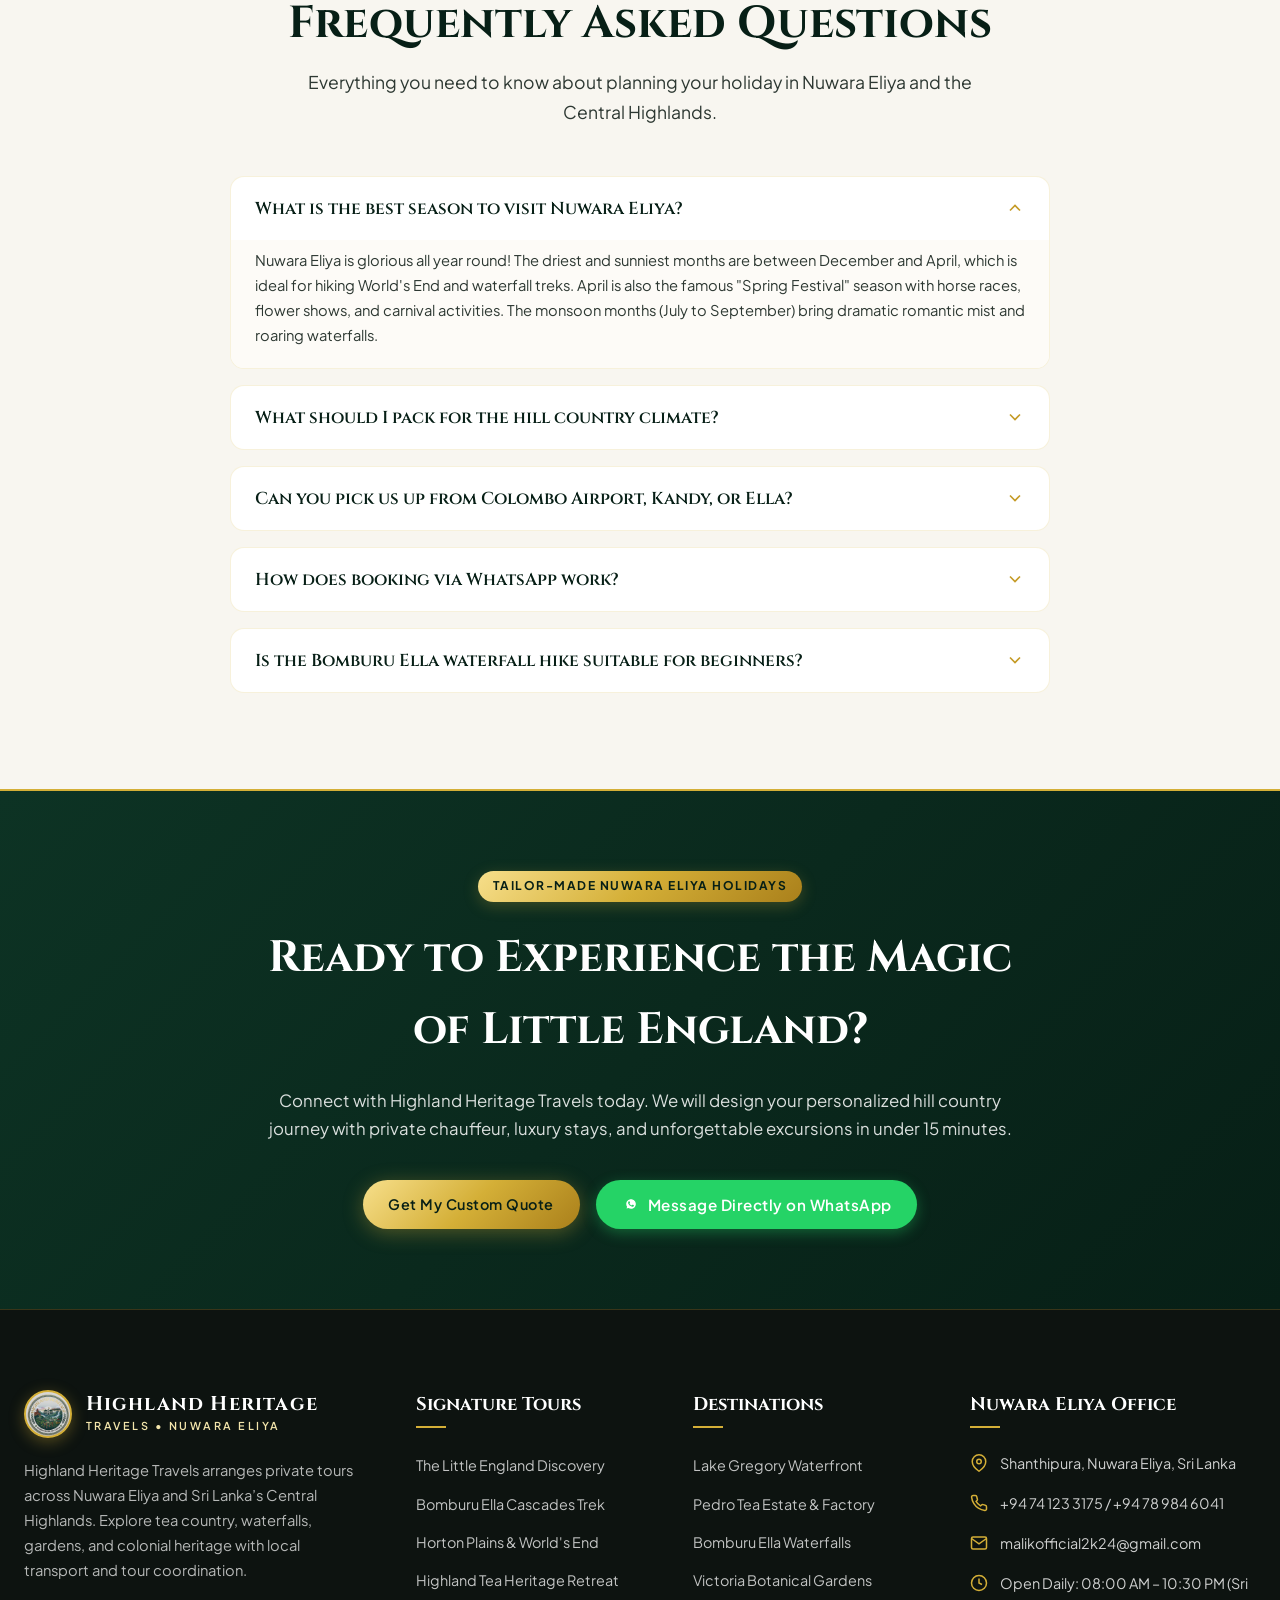
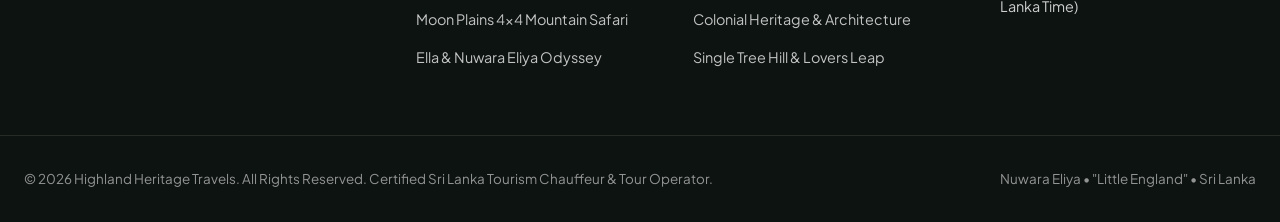
==== commit c28352d2: "Update map and files" ====
--- a/index.html
+++ b/index.html
@@ -9,9 +9,7 @@
   <!-- SEO Meta Tags -->
   <meta name="description"
     content="Experience the timeless magic of Nuwara Eliya with Highland Heritage Travels. Curated private tours, Pedro tea plantations, Lake Gregory, Bomburu Ella waterfall treks, and Horton Plains expeditions with certified local chauffeur guides.">
-  <meta name="keywords"
-    content="Nuwara Eliya tour, Highland Heritage Travels, Sri Lanka hill country tours, Bomburu Ella waterfalls, Lake Gregory boating, Pedro tea estate, Horton Plains Worlds End, luxury Sri Lanka chauffeur">
-  <meta name="author" content="Highland Heritage Travels">
+  <meta name="keywords"  <meta name="author" content="Highland Heritage Travels">
   <meta name="robots" content="index, follow">
 
   <!-- Open Graph / Social Media -->
@@ -66,8 +64,14 @@
           </select>
         </div>
 
+        <button class="theme-toggle" id="themeToggle" type="button" aria-label="Switch to dark mode"
+          aria-pressed="false">
+          <span class="theme-toggle-icon" aria-hidden="true">☾</span>
+          <span class="theme-toggle-label">Dark mode</span>
+        </button>
+
         <!-- WhatsApp Quick Action Button -->
-        <a href="https://wa.me/940741233175?text=Hello%20Highland%20Heritage%20Travels%2C%20I%20would%20like%20to%20inquire%20about%20tours%20in%20Nuwara%20Eliya."
+        <a href="https://wa.me/94741233175?text=Hello%20Highland%20Heritage%20Travels%2C%20I%20would%20like%20to%20inquire%20about%20tours%20in%20Nuwara%20Eliya."
           target="_blank" rel="noopener noreferrer" class="btn-whatsapp-header" id="btnNavWhatsApp">
           <svg width="18" height="18" viewBox="0 0 24 24" fill="currentColor">
             <path
@@ -111,9 +115,9 @@
               <path d="M5 12h14M12 5l7 7-7 7" />
             </svg>
           </a>
-          <button class="btn btn-outline-gold js-open-modal" data-tour="little-england" id="heroCustomQuoteBtn">
-            <span>Plan Custom Itinerary</span>
-          </button>
+          <a href="#reviews" class="btn btn-outline-gold" id="heroReviewsBtn">
+            <span>Read Guest Reviews</span>
+          </a>
         </div>
 
         <!-- Fast Booking Bar -->
@@ -132,7 +136,6 @@
               <option value="trip-04">Trip 04 • Mandaram Nuwara Village &amp; Culture</option>
               <option value="trip-05">Trip 05 • City Tour &amp; Scenic Highlights</option>
               <option value="trip-06">Trip 06 • World’s End &amp; Ambewela Adventure</option>
-              <option value="custom-tour">Custom Tour • Choose Your Places</option>
             </select>
           </div>
 
@@ -173,9 +176,9 @@
             <label class="booking-label" for="heroVehicleSelect">Vehicle</label>
             <select class="booking-select" id="heroVehicleSelect">
               <option value="" selected>Select vehicle</option>
-              <option value="three-wheeler">Three-wheeler (Tuk-tuk)</option>
-              <option value="car" disabled>Car (prices coming soon)</option>
-              <option value="van" disabled>Van (prices coming soon)</option>
+              <option value="three-wheeler">Three-wheeler (up to 2 people)</option>
+              <option value="car">Car (up to 3 people)</option>
+              <option value="van">Van (4+ people)</option>
             </select>
             <p class="booking-price-preview" id="heroVehiclePricePreview" aria-live="polite" hidden></p>
           </div>
@@ -315,7 +318,7 @@
 
           <article class="tour-card" data-category="day-tour adventure heritage">
             <div class="tour-image-wrap">
-              <img src="assets/images/trips/trip 1.jpeg" alt="Boburu Ella and Hakgala tour" class="tour-img"
+              <img src="assets/images/boburu ella/bomburu-ella-waterfall.jpg" alt="Boburu Ella and Hakgala tour" class="tour-img"
                 loading="lazy">
               <span class="badge-gold tour-badge-top">Trip 01</span>
               <div class="tour-price-tag">
@@ -396,7 +399,7 @@
 
           <article class="tour-card" data-category="day-tour adventure heritage">
             <div class="tour-image-wrap">
-              <img src="assets/images/trips/trip 2.jpeg" alt="Ramboda waterfall and tea factory tour" class="tour-img"
+              <img src="assets/images/Ramboda/06cf642f38e6a293aef125c57886ed7e.jpg" alt="Ramboda waterfall and tea factory tour" class="tour-img"
                 loading="lazy">
               <span class="badge-emerald tour-badge-top">Trip 02</span>
               <div class="tour-price-tag">
@@ -453,7 +456,7 @@
 
           <article class="tour-card" data-category="day-tour heritage adventure">
             <div class="tour-image-wrap">
-              <img src="assets/images/trips/trip 3.jpeg" alt="Victoria botanical garden and moonplain tour"
+              <img src="assets/images/victoria park/v4.jpg" alt="Victoria botanical garden and moonplain tour"
                 class="tour-img" loading="lazy">
               <span class="badge-gold tour-badge-top">Trip 03</span>
               <div class="tour-price-tag">
@@ -509,7 +512,7 @@
 
           <article class="tour-card" data-category="day-tour heritage">
             <div class="tour-image-wrap">
-              <img src="assets/images/trips/trip 4.jpeg" alt="Mandaram Nuwara village and tea estate" class="tour-img"
+              <img src="assets/images/mandaram nuwara/m02.jpg" alt="Mandaram Nuwara village and tea estate" class="tour-img"
                 loading="lazy">
               <span class="badge-gold tour-badge-top">Trip 04</span>
               <div class="tour-price-tag">
@@ -567,7 +570,7 @@
 
           <article class="tour-card" data-category="day-tour adventure heritage">
             <div class="tour-image-wrap">
-              <img src="assets/images/trips/trip 5.jpeg" alt="City tour and moonplain route" class="tour-img"
+              <img src="assets/images/nuwara eliya/002.jpg" alt="City tour and moonplain route" class="tour-img"
                 loading="lazy">
               <span class="badge-emerald tour-badge-top">Trip 05</span>
               <div class="tour-price-tag">
@@ -624,7 +627,7 @@
 
           <article class="tour-card" data-category="adventure day-tour heritage">
             <div class="tour-image-wrap">
-              <img src="assets/images/trips/trip 6.jpeg" alt="World End and Ambewela tour" class="tour-img"
+              <img src="assets/images/world end/w1.jpg" alt="World End and Ambewela tour" class="tour-img"
                 loading="lazy">
               <span class="badge-gold tour-badge-top">Trip 06</span>
               <div class="tour-price-tag">
@@ -873,6 +876,7 @@
           <button class="gallery-filter-btn" data-gallery-filter="waterfall">Waterfalls &amp; Treks</button>
           <button class="gallery-filter-btn" data-gallery-filter="lake">Lake Gregory</button>
           <button class="gallery-filter-btn" data-gallery-filter="tea">Tea Estates</button>
+          <button class="gallery-filter-btn" data-gallery-filter="gardens">Gardens</button>
           <button class="gallery-filter-btn" data-gallery-filter="travelers">Guest Smiles</button>
         </div>
 
@@ -907,16 +911,6 @@
             </div>
           </div>
 
-          <!-- Item 4 -->
-          <div class="gallery-item" data-gallery-category="tea">
-            <img src="assets/images/lake gregory/tea-estate-hills.jpg" alt="Emerald Ceylon Tea Hills"
-              class="gallery-img" loading="lazy">
-            <div class="gallery-overlay">
-              <h4 class="gallery-item-title">Endless Emerald Carpets</h4>
-              <span class="gallery-item-location">Pedro Tea Plantation</span>
-            </div>
-          </div>
-
           <!-- Item 5 -->
           <div class="gallery-item" data-gallery-category="lake">
             <img src="assets/images/lake gregory/lake-gregory-boats.jpg" alt="Boating at Lake Gregory"
@@ -929,7 +923,7 @@
 
           <!-- Item 6 -->
           <div class="gallery-item" data-gallery-category="travelers">
-            <img src="assets/images/lake gregory/lake-gregory-bench.jpg" alt="Lake Gregory promenade"
+            <img src="assets/images/lake gregory/bench.jpg" alt="Lake Gregory promenade"
               class="gallery-img" loading="lazy">
             <div class="gallery-overlay">
               <h4 class="gallery-item-title">Lake Gregory Promenade</h4>
@@ -937,9 +931,19 @@
             </div>
           </div>
 
+          <!-- Victoria Park -->
+          <div class="gallery-item" data-gallery-category="gardens">
+            <img src="assets/images/victoria park/v4.jpg" alt="Colorful flower beds at Victoria Park"
+              class="gallery-img" loading="lazy">
+            <div class="gallery-overlay">
+              <h4 class="gallery-item-title">Victoria Park Flower Gardens</h4>
+              <span class="gallery-item-location">Nuwara Eliya</span>
+            </div>
+          </div>
+
           <!-- Item 7 -->
           <div class="gallery-item" data-gallery-category="travelers">
-            <img src="assets/images/lake gregory/nuwara-eliya-town.jpg" alt="Town view in Nuwara Eliya"
+            <img src="assets/images/nuwara eliya/002.jpg" alt="Historic red post office in Nuwara Eliya"
               class="gallery-img" loading="lazy">
             <div class="gallery-overlay">
               <h4 class="gallery-item-title">Town &amp; High Country Charm</h4>
@@ -957,6 +961,16 @@
             </div>
           </div>
 
+          <!-- Tea-picking visitors -->
+          <div class="gallery-item" data-gallery-category="travelers">
+            <img src="assets/images/pedro estate/p6.jpg" alt="Visitors picking tea leaves at Pedro Tea Estate"
+              class="gallery-img" loading="lazy">
+            <div class="gallery-overlay">
+              <h4 class="gallery-item-title">Tea Picking Together</h4>
+              <span class="gallery-item-location">Pedro Tea Estate</span>
+            </div>
+          </div>
+
           <!-- Item 9 -->
           <div class="gallery-item span-2" data-gallery-category="tea">
             <img src="assets/images/hero-nuwara-eliya.jpg" alt="Nuwara Eliya Sunrise Panorama" class="gallery-img"
@@ -969,7 +983,7 @@
 
           <!-- Item 10 -->
           <div class="gallery-item" data-gallery-category="waterfall">
-            <img src="assets/images/lake gregory/lovers-leap-falls.jpg" alt="Lovers Leap waterfall" class="gallery-img"
+            <img src="assets/images/Ramboda/r3.jpg" alt="Waterfall in Sri Lanka’s central highlands" class="gallery-img"
               loading="lazy">
             <div class="gallery-overlay">
               <h4 class="gallery-item-title">Lovers Leap Romantic Falls</h4>
@@ -998,58 +1012,104 @@
     <section class="section-reviews" id="reviews">
       <div class="container">
         <div class="text-center">
-          <span class="section-tag">Traveler Stories</span>
-          <h2 class="section-title">Enduring Memories from Our Guests</h2>
+          <span class="section-tag">Traveler Photos</span>
+          <h2 class="section-title">Guest Memories from the Highlands</h2>
           <p class="section-subtitle">
-            Read real feedback from international travelers who experienced Nuwara Eliya with Highland Heritage Travels.
+            Browse photos shared by guests during their visits to the Central Highlands. Written reviews will be added
+            as guests share them.
           </p>
         </div>
 
         <div class="reviews-grid">
           <div class="review-card">
-            <div class="review-stars">★★★★★</div>
+            <img class="review-photo" src="assets/images/review/WhatsApp%20Image%202026-10-03%20at%2010.42.15%20AM.jpeg"
+              alt="Travelers walking together through a lush tea estate" loading="lazy">
+            <span class="review-theme">Tea estate walk</span>
             <p class="review-text">
-              "The trek to Bomburu Ella was the absolute highlight of our 2-week trip in Sri Lanka! Our chauffeur guide
-              was knowledgeable, courteous, and took us along secret scenic pathways where other tour buses didn't go.
-              The Lake Gregory boating and Pedro tea factory were seamlessly arranged."
+              A guest-shared photo from a walk among the tea bushes in Nuwara Eliya’s tea country.
             </p>
             <div class="reviewer-meta">
-              <div class="reviewer-avatar">EH</div>
               <div>
-                <h4 class="reviewer-name">Edward &amp; Helen Davies</h4>
-                <span class="reviewer-origin">London, United Kingdom • Classic Day Tour</span>
+                <h4 class="reviewer-name">A moment among the tea fields</h4>
+                <span class="reviewer-origin">Guest photo • Nuwara Eliya</span>
               </div>
             </div>
           </div>
 
           <div class="review-card">
-            <div class="review-stars">★★★★★</div>
+            <img class="review-photo" src="assets/images/review/WhatsApp%20Image%202026-10-03%20at%2012.20.02%20PM.jpeg"
+              alt="Travelers posing together beside the Labookellie tea estate sign" loading="lazy">
+            <span class="review-theme">Labookellie tea country</span>
             <p class="review-text">
-              "Booking through WhatsApp was effortless. We asked for a custom itinerary with Horton Plains sunrise and
-              high tea at the Grand Hotel. Everything was synchronized down to the minute. The vehicle was spotless and
-              spacious for our family of four. Highest recommendation!"
+              Travelers pose beside the Labookellie sign, with the tea-covered hills in the background.
             </p>
             <div class="reviewer-meta">
-              <div class="reviewer-avatar">SM</div>
               <div>
-                <h4 class="reviewer-name">Sophie Müller</h4>
-                <span class="reviewer-origin">Munich, Germany • 2D/1N Tea Retreat</span>
+                <h4 class="reviewer-name">A stop at Labookellie</h4>
+                <span class="reviewer-origin">Guest photo • Tea estate visit</span>
               </div>
             </div>
           </div>
 
           <div class="review-card">
-            <div class="review-stars">★★★★★</div>
+            <img class="review-photo" src="assets/images/review/WhatsApp%20Image%202026-10-03%20at%2012.22.46%20PM.jpeg"
+              alt="Travelers sharing a photo beside a highland waterfall" loading="lazy">
+            <span class="review-theme">Waterfall adventure</span>
             <p class="review-text">
-              "The 3D/2N Nuwara Eliya to Ella tour was sensational. From waking up in the crisp mountain air to riding
-              the legendary blue train through misty pine forests, Highland Heritage Travels looked after us like VIPs.
-              Unbeatable value and heartfelt hospitality."
+              A guest photo from a stop beside one of the Central Highlands’ waterfalls.
             </p>
             <div class="reviewer-meta">
-              <div class="reviewer-avatar">AR</div>
               <div>
-                <h4 class="reviewer-name">Anand &amp; Priya Rao</h4>
-                <span class="reviewer-origin">Bangalore, India • Ella &amp; Nuwara Eliya Odyssey</span>
+                <h4 class="reviewer-name">A highland waterfall visit</h4>
+                <span class="reviewer-origin">Guest photo • Waterfall stop</span>
+              </div>
+            </div>
+          </div>
+
+          <div class="review-card">
+            <img class="review-photo"
+              src="assets/images/reviews/WhatsApp%20Image%202026-10-21%20at%2011.05.43%20PM.jpeg"
+              alt="Travelers smiling together beside a tuk-tuk" loading="lazy">
+            <span class="review-theme">A trip-day photo</span>
+            <p class="review-text">
+              Travelers pause for a photo together during a day exploring Sri Lanka’s Central Highlands.
+            </p>
+            <div class="reviewer-meta">
+              <div>
+                <h4 class="reviewer-name">On the road together</h4>
+                <span class="reviewer-origin">Guest photo • Highland journey</span>
+              </div>
+            </div>
+          </div>
+
+          <div class="review-card">
+            <img class="review-photo"
+              src="assets/images/reviews/WhatsApp%20Image%202026-10-21%20at%2011.05.42%20PM.jpeg"
+              alt="Guests posing with their local guide in a Nuwara Eliya garden" loading="lazy">
+            <span class="review-theme">A Nuwara Eliya stop</span>
+            <p class="review-text">
+              Guests pose with their guide among the gardens and attractions of Nuwara Eliya.
+            </p>
+            <div class="reviewer-meta">
+              <div>
+                <h4 class="reviewer-name">A garden visit</h4>
+                <span class="reviewer-origin">Guest photo • Nuwara Eliya</span>
+              </div>
+            </div>
+          </div>
+
+          <div class="review-card">
+            <img class="review-photo"
+              src="assets/images/reviews/WhatsApp%20Image%202026-10-21%20at%2011.01.29%20PM.jpeg"
+              alt="Waterfall surrounded by green forest in the highlands" loading="lazy">
+            <span class="review-theme">Highland waterfall</span>
+            <p class="review-text">
+              A waterfall and forested hills captured on a guest’s highland trip.
+            </p>
+            <div class="reviewer-meta">
+              <div>
+                <h4 class="reviewer-name">Waterfall scenery</h4>
+                <span class="reviewer-origin">Guest photo • Waterfall stop</span>
               </div>
             </div>
           </div>
@@ -1175,7 +1235,7 @@
           <button class="btn btn-gold js-open-modal" data-tour="little-england">
             <span>Get My Custom Quote</span>
           </button>
-          <a href="https://wa.me/940741233175?text=Hello%20Highland%20Heritage%20Travels%2C%20I%20would%20like%20to%20plan%20a%20private%20tour%20in%20Nuwara%20Eliya."
+          <a href="https://wa.me/94741233175?text=Hello%20Highland%20Heritage%20Travels%2C%20I%20would%20like%20to%20plan%20a%20private%20tour%20in%20Nuwara%20Eliya."
             target="_blank" rel="noopener noreferrer" class="btn btn-whatsapp-header"
             style="font-size: 0.95rem; padding: 0.75rem 1.6rem;">
             <svg width="20" height="20" viewBox="0 0 24 24" fill="currentColor">
@@ -1224,18 +1284,8 @@
                 <option value="trip-04">Trip 04 • Mandaram Nuwara Village &amp; Culture</option>
                 <option value="trip-05">Trip 05 • City Tour &amp; Scenic Highlights</option>
                 <option value="trip-06">Trip 06 • World’s End &amp; Ambewela Adventure</option>
-                <option value="custom-tour">Custom Tour • Choose Your Places</option>
               </select>
             </div>
-
-            <fieldset class="form-group form-full custom-tour-picker" id="customTourPicker" hidden>
-              <legend>Choose your stops</legend>
-              <p class="custom-tour-pricing-note">Round trip starts and ends in Nuwara Eliya town. Visit places in the
-                order you select them. First 10 km: Rs. 3,000; each started km after that: Rs. 100.</p>
-              <div class="custom-tour-place-list" id="customTourPlaceList"></div>
-              <p class="custom-tour-route-status" id="customTourRouteStatus" role="status" aria-live="polite">Select at
-                least one place to calculate your route.</p>
-            </fieldset>
 
             <div class="form-group">
               <label for="modalDateInput">Planned Travel Date</label>
@@ -1257,10 +1307,9 @@
             <div class="form-group form-full">
               <label for="modalVehicleSelect">Vehicle Preference</label>
               <select id="modalVehicleSelect" class="form-control">
-                <option value="three-wheeler" selected>Three-wheeler (Tuk-tuk, up to 3 passengers)</option>
-                <option value="sedan" disabled>Luxury Air-Conditioned Sedan (prices coming soon)</option>
-                <option value="van" disabled>Spacious KDH / HiAce Commuter Van (prices coming soon)</option>
-                <option value="jeep" disabled>Custom Open-Top Mountain 4x4 Jeep (prices coming soon)</option>
+                <option value="three-wheeler" selected>Three-wheeler (up to 2 people)</option>
+                <option value="car">Car (up to 3 people)</option>
+                <option value="van">Van (4+ people)</option>
               </select>
             </div>
 
@@ -1319,7 +1368,7 @@
   </div>
 
   <!-- Floating Sticky WhatsApp Button -->
-  <a href="https://wa.me/940741233175?text=Hello%20Highland%20Heritage%20Travels%2C%20I%20would%20like%20to%20book%20a%20tour%20in%20Nuwara%20Eliya."
+  <a href="https://wa.me/94741233175?text=Hello%20Highland%20Heritage%20Travels%2C%20I%20would%20like%20to%20book%20a%20tour%20in%20Nuwara%20Eliya."
     target="_blank" rel="noopener noreferrer" class="floating-whatsapp" id="floatingWhatsAppBtn"
     aria-label="Chat on WhatsApp">
     <svg width="24" height="24" viewBox="0 0 24 24" fill="currentColor">
@@ -1382,28 +1431,28 @@
               <path d="M21 10c0 7-9 13-9 13s-9-6-9-13a9 9 0 0 1 18 0z" />
               <circle cx="12" cy="10" r="3" />
             </svg>
-            <span>Grand Hotel Road, Nuwara Eliya 22200, Central Province, Sri Lanka</span>
+            <span>Shanthipura, Nuwara Eliya, Sri Lanka</span>
           </div>
           <div class="contact-info-item">
             <svg viewBox="0 0 24 24" fill="none" stroke="currentColor" stroke-width="2">
               <path
                 d="M22 16.92v3a2 2 0 0 1-2.18 2 19.79 19.79 0 0 1-8.63-3.07 19.5 19.5 0 0 1-6-6 19.79 19.79 0 0 1-3.07-8.67A2 2 0 0 1 4.11 2h3a2 2 0 0 1 2 1.72 12.84 12.84 0 0 0 .7 2.81 2 2 0 0 1-.45 2.11L8.09 9.91a16 16 0 0 0 6 6l1.27-1.27a2 2 0 0 1 2.11-.45 12.84 12.84 0 0 0 2.81.7A2 2 0 0 1 22 16.92z" />
             </svg>
-            <span>+94 77 123 4567 / +94 52 222 3456</span>
+            <span><a href="tel:+94741233175">+94 74 123 3175</a> / <a href="tel:+94789846041">+94 78 984 6041</a></span>
           </div>
           <div class="contact-info-item">
             <svg viewBox="0 0 24 24" fill="none" stroke="currentColor" stroke-width="2">
               <path d="M4 4h16c1.1 0 2 .9 2 2v12c0 1.1-.9 2-2 2H4c-1.1 0-2-.9-2-2V6c0-1.1.9-2 2-2z" />
               <polyline points="22,6 12,13 2,6" />
             </svg>
-            <span>reservations@highlandheritagetravels.com</span>
+            <span><a href="mailto:malikofficial2k24@gmail.com">malikofficial2k24@gmail.com</a></span>
           </div>
           <div class="contact-info-item">
             <svg viewBox="0 0 24 24" fill="none" stroke="currentColor" stroke-width="2">
               <circle cx="12" cy="12" r="10" />
               <polyline points="12 6 12 12 16 14" />
             </svg>
-            <span>Open Daily: 06:30 AM – 09:30 PM (Sri Lanka Time)</span>
+            <span>Open Daily: 08:00 AM – 10:30 PM (Sri Lanka Time)</span>
           </div>
         </div>
       </div>
--- a/css/styles.css
+++ b/css/styles.css
@@ -58,6 +58,25 @@
   --radius-pill: 9999px;
 }
 
+:root[data-theme="dark"] {
+  color-scheme: dark;
+  --primary-mist: #20372b;
+  --primary-emerald: #62a982;
+  --primary-light: #78bd98;
+  --gold-warm: #e2c45f;
+  --slate-800: #e2e9e4;
+  --slate-700: #ccd7cf;
+  --slate-600: #aebdb3;
+  --slate-300: #75877b;
+  --slate-100: #29372e;
+  --cream-white: #111a15;
+  --cream-card: #1a261f;
+  --card-border: rgba(212, 175, 55, 0.24);
+  --glass-bg: rgba(10, 24, 17, 0.94);
+  --glass-border: rgba(212, 175, 55, 0.25);
+  --glass-card: rgba(26, 38, 31, 0.97);
+}
+
 /* Base Reset & Typography */
 *,
 *::before,
@@ -174,6 +193,16 @@
   color: var(--primary-deep);
   line-height: 1.25;
   margin-bottom: 1rem;
+}
+
+:root[data-theme="dark"] .section-title,
+:root[data-theme="dark"] .highlight-title,
+:root[data-theme="dark"] .reviewer-name,
+:root[data-theme="dark"] .faq-question,
+:root[data-theme="dark"] .tour-name,
+:root[data-theme="dark"] .dest-preview-title,
+:root[data-theme="dark"] .dest-tab-title {
+  color: #e2e9e4;
 }
 
 .section-subtitle {
@@ -338,6 +367,39 @@
 .currency-select option {
   background: var(--primary-forest);
   color: #ffffff;
+}
+
+.theme-toggle {
+  display: inline-flex;
+  align-items: center;
+  justify-content: center;
+  gap: 0.4rem;
+  min-height: 40px;
+  padding: 0.5rem 0.75rem;
+  border: 1px solid var(--glass-border);
+  border-radius: var(--radius-pill);
+  background: rgba(7, 31, 22, 0.55);
+  color: #ffffff;
+  font-size: 0.8rem;
+  font-weight: 700;
+  white-space: nowrap;
+  cursor: pointer;
+  transition: var(--transition-fast);
+}
+
+.theme-toggle:hover {
+  border-color: var(--gold-primary);
+  color: var(--gold-light);
+}
+
+.theme-toggle:focus-visible {
+  outline: 2px solid var(--gold-primary);
+  outline-offset: 3px;
+}
+
+.theme-toggle-icon {
+  font-size: 1.05rem;
+  line-height: 1;
 }
 
 .currency-select-wrapper::after {
@@ -711,6 +773,14 @@
   position: relative;
 }
 
+:root[data-theme="dark"] .section-tours {
+  background: #151f19;
+}
+
+:root[data-theme="dark"] .section-faq {
+  background: #151f19;
+}
+
 .tour-filter-bar {
   display: flex;
   align-items: center;
@@ -732,6 +802,25 @@
   transition: var(--transition-fast);
 }
 
+:root[data-theme="dark"] .filter-btn,
+:root[data-theme="dark"] .tour-card,
+:root[data-theme="dark"] .faq-item,
+:root[data-theme="dark"] .booking-modal-card {
+  background: var(--cream-card);
+  color: var(--slate-800);
+}
+
+:root[data-theme="dark"] .tour-card .tour-name,
+:root[data-theme="dark"] .faq-item .faq-question {
+  color: #e2e9e4;
+}
+
+:root[data-theme="dark"] .filter-btn:hover,
+:root[data-theme="dark"] .filter-btn.active {
+  background: var(--primary-emerald);
+  color: #071f16;
+}
+
 .filter-btn:hover,
 .filter-btn.active {
   background: var(--primary-emerald);
@@ -772,9 +861,7 @@
 .tour-img {
   width: 100%;
   height: 100%;
-  object-fit: contain;
-  background: #f3f0e8;
-  padding: 0.35rem;
+  object-fit: cover;
   transition: transform 0.6s cubic-bezier(0.25, 1, 0.5, 1);
 }
 
@@ -1739,12 +1826,13 @@
   background: var(--cream-card);
   border: 1px solid var(--card-border);
   border-radius: var(--radius-lg);
-  padding: 2.25rem 2rem;
+  padding: 1rem 1rem 1.5rem;
   box-shadow: var(--shadow-sm);
   display: flex;
   flex-direction: column;
   position: relative;
   transition: var(--transition-smooth);
+  overflow: hidden;
 }
 
 .review-card:hover {
@@ -1753,15 +1841,24 @@
   border-color: var(--gold-primary);
 }
 
-.review-stars {
-  color: #f59e0b;
-  font-size: 1.1rem;
+.review-photo {
+  width: 100%;
+  height: 220px;
+  object-fit: cover;
+  border-radius: calc(var(--radius-lg) - 6px);
   margin-bottom: 1.25rem;
-  letter-spacing: 2px;
+}
+
+.review-theme {
+  color: var(--primary-emerald);
+  font-size: 0.78rem;
+  font-weight: 700;
+  letter-spacing: 0.08em;
+  text-transform: uppercase;
+  margin-bottom: 0.75rem;
 }
 
 .review-text {
-  font-style: italic;
   color: var(--slate-700);
   font-size: 0.95rem;
   line-height: 1.7;
@@ -1988,64 +2085,6 @@
   grid-column: span 2;
 }
 
-.custom-tour-picker[hidden] {
-  display: none;
-}
-
-.custom-tour-picker {
-  min-width: 0;
-  padding: 1rem;
-  border: 1px solid var(--card-border);
-  border-radius: var(--radius-sm);
-}
-
-.custom-tour-picker legend {
-  padding: 0 0.35rem;
-  color: var(--primary-deep);
-  font-size: 0.82rem;
-  font-weight: 700;
-  text-transform: uppercase;
-}
-
-.custom-tour-pricing-note,
-.custom-tour-route-status {
-  margin: 0;
-  color: var(--slate-600);
-  font-size: 0.78rem;
-  line-height: 1.5;
-}
-
-.custom-tour-place-list {
-  display: grid;
-  grid-template-columns: repeat(auto-fit, minmax(190px, 1fr));
-  gap: 0.45rem;
-  max-height: 210px;
-  overflow-y: auto;
-  margin: 0.25rem 0;
-  padding: 0.2rem;
-}
-
-.custom-tour-place-option {
-  display: flex;
-  align-items: flex-start;
-  gap: 0.5rem;
-  min-width: 0;
-  padding: 0.55rem;
-  border: 1px solid #d8dfdb;
-  border-radius: var(--radius-sm);
-  background: #ffffff;
-  color: var(--slate-800);
-  font-size: 0.78rem;
-  line-height: 1.35;
-  cursor: pointer;
-}
-
-.custom-tour-place-option input {
-  flex: 0 0 auto;
-  margin-top: 0.1rem;
-  accent-color: var(--primary-emerald);
-}
-
 .form-group {
   display: flex;
   flex-direction: column;
@@ -2069,6 +2108,18 @@
   background: #fdfdfd;
   transition: var(--transition-fast);
   width: 100%;
+}
+
+:root[data-theme="dark"] .form-control,
+:root[data-theme="dark"] .currency-select {
+  background-color: #202d25;
+  color: var(--slate-900);
+  border-color: #46574b;
+}
+
+:root[data-theme="dark"] .currency-select option {
+  background: #202d25;
+  color: var(--slate-900);
 }
 
 .form-control:focus {
